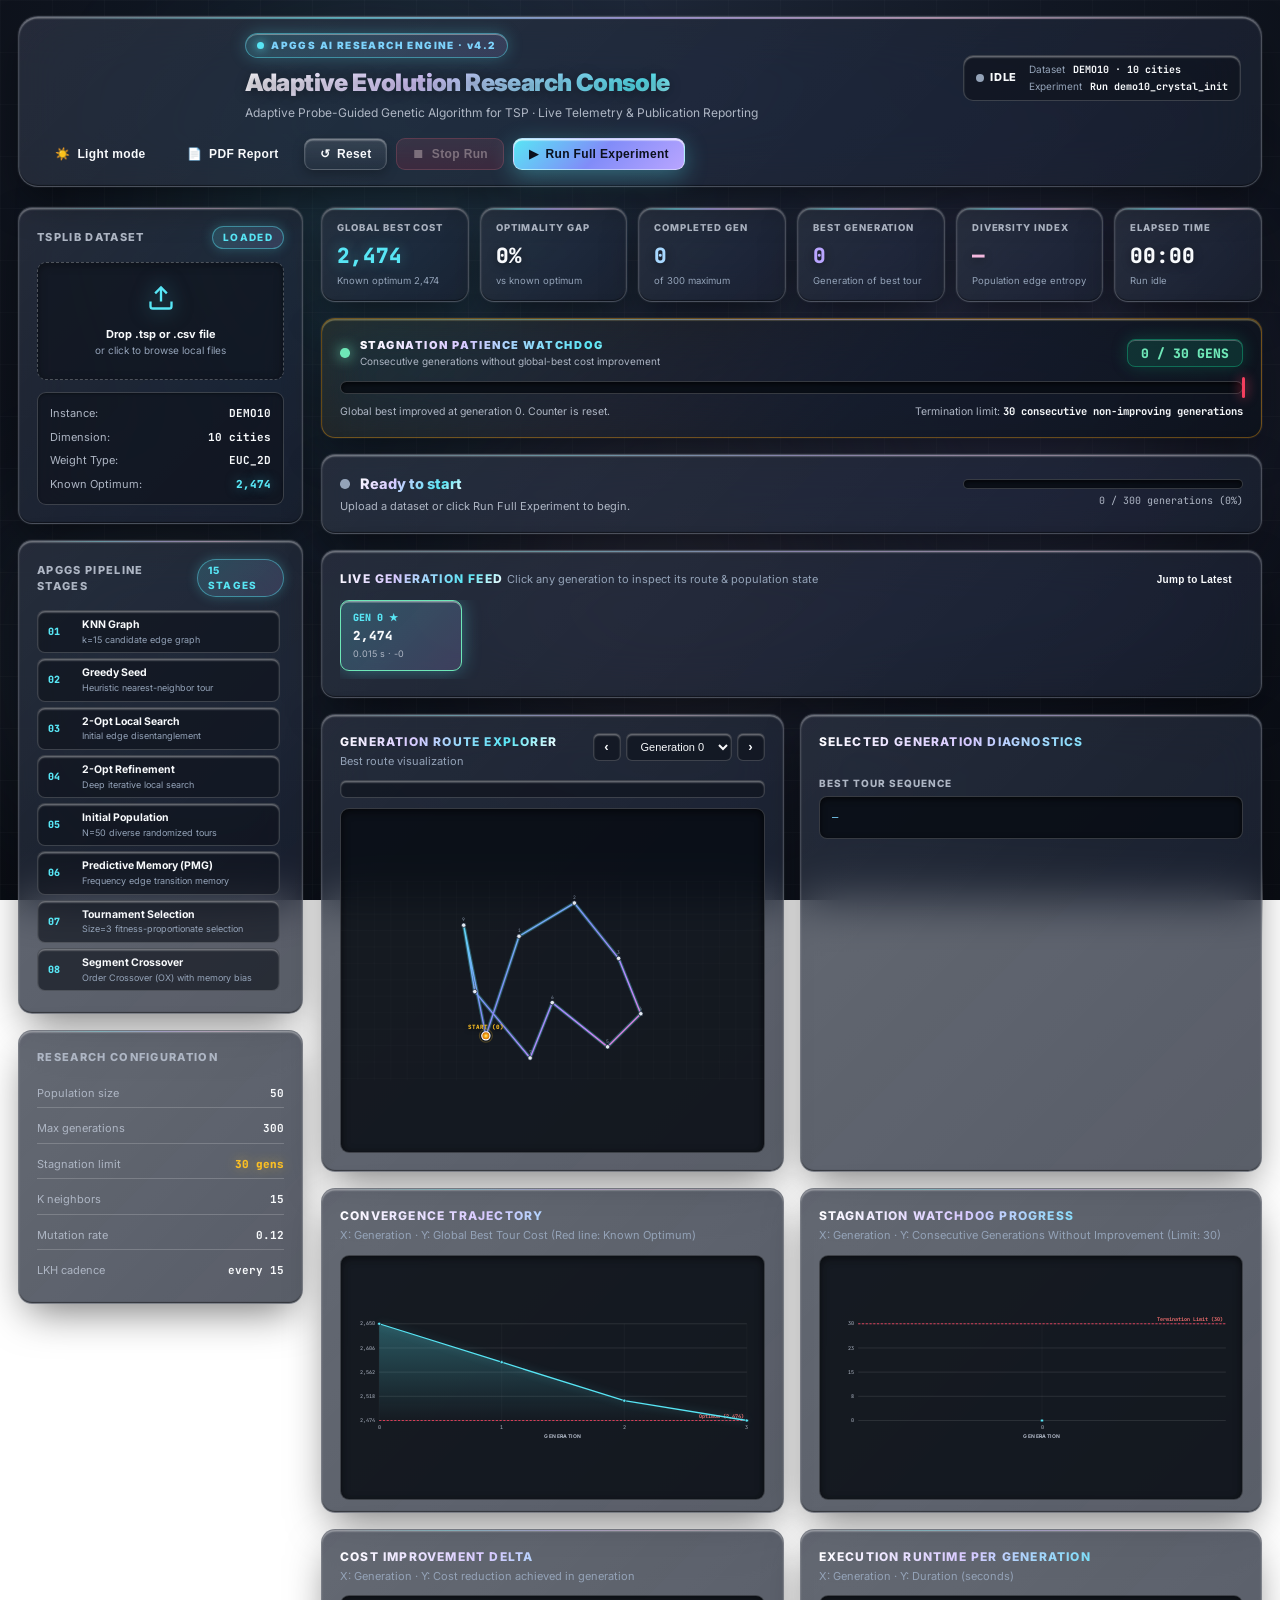
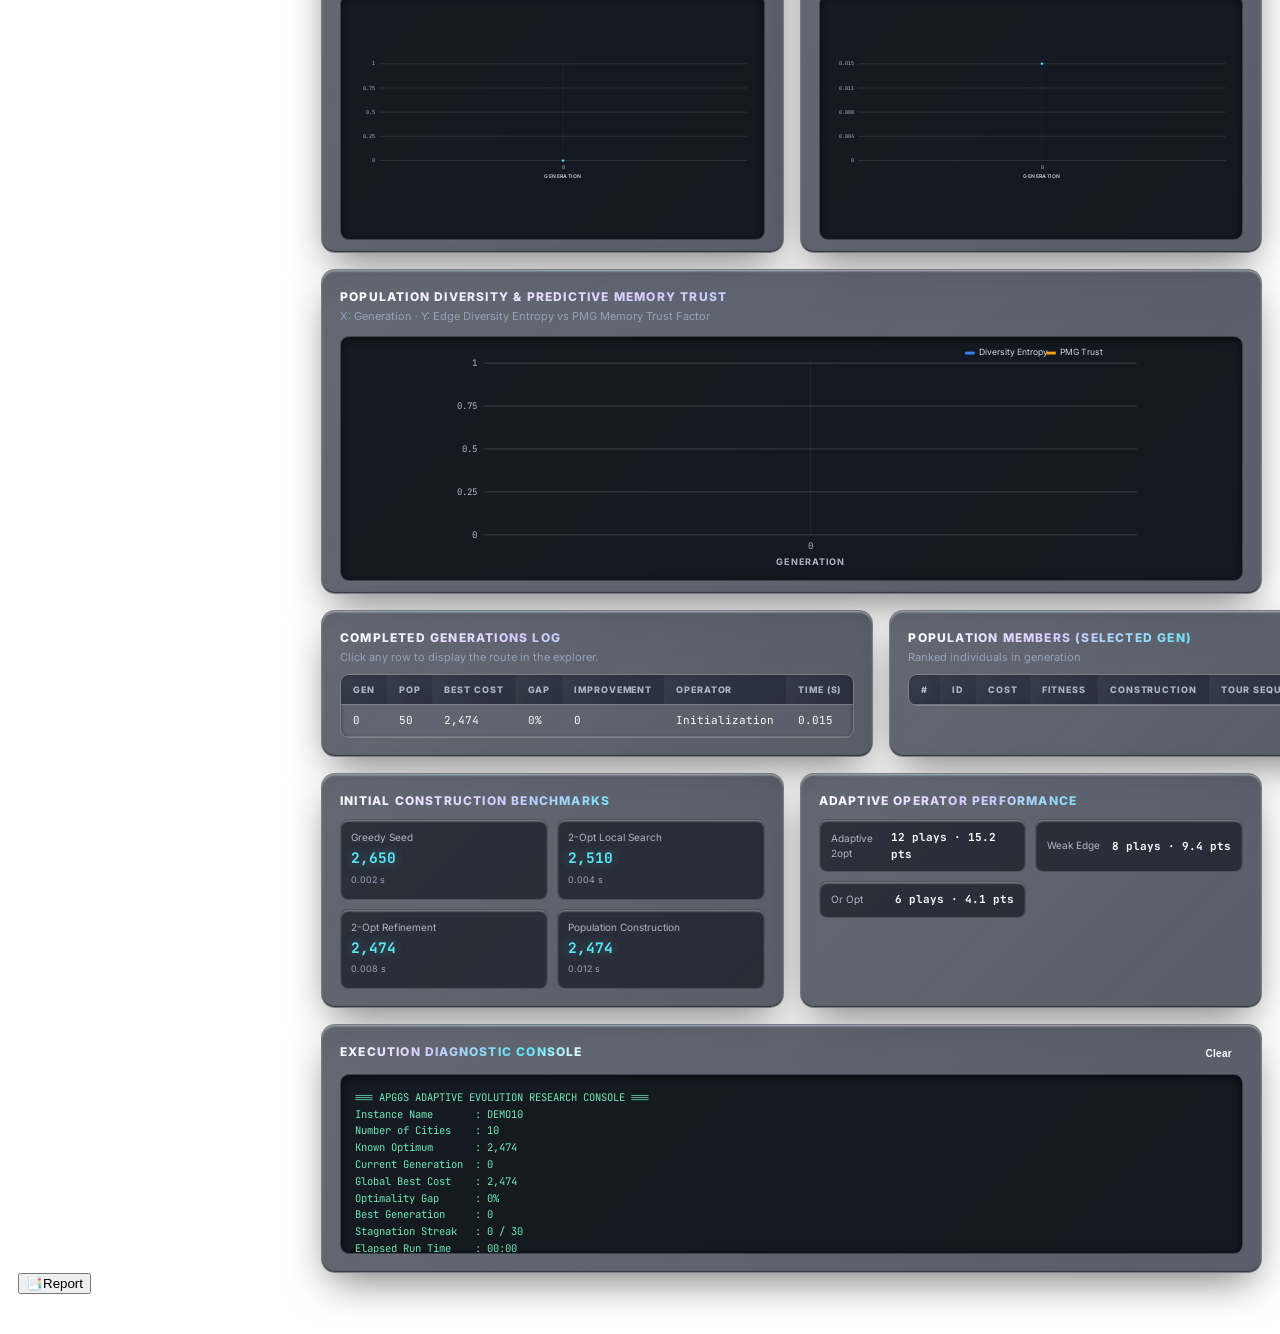
==== frontend/index.html @ 2815e785 "refactor: restructure repository for production, modularize backend, and organize research artifacts" ====
<!doctype html>
<html lang="en">
<head>
<meta charset="utf-8">
<meta name="viewport" content="width=device-width, initial-scale=1">
<title>Adaptive Evolution Research Console v4.2 — APGGS</title>
<link rel="preconnect" href="https://fonts.googleapis.com">
<link rel="preconnect" href="https://fonts.gstatic.com" crossorigin>
<link href="https://fonts.googleapis.com/css2?family=Inter:wght@400;500;600;700;800;900&family=JetBrains+Mono:wght@400;500;600;700&display=swap" rel="stylesheet">
<link rel="stylesheet" href="./style.css?v=crystal_v6">
<link rel="stylesheet" href="/frontend/style.css?v=crystal_v6">
<link rel="stylesheet" href="/style.css?v=crystal_v6">
</head>
<body class="dark">
<!-- Ambient crystal environment: soft blurred light sources behind the glass panels -->
<div class="ambient" aria-hidden="true">
  <span class="orb orb-cyan"></span>
  <span class="orb orb-violet"></span>
  <span class="orb orb-rose"></span>
  <span class="orb orb-blue"></span>
  <span class="sheen"></span>
</div>

<div class="shell">
  <!-- Floating Crystal Header Bar -->
  <header class="header">
    <div class="header-glow" aria-hidden="true"></div>
    <div class="brand">
      <div class="brand-badge">
        <span class="pulse-dot"></span>
        <span>APGGS AI RESEARCH ENGINE · v4.2</span>
      </div>
      <h1>Adaptive Evolution Research Console</h1>
      <p class="sub">Adaptive Probe-Guided Genetic Algorithm for TSP · Live Telemetry &amp; Publication Reporting</p>
    </div>

    <div class="hd-status">
      <div class="hd-status-chip is-idle" id="hdStatus">
        <span class="hd-dot" id="hdStatusDot"></span>
        <span>Idle</span>
      </div>
      <div class="hd-readout">
        <div class="hd-readout-row"><span>Dataset</span><b id="hdDataset">No dataset</b></div>
        <div class="hd-readout-row"><span>Experiment</span><b id="hdRunid">Run —</b></div>
      </div>
    </div>

    <div class="toolbar">
      <button class="btn btn-ghost" id="themeBtn" title="Toggle light / dark crystal theme">
        <span id="themeIcon">☀️</span> <span id="themeText">Light mode</span>
      </button>
      <button class="btn btn-ghost" id="togglePdfBtn" title="Toggle PDF report panel">
        <span>📄</span> <span>PDF Report</span>
      </button>
      <button class="btn btn-secondary" id="resetBtn" title="Reset state to initial seed">
        <span>↺</span> <span>Reset</span>
      </button>
      <button class="btn btn-danger" id="stopBtn" disabled title="Gracefully halt after current generation">
        <span>⏹</span> <span>Stop Run</span>
      </button>
      <button class="btn btn-primary btn-run" id="runBtn" title="Execute adaptive GA until optimum or stagnation">
        <span>▶</span> <span>Run Full Experiment</span>
      </button>
    </div>
  </header>

  <!-- Main 3-Column Glassmorphism Layout -->
  <div class="layout" id="mainLayout">

    <!-- LEFT COLUMN: Setup, Pipeline & Configuration -->
    <aside class="col-left">
      <!-- Dataset Card -->
      <section class="glass-card">
        <div class="card-title">
          <span>TSPLIB Dataset</span>
          <span class="badge" id="dsBadge">Ready</span>
        </div>
        <div id="dropZone" class="dropzone">
          <div class="upload-icon">
            <svg width="28" height="28" viewBox="0 0 24 24" fill="none" stroke="currentColor" stroke-width="2">
              <path d="M21 15v4a2 2 0 0 1-2 2H5a2 2 0 0 1-2-2v-4"/>
              <polyline points="17 8 12 3 7 8"/>
              <line x1="12" y1="3" x2="12" y2="15"/>
            </svg>
          </div>
          <div class="drop-text"><b>Drop .tsp or .csv file</b></div>
          <div class="drop-sub">or click to browse local files</div>
          <input id="fileInput" type="file" accept=".tsp,.csv" hidden>
        </div>
        <div id="meta" class="meta-box">
          <div class="meta-row"><span>Instance:</span><b id="dsName">—</b></div>
          <div class="meta-row"><span>Dimension:</span><b id="dsCities">—</b></div>
          <div class="meta-row"><span>Weight Type:</span><b id="dsWeight">—</b></div>
          <div class="meta-row"><span>Known Optimum:</span><b id="dsOpt" class="highlight-opt">—</b></div>
        </div>
      </section>

      <!-- Algorithm Pipeline Card -->
      <section class="glass-card">
        <div class="card-title">
          <span>APGGS Pipeline Stages</span>
          <span class="badge badge-accent">15 Stages</span>
        </div>
        <div class="pipeline-list">
          <div class="p-step active"><strong>01</strong><div><span>KNN Graph</span><small>k=15 candidate edge graph</small></div></div>
          <div class="p-step active"><strong>02</strong><div><span>Greedy Seed</span><small>Heuristic nearest-neighbor tour</small></div></div>
          <div class="p-step active"><strong>03</strong><div><span>2-Opt Local Search</span><small>Initial edge disentanglement</small></div></div>
          <div class="p-step active"><strong>04</strong><div><span>2-Opt Refinement</span><small>Deep iterative local search</small></div></div>
          <div class="p-step active"><strong>05</strong><div><span>Initial Population</span><small>N=50 diverse randomized tours</small></div></div>
          <div class="p-step active"><strong>06</strong><div><span>Predictive Memory (PMG)</span><small>Frequency edge transition memory</small></div></div>
          <div class="p-step active"><strong>07</strong><div><span>Tournament Selection</span><small>Size=3 fitness-proportionate selection</small></div></div>
          <div class="p-step active"><strong>08</strong><div><span>Segment Crossover</span><small>Order Crossover (OX) with memory bias</small></div></div>
          <div class="p-step active"><strong>09</strong><div><span>Swap Mutation</span><small>Adaptive mutation (pm=0.12)</small></div></div>
          <div class="p-step active"><strong>10</strong><div><span>Fast 2-Opt</span><small>Sub-tour reversal polish</small></div></div>
          <div class="p-step active"><strong>11</strong><div><span>Adaptive Operator</span><small>Weak-edge / Or-Opt / 2-Opt roulette</small></div></div>
          <div class="p-step active"><strong>12</strong><div><span>Diversity Control</span><small>Edge entropy & stagnation detector</small></div></div>
          <div class="p-step active"><strong>13</strong><div><span>Double-Bridge 4-Opt</span><small>Non-sequential perturbation escape</small></div></div>
          <div class="p-step active"><strong>14</strong><div><span>Selective LKH-3</span><small>Periodic elite polish (cadence=15)</small></div></div>
          <div class="p-step active"><strong>15</strong><div><span>Fitness & Gap Tracking</span><small>Research-grade telemetry logging</small></div></div>
        </div>
      </section>

      <!-- Configuration Card -->
      <section class="glass-card">
        <div class="card-title"><span>Research Configuration</span></div>
        <div class="param-grid">
          <div class="param-row"><span>Population size</span><b id="popInfo">50</b></div>
          <div class="param-row"><span>Max generations</span><b id="maxInfo">300</b></div>
          <div class="param-row"><span>Stagnation limit</span><b id="stagLimitInfo" class="highlight-warning">30 gens</b></div>
          <div class="param-row"><span>K neighbors</span><b id="kInfo">15</b></div>
          <div class="param-row"><span>Mutation rate</span><b id="mutInfo">0.12</b></div>
          <div class="param-row"><span>LKH cadence</span><b id="lkhInfo">every 15</b></div>
        </div>
      </section>
    </aside>

    <!-- CENTER COLUMN: Main Execution, Telemetry, Route Explorer, Charts -->
    <main class="col-center">

      <!-- Real-Time Metrics Ribbon -->
      <section class="metrics-ribbon">
        <div class="metric-card metric-priority" id="cardCost">
          <span class="m-label">Global Best Cost</span>
          <b class="m-val" id="mCost">—</b>
          <span class="m-sub" id="mCostSub">Best tour found</span>
        </div>
        <div class="metric-card metric-priority metric-gap" id="cardGap">
          <span class="m-label">Optimality Gap</span>
          <b class="m-val" id="mGap">—</b>
          <span class="m-sub" id="mGapSub">vs known optimum</span>
        </div>
        <div class="metric-card">
          <span class="m-label">Completed Gen</span>
          <b class="m-val" id="mGen">0</b>
          <span class="m-sub" id="mGenSub">of 300 maximum</span>
        </div>
        <div class="metric-card">
          <span class="m-label">Best Generation</span>
          <b class="m-val" id="mBest">0</b>
          <span class="m-sub">Generation of best tour</span>
        </div>
        <div class="metric-card">
          <span class="m-label">Diversity Index</span>
          <b class="m-val" id="mDiv">—</b>
          <span class="m-sub">Population edge entropy</span>
        </div>
        <div class="metric-card">
          <span class="m-label">Elapsed Time</span>
          <b class="m-val" id="mElapsed">00:00</b>
          <span class="m-sub" id="mEta">ETA: —</span>
        </div>
      </section>

      <!-- Prominent Stagnation Patience Watchdog Meter -->
      <section class="glass-card stagnation-card">
        <div class="stagnation-head">
          <div class="stagnation-title-box">
            <span class="watchdog-pulse" id="watchdogDot"></span>
            <div>
              <div class="stagnation-title">STAGNATION PATIENCE WATCHDOG</div>
              <div class="stagnation-sub">Consecutive generations without global-best cost improvement</div>
            </div>
          </div>
          <div class="stagnation-badge-box">
            <span class="stagnation-badge" id="stagBadge">0 / 30 GENS</span>
          </div>
        </div>
        <div class="stagnation-bar-track">
          <div class="stagnation-bar-fill" id="stagFill" style="width: 0%;"></div>
          <div class="stagnation-limit-marker" style="left: 100%;" title="Termination threshold: 30 consecutive generations"></div>
        </div>
        <div class="stagnation-footer">
          <span id="stagDesc">Algorithm is improving normally.</span>
          <span class="limit-caption">Termination limit: <b>30 consecutive non-improving generations</b></span>
        </div>
      </section>

      <!-- Terminal / Status Stop Banner (Appears when run completes or halts) -->
      <section class="terminal-banner" id="terminalBanner" style="display: none;">
        <div class="banner-icon" id="bannerIcon">✓</div>
        <div class="banner-body">
          <div class="banner-title" id="bannerTitle">EXPERIMENT COMPLETED</div>
          <div class="banner-text" id="bannerText">The algorithm terminated according to research stopping criteria.</div>
          <div class="banner-stats" id="bannerStats"></div>
        </div>
        <div class="banner-actions">
          <button class="btn btn-secondary btn-sm" id="bannerPdfBtn">View PDF Report</button>
          <button class="btn btn-primary btn-sm" id="bannerZipBtn">Download Artifacts (ZIP)</button>
        </div>
      </section>

      <!-- Live Execution Progress Card -->
      <section class="glass-card live-status-card">
        <div class="live-status-row">
          <div>
            <div class="status-indicator">
              <span class="status-dot" id="liveDot"></span>
              <span class="status-title" id="liveTitle">Ready to start</span>
            </div>
            <div class="meta-sub" id="liveMeta">Upload a dataset or click Run to begin adaptive evolution.</div>
          </div>
          <div class="progress-container">
            <div class="progress-bar">
              <div class="progress-fill" id="progressFill"></div>
            </div>
            <div class="progress-label" id="progressText">0 / 300 generations</div>
          </div>
        </div>
      </section>

      <!-- Generation Feed Carousel -->
      <section class="glass-card feed-card">
        <div class="feed-header">
          <div>
            <span class="card-title-inline">Live Generation Feed</span>
            <span class="caption">Click any generation to inspect its route & population state</span>
          </div>
          <button class="btn btn-ghost btn-xs" id="jumpLatest">Jump to Latest</button>
        </div>
        <div id="generationFeed" class="generation-carousel"></div>
      </section>

      <!-- Route Visualizer & Selected Generation Explorer -->
      <div class="grid-2col">
        <section class="glass-card">
          <div class="head-between">
            <div>
              <div class="card-title-inline">Generation Route Explorer</div>
              <div class="caption" id="routeCaption">Best route visualization</div>
            </div>
            <div class="gen-picker">
              <button class="picker-btn" id="prevGen" title="Previous generation">‹</button>
              <select id="genSelect" class="picker-select"></select>
              <button class="picker-btn" id="nextGen" title="Next generation">›</button>
            </div>
          </div>
          <div id="routeInfo" class="route-metrics-bar"></div>
          <div id="routeViz" class="route-canvas-box"></div>
        </section>

        <section class="glass-card">
          <div class="card-title-inline">Selected Generation Diagnostics</div>
          <div id="genSummary" class="diagnostic-grid"></div>
          <div class="section-label">Best Tour Sequence</div>
          <pre id="selectedRoute" class="route-text-box">—</pre>
        </section>
      </div>

      <!-- Research Charts Grid -->
      <div class="grid-2col">
        <section class="glass-card chart-card">
          <div class="chart-header">
            <div>
              <div class="card-title-inline">Convergence Trajectory</div>
              <div class="caption">X: Generation · Y: Global Best Tour Cost (Red line: Known Optimum)</div>
            </div>
          </div>
          <div id="convergence" class="chart-container"></div>
        </section>

        <section class="glass-card chart-card">
          <div class="chart-header">
            <div>
              <div class="card-title-inline">Stagnation Watchdog Progress</div>
              <div class="caption">X: Generation · Y: Consecutive Generations Without Improvement (Limit: 30)</div>
            </div>
          </div>
          <div id="stagnationChart" class="chart-container"></div>
        </section>
      </div>

      <div class="grid-2col">
        <section class="glass-card chart-card">
          <div class="chart-header">
            <div>
              <div class="card-title-inline">Cost Improvement Delta</div>
              <div class="caption">X: Generation · Y: Cost reduction achieved in generation</div>
            </div>
          </div>
          <div id="improvement" class="chart-container"></div>
        </section>

        <section class="glass-card chart-card">
          <div class="chart-header">
            <div>
              <div class="card-title-inline">Execution Runtime per Generation</div>
              <div class="caption">X: Generation · Y: Duration (seconds)</div>
            </div>
          </div>
          <div id="timeChart" class="chart-container"></div>
        </section>
      </div>

      <section class="glass-card chart-card">
        <div class="chart-header">
          <div>
            <div class="card-title-inline">Population Diversity & Predictive Memory Trust</div>
            <div class="caption">X: Generation · Y: Edge Diversity Entropy vs PMG Memory Trust Factor</div>
          </div>
        </div>
        <div id="diversityChart" class="chart-container"></div>
      </section>

      <!-- Tables: Completed Generations & Population Inspection -->
      <div class="grid-2col">
        <section class="glass-card">
          <div class="card-title-inline">Completed Generations Log</div>
          <div class="caption">Click any row to display the route in the explorer.</div>
          <div class="table-wrap">
            <table>
              <thead>
                <tr>
                  <th>Gen</th>
                  <th>Pop</th>
                  <th>Best Cost</th>
                  <th>Gap</th>
                  <th>Improvement</th>
                  <th>Operator</th>
                  <th>Time (s)</th>
                </tr>
              </thead>
              <tbody id="generationTable"></tbody>
            </table>
          </div>
        </section>

        <section class="glass-card">
          <div class="card-title-inline">Population Members (Selected Gen)</div>
          <div class="caption" id="popCaption">Ranked individuals in generation</div>
          <div class="table-wrap">
            <table>
              <thead>
                <tr>
                  <th>#</th>
                  <th>ID</th>
                  <th>Cost</th>
                  <th>Fitness</th>
                  <th>Construction</th>
                  <th>Tour Sequence</th>
                </tr>
              </thead>
              <tbody id="populationTable"></tbody>
            </table>
          </div>
        </section>
      </div>

      <!-- Pipeline Benchmarks & Operator Credit Breakdown -->
      <div class="grid-2col">
        <section class="glass-card">
          <div class="card-title-inline">Initial Construction Benchmarks</div>
          <div id="initialOutputs" class="initial-grid"></div>
        </section>

        <section class="glass-card">
          <div class="card-title-inline">Adaptive Operator Performance</div>
          <div id="operatorActivity" class="operator-grid"></div>
        </section>
      </div>

      <!-- Real-Time Diagnostic Terminal / Console -->
      <section class="glass-card">
        <div class="head-between">
          <div class="card-title-inline">Execution Diagnostic Console</div>
          <button class="btn btn-ghost btn-xs" id="clearConsoleBtn">Clear</button>
        </div>
        <pre id="console" class="terminal-box">Adaptive Evolution Research Console v4.2 initialized. Ready for dataset.</pre>
      </section>
    </main>

    <!-- RIGHT COLUMN: Side-by-Side PDF Research Report Viewer -->
    <aside class="col-right" id="pdfPanel">
      <section class="glass-card pdf-card">
        <div class="pdf-panel-header">
          <div class="pdf-title-box">
            <span class="pdf-icon">📑</span>
            <div>
              <div class="pdf-header-title">Research Report</div>
              <div class="pdf-header-sub" id="pdfRunLabel">ReportLab Publication PDF</div>
            </div>
          </div>
          <div class="pdf-actions">
            <button class="btn btn-ghost btn-xs" id="refreshPdfBtn" title="Regenerate / reload PDF">🔄</button>
            <a class="btn btn-ghost btn-xs" id="downloadPdfBtn" title="Download PDF document" download="APGGS_Report.pdf" href="#">⬇ PDF</a>
            <a class="btn btn-secondary btn-xs" id="downloadZipBtn" title="Download all artifacts as ZIP" download="APGGS_Artifacts.zip" href="#">📦 ZIP</a>
            <button class="btn btn-ghost btn-xs" id="collapsePdfBtn" title="Collapse panel">✕</button>
          </div>
        </div>

        <!-- Crystal PDF toolbar: page navigation & zoom -->
        <div class="pdf-toolbar">
          <div class="pdf-tool-group">
            <button class="ptool" id="pdfPrevPage" title="Previous page">‹</button>
            <span class="pdf-tool-label" id="pdfPageLabel">Page 1</span>
            <button class="ptool" id="pdfNextPage" title="Next page">›</button>
          </div>
          <div class="pdf-tool-group">
            <button class="ptool" id="pdfZoomOut" title="Zoom out">−</button>
            <span class="pdf-tool-label" id="pdfZoomLabel">100%</span>
            <button class="ptool" id="pdfZoomIn" title="Zoom in">+</button>
            <button class="ptool ptool-wide" id="pdfZoomReset" title="Reset zoom & page">Reset</button>
          </div>
          <div class="pdf-tool-group">
            <a class="ptool ptool-wide" id="downloadPdfBtn2" title="Download PDF" href="#" download="APGGS_Report.pdf">Download</a>
          </div>
        </div>

        <!-- PDF Frame / Preview Area -->
        <div class="pdf-viewport-container">
          <div id="pdfEmptyState" class="pdf-empty-state">
            <div class="empty-icon">📊</div>
            <h3>No Report Generated Yet</h3>
            <p>Run the full experiment or generate a report for the current dataset state.</p>
            <button class="btn btn-primary btn-sm" id="generatePdfBtn">Generate PDF Report</button>
          </div>
          <div id="pdfLoadingState" class="pdf-loading-state" style="display:none;">
            <span class="pdf-spinner"></span>
            <span>Rendering report document…</span>
          </div>
          <iframe id="pdfFrame" class="pdf-frame" src="about:blank" style="display:none;" title="Research report PDF viewer"></iframe>
        </div>

        <div class="pdf-section-nav">
          <div class="artifact-title">Report Sections</div>
          <div class="pdf-section-chips">
            <a class="s-chip" href="#" data-page="1">Summary</a>
            <a class="s-chip" href="#" data-page="2">Convergence</a>
            <a class="s-chip" href="#" data-page="3">Stagnation</a>
            <a class="s-chip" href="#" data-page="4">Runtime</a>
            <a class="s-chip" href="#" data-page="5">Diversity</a>
          </div>
        </div>

        <div class="pdf-artifact-footer">
          <div class="artifact-title">Artifact Directory:</div>
          <div class="artifact-tags">
            <span class="tag">report.pdf</span>
            <span class="tag">summary.json</span>
            <span class="tag">generation_history.jsonl</span>
            <span class="tag">best_route.csv</span>
            <span class="tag">manifest.json</span>
          </div>
        </div>
      </section>
    </aside>

  </div>

  <!-- Floating edge tab: reopens the collapsed PDF panel -->
  <button class="show-pdf-tab" id="showPdfTab" title="Open research report panel">
    <span>📑</span><span class="spt-label">Report</span>
  </button>
</div>

<script src="./app.js?v=crystal_v6"></script>
<script>
if (typeof init !== 'function') {
  const s = document.createElement('script');
  s.src = '/frontend/app.js?v=crystal_v6';
  document.body.appendChild(s);
}
</script>
</body>
</html>
---- frontend/style.css ----
/* ==========================================================================
   Adaptive Evolution Research Console v4.2
   Theme: Premium Crystal Glassmorphism & Prismatic Ambient Environment
   ========================================================================== */

*, *::before, *::after {
  box-sizing: border-box;
}

:root {
  /* ------------------------------------------------------------------------
     1. Crystal Glass Foundation & Prismatic Palette
     ------------------------------------------------------------------------ */
  /* Elegant Grey Foundation */
  --pearl-grey: #e5e7eb;
  --titanium-grey: #aeb6c4;
  --smoky-charcoal: #1c222c;
  --smoky-dark: #121722;
  --obsidian-base: #0a0d14;
  --silver-white: #f8fafc;

  /* Prismatic Crystal Accent Colors */
  --crystal-cyan: #58e6f5;
  --frosted-blue: #a8d8ff;
  --soft-violet: #b9a5ff;
  --lavender: #d8c9ff;
  --rose-pink: #f3b8de;
  --emerald-mint: #6ee7b7;
  --ruby-coral: #fb7185;

  /* Ambient Glassmorphic Background */
  --bg-crystal: radial-gradient(ellipse at 50% 0%, #1e2738 0%, #121824 45%, #0a0d14 100%);

  /* Translucent Glass Layers */
  --glass-surface: linear-gradient(135deg, rgba(255, 255, 255, 0.08) 0%, rgba(255, 255, 255, 0.02) 100%), rgba(22, 29, 43, 0.72);
  --glass-surface-hover: linear-gradient(135deg, rgba(255, 255, 255, 0.12) 0%, rgba(255, 255, 255, 0.04) 100%), rgba(28, 38, 56, 0.82);
  --glass-sub: rgba(14, 19, 29, 0.65);
  --glass-well: rgba(9, 13, 20, 0.85);

  /* Specular Reflections & Crystal Bevels */
  --border-crystal: rgba(255, 255, 255, 0.18);
  --border-crystal-strong: rgba(255, 255, 255, 0.32);
  --border-crystal-focus: rgba(88, 230, 245, 0.55);

  --specular-top: inset 0 1.5px 1.5px 0 rgba(255, 255, 255, 0.38);
  --specular-bottom: inset 0 -1px 1px 0 rgba(0, 0, 0, 0.45);
  --crystal-shadow: 0 16px 42px -10px rgba(0, 0, 0, 0.55), 0 0 1px 1px rgba(255, 255, 255, 0.06);

  /* Prismatic Gradients */
  --grad-crystal-text: linear-gradient(135deg, #ffffff 0%, #d8c9ff 35%, #58e6f5 75%, #ffffff 100%);
  --grad-cyan-violet: linear-gradient(135deg, #58e6f5 0%, #818cf8 50%, #b9a5ff 100%);
  --grad-rose-gold: linear-gradient(135deg, #f3b8de 0%, #f472b6 50%, #fb7185 100%);
  --grad-prismatic-bar: linear-gradient(90deg, #58e6f5 0%, #a8d8ff 30%, #b9a5ff 65%, #f3b8de 100%);
  --grad-shimmer-edge: linear-gradient(90deg, transparent 0%, rgba(88, 230, 245, 0.5) 25%, rgba(185, 165, 255, 0.6) 50%, rgba(243, 184, 222, 0.5) 75%, transparent 100%);

  /* Text & Glows */
  --text: #f8fafc;
  --text-muted: #cbd5e1;
  --text-dim: #94a3b8;
  --cyan-glow: rgba(88, 230, 245, 0.35);
  --violet-glow: rgba(185, 165, 255, 0.35);
  --rose-glow: rgba(243, 184, 222, 0.3);

  --radius-sm: 9px;
  --radius-md: 14px;
  --radius-lg: 20px;
}

/* --------------------------------------------------------------------------
   Light Theme: Liquid Silver, Frosted Crystal & Pearl Grey
   -------------------------------------------------------------------------- */
body.light {
  --bg-crystal: radial-gradient(ellipse at 50% 0%, #f1f5f9 0%, #e2e8f0 55%, #cbd5e1 100%);
  --glass-surface: linear-gradient(135deg, rgba(255, 255, 255, 0.88) 0%, rgba(255, 255, 255, 0.72) 100%);
  --glass-surface-hover: linear-gradient(135deg, rgba(255, 255, 255, 0.96) 0%, rgba(255, 255, 255, 0.84) 100%);
  --glass-sub: rgba(241, 245, 249, 0.85);
  --glass-well: rgba(226, 232, 240, 0.85);

  --border-crystal: rgba(255, 255, 255, 0.65);
  --border-crystal-strong: rgba(148, 163, 184, 0.45);
  --border-crystal-focus: rgba(14, 165, 233, 0.6);

  --specular-top: inset 0 1.5px 1.5px 0 rgba(255, 255, 255, 0.98);
  --specular-bottom: inset 0 -1px 1px 0 rgba(148, 163, 184, 0.25);
  --crystal-shadow: 0 12px 32px -6px rgba(15, 23, 42, 0.12), 0 0 1px 1px rgba(255, 255, 255, 0.8);

  --grad-crystal-text: linear-gradient(135deg, #0f172a 0%, #334155 40%, #1e293b 80%, #0f172a 100%);
  --text: #0f172a;
  --text-muted: #475569;
  --text-dim: #64748b;
  --cyan-glow: rgba(14, 165, 233, 0.25);
}

/* ==========================================================================
   2. Background & Ambient Lighting Environment
   ========================================================================== */

html, body {
  margin: 0;
  padding: 0;
  min-height: 100%;
  background: var(--bg-crystal);
  background-attachment: fixed;
  color: var(--text);
  font-family: 'Inter', system-ui, -apple-system, BlinkMacSystemFont, 'Segoe UI', Roboto, sans-serif;
  font-size: 13px;
  line-height: 1.5;
  -webkit-font-smoothing: antialiased;
  position: relative;
  overflow-x: hidden;
}

/* Soft Blurred Ambient Light Orbs Behind Interface */
.ambient {
  position: fixed;
  inset: 0;
  pointer-events: none;
  z-index: 0;
  overflow: hidden;
}

.ambient .orb {
  position: absolute;
  border-radius: 50%;
  filter: blur(85px);
  opacity: 0.65;
  animation: float-ambient 18s ease-in-out infinite alternate;
}

.orb-cyan {
  width: 580px;
  height: 580px;
  top: -8%;
  left: 6%;
  background: radial-gradient(circle, rgba(88, 230, 245, 0.22) 0%, transparent 70%);
}

.orb-violet {
  width: 640px;
  height: 640px;
  top: 10%;
  right: -5%;
  background: radial-gradient(circle, rgba(185, 165, 255, 0.24) 0%, transparent 70%);
  animation-duration: 22s;
}

.orb-rose {
  width: 520px;
  height: 520px;
  bottom: 8%;
  left: 32%;
  background: radial-gradient(circle, rgba(243, 184, 222, 0.18) 0%, transparent 70%);
  animation-duration: 26s;
}

.orb-blue {
  width: 460px;
  height: 460px;
  top: 48%;
  left: -6%;
  background: radial-gradient(circle, rgba(168, 216, 255, 0.18) 0%, transparent 70%);
  animation-duration: 20s;
}

@keyframes float-ambient {
  0% { transform: translate(0, 0) scale(1); }
  50% { transform: translate(25px, -35px) scale(1.06); }
  100% { transform: translate(-20px, 20px) scale(0.96); }
}

/* Crystalline Specular Grid Overlay */
.ambient .sheen {
  position: absolute;
  inset: 0;
  background-image:
    linear-gradient(rgba(255, 255, 255, 0.02) 1px, transparent 1px),
    linear-gradient(90deg, rgba(255, 255, 255, 0.02) 1px, transparent 1px);
  background-size: 52px 52px;
}

body.light .ambient .sheen {
  background-image:
    linear-gradient(rgba(0, 0, 0, 0.025) 1px, transparent 1px),
    linear-gradient(90deg, rgba(0, 0, 0, 0.025) 1px, transparent 1px);
}

.shell {
  max-width: 1980px;
  margin: 0 auto;
  padding: 0 18px 40px;
  position: relative;
  z-index: 1;
}

/* ==========================================================================
   3. Floating Crystal Glass Panels
   ========================================================================== */

.glass-card {
  background: var(--glass-surface);
  backdrop-filter: blur(24px) saturate(190%);
  -webkit-backdrop-filter: blur(24px) saturate(190%);
  border: 1px solid var(--border-crystal);
  border-radius: var(--radius-md);
  padding: 18px;
  box-shadow: var(--specular-top), var(--specular-bottom), var(--crystal-shadow);
  transition: all 0.24s cubic-bezier(0.16, 1, 0.3, 1);
  position: relative;
}

.glass-card::before {
  content: "";
  position: absolute;
  top: 0;
  left: 20px;
  right: 20px;
  height: 1px;
  background: var(--grad-shimmer-edge);
  opacity: 0.6;
}

.glass-card:hover {
  border-color: var(--border-crystal-strong);
  transform: translateY(-2px);
  box-shadow: var(--specular-top), var(--specular-bottom), 0 20px 48px -10px rgba(0, 0, 0, 0.65), 0 0 24px -4px var(--cyan-glow);
}

.card-title {
  display: flex;
  justify-content: space-between;
  align-items: center;
  font-size: 11px;
  font-weight: 800;
  text-transform: uppercase;
  letter-spacing: 0.12em;
  color: var(--titanium-grey);
  margin-bottom: 13px;
}

.card-title-inline {
  font-size: 12px;
  font-weight: 800;
  text-transform: uppercase;
  letter-spacing: 0.1em;
  background: var(--grad-crystal-text);
  -webkit-background-clip: text;
  -webkit-text-fill-color: transparent;
}

.caption {
  font-size: 11px;
  color: var(--text-dim);
  margin-top: 2px;
}

.head-between {
  display: flex;
  justify-content: space-between;
  align-items: flex-start;
  gap: 12px;
}

/* ==========================================================================
   4. Premium Floating Crystal Header
   ========================================================================== */

.header {
  padding: 16px 20px;
  display: flex;
  justify-content: space-between;
  align-items: center;
  flex-wrap: wrap;
  gap: 16px;
  background: var(--glass-surface);
  backdrop-filter: blur(28px) saturate(200%);
  -webkit-backdrop-filter: blur(28px) saturate(200%);
  border: 1px solid var(--border-crystal);
  border-radius: var(--radius-lg);
  box-shadow: var(--specular-top), var(--specular-bottom), var(--crystal-shadow);
  margin: 16px 0 20px;
  position: sticky;
  top: 12px;
  z-index: 50;
}

.header::before {
  content: "";
  position: absolute;
  top: 0;
  left: 30px;
  right: 30px;
  height: 1.5px;
  background: var(--grad-shimmer-edge);
}

.brand-badge {
  display: inline-flex;
  align-items: center;
  gap: 7px;
  background: linear-gradient(135deg, rgba(88, 230, 245, 0.18) 0%, rgba(185, 165, 255, 0.15) 100%);
  border: 1px solid rgba(88, 230, 245, 0.45);
  box-shadow: inset 0 1px 0 rgba(255, 255, 255, 0.35), 0 0 16px rgba(88, 230, 245, 0.25);
  padding: 4px 11px;
  border-radius: 999px;
  font-size: 10px;
  font-weight: 900;
  letter-spacing: 0.14em;
  color: #7dd3fc;
  margin-bottom: 4px;
}

body.light .brand-badge {
  color: #0369a1;
  border-color: rgba(14, 165, 233, 0.45);
}

.pulse-dot {
  width: 7.5px;
  height: 7.5px;
  border-radius: 50%;
  background: var(--crystal-cyan);
  box-shadow: 0 0 10px var(--crystal-cyan);
  animation: crystal-glow 2s infinite ease-in-out;
}

@keyframes crystal-glow {
  0% { transform: scale(0.9); opacity: 0.8; box-shadow: 0 0 6px var(--crystal-cyan); }
  50% { transform: scale(1.4); opacity: 1; box-shadow: 0 0 16px var(--crystal-cyan), 0 0 24px var(--soft-violet); }
  100% { transform: scale(0.9); opacity: 0.8; box-shadow: 0 0 6px var(--crystal-cyan); }
}

.header h1 {
  font-size: 24px;
  font-weight: 900;
  margin: 3px 0 0;
  letter-spacing: -0.025em;
  background: var(--grad-crystal-text);
  -webkit-background-clip: text;
  -webkit-text-fill-color: transparent;
  text-shadow: 0 2px 12px rgba(0, 0, 0, 0.35);
}

.header .sub {
  margin: 3px 0 0;
  font-size: 12px;
  color: var(--titanium-grey);
}

.hd-status {
  display: flex;
  align-items: center;
  gap: 12px;
  background: var(--glass-sub);
  border: 1px solid var(--border-crystal);
  padding: 6px 12px;
  border-radius: 10px;
  box-shadow: var(--specular-top);
}

.hd-status-chip {
  display: inline-flex;
  align-items: center;
  gap: 6px;
  font-size: 11px;
  font-weight: 800;
  letter-spacing: 0.06em;
  text-transform: uppercase;
}

.hd-dot {
  width: 8px;
  height: 8px;
  border-radius: 50%;
  background: #94a3b8;
}

.is-running .hd-dot {
  background: var(--crystal-cyan);
  box-shadow: 0 0 12px var(--crystal-cyan);
  animation: crystal-glow 1.5s infinite;
}

.is-running span:last-child {
  color: var(--crystal-cyan);
}

.hd-readout {
  display: flex;
  flex-direction: column;
  gap: 2px;
  font-size: 10px;
}

.hd-readout-row {
  display: flex;
  gap: 8px;
  color: var(--text-dim);
}

.hd-readout-row b {
  color: var(--text);
  font-family: 'JetBrains Mono', monospace;
}

.toolbar {
  display: flex;
  gap: 9px;
  align-items: center;
  flex-wrap: wrap;
}

/* ==========================================================================
   5. Glossy Crystal Buttons
   ========================================================================== */

.btn {
  display: inline-flex;
  align-items: center;
  gap: 7px;
  border: 1px solid var(--border-crystal);
  border-radius: var(--radius-sm);
  padding: 8px 15px;
  font-size: 12px;
  font-weight: 700;
  letter-spacing: 0.03em;
  cursor: pointer;
  background: linear-gradient(180deg, rgba(255, 255, 255, 0.12) 0%, rgba(255, 255, 255, 0.03) 100%), rgba(25, 33, 46, 0.6);
  color: var(--text);
  box-shadow: var(--specular-top), 0 4px 12px rgba(0, 0, 0, 0.25);
  transition: all 0.2s cubic-bezier(0.16, 1, 0.3, 1);
  text-decoration: none;
}

.btn:hover:not(:disabled) {
  transform: translateY(-2px);
  border-color: var(--border-crystal-strong);
  background: linear-gradient(180deg, rgba(255, 255, 255, 0.22) 0%, rgba(255, 255, 255, 0.06) 100%), rgba(35, 47, 66, 0.7);
  box-shadow: var(--specular-top), 0 8px 22px rgba(0, 0, 0, 0.35), 0 0 16px var(--cyan-glow);
}

.btn:active:not(:disabled) {
  transform: translateY(0.5px);
  box-shadow: inset 0 1px 4px rgba(0, 0, 0, 0.5);
}

.btn:disabled {
  opacity: 0.42;
  cursor: not-allowed;
  transform: none;
  box-shadow: none;
}

/* Crystal Cyan-to-Violet Primary Button */
.btn-primary {
  background: var(--grad-cyan-violet);
  border-color: rgba(255, 255, 255, 0.5);
  color: #0b111e;
  font-weight: 800;
  box-shadow: inset 0 1.5px 1px 0 rgba(255, 255, 255, 0.75), 0 6px 22px var(--cyan-glow);
}

.btn-primary:hover:not(:disabled) {
  background: linear-gradient(135deg, #7ef0fc 0%, #99a2ff 50%, #cbbaff 100%);
  color: #050a12;
  box-shadow: inset 0 2px 1.5px 0 #ffffff, 0 8px 28px var(--cyan-glow);
}

/* Frosted Ruby Danger Button */
.btn-danger {
  background: linear-gradient(180deg, rgba(251, 113, 133, 0.25) 0%, rgba(225, 29, 72, 0.35) 100%);
  border-color: rgba(251, 113, 133, 0.55);
  color: #fecdd3;
  box-shadow: inset 0 1px 0 rgba(255, 255, 255, 0.3), 0 4px 16px var(--rose-glow);
}

.btn-danger:hover:not(:disabled) {
  background: linear-gradient(180deg, rgba(251, 113, 133, 0.4) 0%, rgba(225, 29, 72, 0.55) 100%);
  border-color: #fb7185;
  box-shadow: inset 0 1px 0 rgba(255, 255, 255, 0.5), 0 8px 24px var(--rose-glow);
}

.btn-secondary {
  background: linear-gradient(180deg, rgba(255, 255, 255, 0.1) 0%, rgba(255, 255, 255, 0.02) 100%);
}

.btn-ghost {
  background: transparent;
  border-color: transparent;
  box-shadow: none;
}

.btn-ghost:hover {
  background: rgba(255, 255, 255, 0.1);
  border-color: var(--border-crystal);
  box-shadow: var(--specular-top);
}

.btn-sm {
  padding: 6px 12px;
  font-size: 11px;
}

.btn-xs {
  padding: 4px 10px;
  font-size: 10px;
  border-radius: 6px;
}

/* Crystal Badges */
.badge {
  font-size: 10px;
  font-weight: 800;
  padding: 3px 10px;
  border-radius: 999px;
  background: rgba(255, 255, 255, 0.08);
  color: var(--titanium-grey);
  border: 1px solid var(--border-crystal);
  box-shadow: var(--specular-top);
}

.badge-accent {
  background: linear-gradient(135deg, rgba(88, 230, 245, 0.18) 0%, rgba(185, 165, 255, 0.16) 100%);
  color: var(--crystal-cyan);
  border-color: rgba(88, 230, 245, 0.45);
  box-shadow: 0 0 12px rgba(88, 230, 245, 0.25);
}

/* ==========================================================================
   6. 3-Column Glassmorphism Layout
   ========================================================================== */

.layout {
  display: grid;
  grid-template-columns: 295px minmax(0, 1fr) 460px;
  gap: 18px;
  align-items: start;
}

.layout.hide-pdf {
  grid-template-columns: 295px minmax(0, 1fr);
}

.layout.hide-pdf .col-right {
  display: none;
}

.col-left, .col-center, .col-right {
  display: flex;
  flex-direction: column;
  gap: 16px;
  min-width: 0;
}

/* ==========================================================================
   7. Left Column: Dataset & 15-Stage Pipeline
   ========================================================================== */

.dropzone {
  height: 118px;
  border: 1.5px dashed rgba(255, 255, 255, 0.25);
  border-radius: var(--radius-sm);
  background: var(--glass-sub);
  box-shadow: inset 0 2px 8px rgba(0, 0, 0, 0.35);
  display: flex;
  flex-direction: column;
  align-items: center;
  justify-content: center;
  cursor: pointer;
  transition: all 0.2s ease;
  margin-bottom: 12px;
}

body.light .dropzone {
  border-color: rgba(0, 0, 0, 0.22);
}

.dropzone:hover {
  border-color: var(--crystal-cyan);
  background: rgba(88, 230, 245, 0.1);
  box-shadow: 0 0 20px rgba(88, 230, 245, 0.3);
}

.upload-icon {
  color: var(--crystal-cyan);
  margin-bottom: 6px;
  filter: drop-shadow(0 0 10px rgba(88, 230, 245, 0.5));
}

.drop-text b {
  font-size: 11px;
  color: var(--text);
}

.drop-sub {
  font-size: 10px;
  color: var(--text-dim);
}

.meta-box {
  display: flex;
  flex-direction: column;
  gap: 7px;
  background: var(--glass-sub);
  padding: 12px;
  border-radius: var(--radius-sm);
  border: 1px solid var(--border-crystal);
  box-shadow: inset 0 1px 3px rgba(0, 0, 0, 0.35);
}

.meta-row {
  display: flex;
  justify-content: space-between;
  font-size: 11px;
}

.meta-row span {
  color: var(--titanium-grey);
}

.meta-row b {
  color: var(--text);
  font-family: 'JetBrains Mono', monospace;
}

.highlight-opt {
  color: var(--crystal-cyan) !important;
  font-weight: 800;
  text-shadow: 0 0 12px rgba(88, 230, 245, 0.5);
}

/* 15-Stage Pipeline List */
.pipeline-list {
  display: flex;
  flex-direction: column;
  gap: 5px;
  max-height: 385px;
  overflow-y: auto;
  padding-right: 4px;
}

.p-step {
  display: grid;
  grid-template-columns: 24px 1fr;
  align-items: center;
  gap: 10px;
  padding: 6px 10px;
  border-radius: 8px;
  background: var(--glass-sub);
  border: 1px solid var(--border-crystal);
  box-shadow: var(--specular-top);
  font-size: 10.5px;
  transition: all 0.16s ease;
}

.p-step strong {
  color: var(--crystal-cyan);
  font-family: 'JetBrains Mono', monospace;
  font-size: 10px;
  font-weight: 800;
}

.p-step span {
  font-weight: 700;
  display: block;
}

.p-step small {
  color: var(--text-dim);
  font-size: 9px;
  display: block;
}

.p-step:hover {
  background: rgba(255, 255, 255, 0.09);
  border-color: rgba(88, 230, 245, 0.45);
}

.param-grid {
  display: flex;
  flex-direction: column;
  gap: 6px;
}

.param-row {
  display: flex;
  justify-content: space-between;
  padding: 6px 0;
  border-bottom: 1px solid var(--border-crystal);
  font-size: 11px;
}

.param-row:last-child {
  border-bottom: none;
}

.param-row span {
  color: var(--titanium-grey);
}

.param-row b {
  font-family: 'JetBrains Mono', monospace;
}

.highlight-warning {
  color: #fbbf24 !important;
  font-weight: 800;
  text-shadow: 0 0 12px rgba(251, 191, 36, 0.45);
}

/* ==========================================================================
   8. Center Column: Crystal Metrics Ribbon
   ========================================================================== */

.metrics-ribbon {
  display: grid;
  grid-template-columns: repeat(6, 1fr);
  gap: 11px;
}

.metric-card {
  background: var(--glass-surface);
  backdrop-filter: blur(24px) saturate(190%);
  -webkit-backdrop-filter: blur(24px) saturate(190%);
  border: 1px solid var(--border-crystal);
  border-radius: var(--radius-md);
  padding: 13px 15px;
  box-shadow: var(--specular-top), var(--specular-bottom), var(--crystal-shadow);
  display: flex;
  flex-direction: column;
  justify-content: space-between;
  position: relative;
  overflow: hidden;
  transition: all 0.22s ease;
}

.metric-card::after {
  content: "";
  position: absolute;
  top: 0;
  left: 0;
  right: 0;
  height: 2px;
  background: var(--grad-shimmer-edge);
}

.metric-card:hover {
  border-color: var(--border-crystal-strong);
  transform: translateY(-2.5px);
  box-shadow: var(--specular-top), 0 20px 42px rgba(0, 0, 0, 0.55), 0 0 20px var(--cyan-glow);
}

.m-label {
  font-size: 9.5px;
  font-weight: 800;
  text-transform: uppercase;
  letter-spacing: 0.1em;
  color: var(--titanium-grey);
}

.m-val {
  font-family: 'JetBrains Mono', monospace;
  font-size: 21px;
  font-weight: 800;
  color: var(--text);
  margin: 5px 0 2px;
  text-shadow: 0 2px 10px rgba(0, 0, 0, 0.45);
}

/* Individual Metric Highlights */
#mCost {
  color: var(--crystal-cyan);
  text-shadow: 0 0 14px var(--cyan-glow);
}

#mGap {
  color: var(--lavender);
}

#mGen {
  color: var(--frosted-blue);
}

#mBest {
  color: var(--soft-violet);
}

#mDiv {
  color: var(--rose-pink);
}

.m-sub {
  font-size: 9.5px;
  color: var(--text-dim);
}

/* ==========================================================================
   9. Stagnation Watchdog (30 Gens) Crystal HUD
   ========================================================================== */

.stagnation-card {
  background: linear-gradient(135deg, rgba(245, 158, 11, 0.09) 0%, rgba(20, 27, 40, 0.85) 60%, rgba(13, 18, 27, 0.9) 100%);
  border: 1px solid rgba(245, 158, 11, 0.38);
  box-shadow: inset 0 1.5px 1px 0 rgba(253, 230, 138, 0.35), var(--crystal-shadow);
}

.stagnation-head {
  display: flex;
  justify-content: space-between;
  align-items: center;
  margin-bottom: 12px;
}

.stagnation-title-box {
  display: flex;
  align-items: center;
  gap: 10px;
}

.watchdog-pulse {
  width: 9.5px;
  height: 9.5px;
  border-radius: 50%;
  background: var(--emerald-mint);
  box-shadow: 0 0 14px var(--emerald-mint);
  transition: all 0.3s ease;
}

.watchdog-pulse.warning {
  background: #fbbf24;
  box-shadow: 0 0 16px #fbbf24;
}

.watchdog-pulse.critical {
  background: #f43f5e;
  box-shadow: 0 0 18px #f43f5e;
  animation: crystal-glow 0.9s infinite;
}

.stagnation-title {
  font-size: 11px;
  font-weight: 900;
  letter-spacing: 0.14em;
  background: var(--grad-crystal-text);
  -webkit-background-clip: text;
  -webkit-text-fill-color: transparent;
}

.stagnation-sub {
  font-size: 10px;
  color: var(--titanium-grey);
}

.stagnation-badge {
  font-family: 'JetBrains Mono', monospace;
  font-size: 13px;
  font-weight: 800;
  padding: 4.5px 13px;
  border-radius: 8px;
  background: rgba(16, 185, 129, 0.16);
  color: var(--emerald-mint);
  border: 1px solid rgba(16, 185, 129, 0.45);
  box-shadow: inset 0 1px 0 rgba(255, 255, 255, 0.25), 0 0 16px rgba(16, 185, 129, 0.25);
  transition: all 0.3s ease;
}

.stagnation-badge.warning {
  background: rgba(245, 158, 11, 0.22);
  color: #fbbf24;
  border-color: rgba(245, 158, 11, 0.55);
  box-shadow: 0 0 16px rgba(245, 158, 11, 0.35);
}

.stagnation-badge.critical {
  background: rgba(244, 63, 94, 0.25);
  color: #fda4af;
  border-color: rgba(244, 63, 94, 0.65);
  box-shadow: 0 0 18px rgba(244, 63, 94, 0.45);
}

.stagnation-bar-track {
  height: 13px;
  border-radius: 999px;
  background: var(--glass-well);
  border: 1px solid var(--border-crystal);
  box-shadow: inset 0 2px 5px rgba(0, 0, 0, 0.65);
  position: relative;
  overflow: visible;
  margin-bottom: 10px;
}

.stagnation-bar-fill {
  height: 100%;
  border-radius: 999px;
  background: var(--grad-prismatic-bar);
  box-shadow: inset 0 1px 0 rgba(255, 255, 255, 0.5), 0 0 16px rgba(88, 230, 245, 0.45);
  transition: width 0.32s cubic-bezier(0.16, 1, 0.3, 1), background 0.3s ease;
}

.stagnation-bar-fill.warning {
  background: linear-gradient(90deg, #58e6f5 0%, #fbbf24 60%, #f59e0b 100%);
  box-shadow: 0 0 16px rgba(251, 191, 36, 0.45);
}

.stagnation-bar-fill.critical {
  background: linear-gradient(90deg, #fbbf24 0%, #fb7185 50%, #f43f5e 100%);
  box-shadow: 0 0 20px rgba(244, 63, 94, 0.55);
}

.stagnation-limit-marker {
  position: absolute;
  top: -5px;
  bottom: -5px;
  width: 3px;
  background: #f43f5e;
  box-shadow: 0 0 12px #f43f5e;
  border-radius: 2px;
}

.stagnation-footer {
  display: flex;
  justify-content: space-between;
  font-size: 10.5px;
  color: var(--titanium-grey);
}

.limit-caption b {
  color: var(--text);
  font-family: 'JetBrains Mono', monospace;
}

/* ==========================================================================
   10. Terminal Stop Banner
   ========================================================================== */

.terminal-banner {
  background: linear-gradient(135deg, rgba(88, 230, 245, 0.22) 0%, rgba(185, 165, 255, 0.22) 100%);
  border: 1px solid rgba(88, 230, 245, 0.5);
  backdrop-filter: blur(24px) saturate(200%);
  -webkit-backdrop-filter: blur(24px) saturate(200%);
  border-radius: var(--radius-md);
  padding: 18px;
  display: flex;
  align-items: center;
  gap: 18px;
  box-shadow: var(--specular-top), 0 16px 42px rgba(0, 0, 0, 0.55);
  animation: banner-glow 0.35s ease;
}

@keyframes banner-glow {
  from { opacity: 0; transform: translateY(-8px); }
  to { opacity: 1; transform: translateY(0); }
}

.terminal-banner.stagnation-stopped {
  background: linear-gradient(135deg, rgba(245, 158, 11, 0.22) 0%, rgba(244, 63, 94, 0.22) 100%);
  border-color: rgba(245, 158, 11, 0.6);
}

.banner-icon {
  width: 46px;
  height: 46px;
  border-radius: 50%;
  background: rgba(88, 230, 245, 0.28);
  color: var(--crystal-cyan);
  border: 1px solid rgba(88, 230, 245, 0.6);
  box-shadow: 0 0 20px rgba(88, 230, 245, 0.35);
  display: flex;
  align-items: center;
  justify-content: center;
  font-size: 22px;
  font-weight: 900;
  flex-shrink: 0;
}

.stagnation-stopped .banner-icon {
  background: rgba(245, 158, 11, 0.28);
  color: #fbbf24;
  border-color: rgba(245, 158, 11, 0.6);
  box-shadow: 0 0 20px rgba(245, 158, 11, 0.4);
}

.banner-body {
  flex: 1;
}

.banner-title {
  font-size: 13.5px;
  font-weight: 900;
  letter-spacing: 0.1em;
  color: var(--text);
  margin-bottom: 3px;
}

.banner-text {
  font-size: 11px;
  color: var(--pearl-grey);
  margin-bottom: 8px;
}

.banner-stats {
  display: flex;
  flex-wrap: wrap;
  gap: 10px;
}

.banner-stat-chip {
  background: var(--glass-sub);
  border: 1px solid var(--border-crystal);
  border-radius: 6px;
  padding: 3.5px 10px;
  font-size: 10.5px;
  box-shadow: var(--specular-top);
}

.banner-stat-chip span {
  color: var(--titanium-grey);
}

.banner-stat-chip b {
  color: var(--text);
  font-family: 'JetBrains Mono', monospace;
  margin-left: 4px;
}

.banner-actions {
  display: flex;
  flex-direction: column;
  gap: 7px;
}

/* ==========================================================================
   11. Live Status & Progress Bar
   ========================================================================== */

.live-status-row {
  display: flex;
  justify-content: space-between;
  align-items: center;
  gap: 22px;
}

.status-indicator {
  display: flex;
  align-items: center;
  gap: 10px;
}

.status-dot {
  width: 9.5px;
  height: 9.5px;
  border-radius: 50%;
  background: var(--crystal-cyan);
  box-shadow: 0 0 12px var(--crystal-cyan);
}

.status-title {
  font-size: 14.5px;
  font-weight: 800;
  background: var(--grad-crystal-text);
  -webkit-background-clip: text;
  -webkit-text-fill-color: transparent;
}

.meta-sub {
  font-size: 11px;
  color: var(--titanium-grey);
  margin-top: 3px;
}

.progress-container {
  min-width: 280px;
}

.progress-bar {
  height: 10px;
  border-radius: 999px;
  background: var(--glass-well);
  border: 1px solid var(--border-crystal);
  box-shadow: inset 0 2px 5px rgba(0, 0, 0, 0.65);
  overflow: hidden;
}

.progress-fill {
  height: 100%;
  width: 0%;
  background: linear-gradient(90deg, #58e6f5, #b9a5ff);
  box-shadow: 0 0 16px rgba(88, 230, 245, 0.55);
  transition: width 0.25s ease;
}

.progress-label {
  font-size: 10px;
  color: var(--titanium-grey);
  text-align: right;
  margin-top: 4px;
  font-family: 'JetBrains Mono', monospace;
}

/* ==========================================================================
   12. Generation Feed Carousel
   ========================================================================== */

.feed-header {
  display: flex;
  justify-content: space-between;
  align-items: center;
  margin-bottom: 10px;
}

.generation-carousel {
  display: flex;
  gap: 8px;
  overflow-x: auto;
  padding-bottom: 8px;
}

.carousel-card {
  min-width: 122px;
  background: var(--glass-sub);
  border: 1px solid var(--border-crystal);
  border-radius: var(--radius-sm);
  padding: 9px 12px;
  cursor: pointer;
  box-shadow: var(--specular-top);
  transition: all 0.18s ease;
  user-select: none;
}

.carousel-card:hover {
  background: rgba(255, 255, 255, 0.12);
  border-color: var(--border-crystal-strong);
  transform: translateY(-2px);
  box-shadow: var(--specular-top), 0 10px 24px rgba(0, 0, 0, 0.45);
}

.carousel-card.active {
  border-color: var(--crystal-cyan);
  background: linear-gradient(135deg, rgba(88, 230, 245, 0.22) 0%, rgba(185, 165, 255, 0.18) 100%);
  box-shadow: inset 0 1.5px 0 rgba(255, 255, 255, 0.4), 0 0 18px rgba(88, 230, 245, 0.35);
}

.carousel-card.is-best {
  border-color: var(--emerald-mint);
}

.card-gen-num {
  font-size: 10px;
  font-weight: 800;
  color: var(--crystal-cyan);
  font-family: 'JetBrains Mono', monospace;
}

.card-cost-num {
  font-size: 12.5px;
  font-weight: 800;
  color: var(--text);
  margin-top: 2px;
  font-family: 'JetBrains Mono', monospace;
}

.card-delta-num {
  font-size: 9px;
  color: var(--titanium-grey);
  margin-top: 2px;
}

/* ==========================================================================
   13. Route Explorer Canvas & Diagnostics
   ========================================================================== */

.grid-2col {
  display: grid;
  grid-template-columns: 1fr 1fr;
  gap: 16px;
}

.gen-picker {
  display: flex;
  align-items: center;
  gap: 5px;
}

.picker-btn {
  width: 28px;
  height: 28px;
  border-radius: 6px;
  background: var(--glass-sub);
  border: 1px solid var(--border-crystal);
  box-shadow: var(--specular-top);
  color: var(--text);
  font-weight: 800;
  cursor: pointer;
  transition: all 0.16s ease;
}

.picker-btn:hover {
  background: rgba(255, 255, 255, 0.15);
  border-color: var(--border-crystal-strong);
}

.picker-select {
  height: 28px;
  border-radius: 6px;
  background: var(--glass-sub);
  border: 1px solid var(--border-crystal);
  box-shadow: var(--specular-top);
  color: var(--text);
  padding: 0 10px;
  font-size: 11px;
}

.route-metrics-bar {
  display: flex;
  gap: 14px;
  flex-wrap: wrap;
  font-size: 11px;
  color: var(--titanium-grey);
  margin: 11px 0 10px;
  padding: 8px 12px;
  background: var(--glass-sub);
  border-radius: 6px;
  border: 1px solid var(--border-crystal);
  box-shadow: var(--specular-top);
}

.route-metrics-bar b {
  color: var(--text);
  font-family: 'JetBrains Mono', monospace;
}

.route-canvas-box {
  height: 345px;
  background: var(--glass-well);
  border: 1px solid var(--border-crystal);
  box-shadow: inset 0 2px 8px rgba(0, 0, 0, 0.65);
  border-radius: var(--radius-sm);
  overflow: hidden;
  position: relative;
}

body.light .route-canvas-box {
  background: #f8fafc;
}

.route-canvas-box svg {
  display: block;
  width: 100%;
  height: 100%;
  pointer-events: auto;
}

.diagnostic-grid {
  display: grid;
  grid-template-columns: 1fr 1fr;
  gap: 9px;
  margin-top: 11px;
}

.diag-item {
  background: var(--glass-sub);
  border: 1px solid var(--border-crystal);
  box-shadow: var(--specular-top);
  border-radius: 8px;
  padding: 9px 12px;
}

.diag-item span {
  display: block;
  font-size: 9px;
  text-transform: uppercase;
  color: var(--titanium-grey);
  letter-spacing: 0.08em;
}

.diag-item b {
  display: block;
  font-size: 12.5px;
  font-family: 'JetBrains Mono', monospace;
  margin-top: 2px;
}

.section-label {
  font-size: 10px;
  font-weight: 800;
  text-transform: uppercase;
  letter-spacing: 0.1em;
  color: var(--titanium-grey);
  margin-top: 14px;
  margin-bottom: 5px;
}

.route-text-box {
  margin: 0;
  max-height: 180px;
  overflow: auto;
  white-space: pre-wrap;
  word-break: break-word;
  background: var(--glass-well);
  border: 1px solid var(--border-crystal);
  box-shadow: inset 0 2px 6px rgba(0, 0, 0, 0.65);
  border-radius: 8px;
  padding: 12px;
  font-family: 'JetBrains Mono', monospace;
  font-size: 10.5px;
  line-height: 1.6;
  color: #7dd3fc;
}

/* ==========================================================================
   14. Publication Research Charts (Crystal Style)
   ========================================================================== */

.chart-card {
  padding-bottom: 12px;
}

.chart-header {
  margin-bottom: 11px;
}

.chart-container {
  height: 245px;
  background: var(--glass-well);
  border: 1px solid var(--border-crystal);
  box-shadow: inset 0 2px 8px rgba(0, 0, 0, 0.55);
  border-radius: var(--radius-sm);
  padding: 7px;
}

body.light .chart-container {
  background: rgba(248, 250, 252, 0.85);
}

.chart-container svg {
  width: 100%;
  height: 100%;
}

.gridline {
  stroke: var(--border-crystal);
  stroke-width: 1;
}

.axis-text {
  fill: var(--titanium-grey);
  font-size: 9.5px;
  font-family: 'JetBrains Mono', monospace;
}

.axis-title-svg {
  fill: var(--titanium-grey);
  font-size: 9.5px;
  font-weight: 700;
  text-transform: uppercase;
  letter-spacing: 0.08em;
}

.chart-line-blue {
  fill: none;
  stroke: var(--crystal-cyan);
  stroke-width: 2.4;
  filter: drop-shadow(0 0 8px var(--cyan-glow));
}

.chart-line-orange {
  fill: none;
  stroke: var(--soft-violet);
  stroke-width: 2.2;
  filter: drop-shadow(0 0 8px var(--violet-glow));
}

.chart-line-purple {
  fill: none;
  stroke: var(--lavender);
  stroke-width: 2.2;
  filter: drop-shadow(0 0 8px rgba(216, 201, 255, 0.45));
}

.chart-line-red {
  fill: none;
  stroke: #f43f5e;
  stroke-width: 1.6;
  stroke-dasharray: 4 3;
}

/* ==========================================================================
   15. Data Tables (Completed Generations & Population)
   ========================================================================== */

.table-wrap {
  border: 1px solid var(--border-crystal);
  box-shadow: inset 0 1px 4px rgba(0, 0, 0, 0.45);
  border-radius: var(--radius-sm);
  overflow: auto;
  max-height: 300px;
  margin-top: 9px;
}

table {
  width: 100%;
  border-collapse: collapse;
  font-size: 11px;
}

th, td {
  padding: 7.5px 12px;
  text-align: left;
  border-bottom: 1px solid var(--border-crystal);
  white-space: nowrap;
}

th {
  position: sticky;
  top: 0;
  background: var(--glass-surface);
  backdrop-filter: blur(24px);
  font-size: 9px;
  font-weight: 800;
  text-transform: uppercase;
  letter-spacing: 0.1em;
  color: var(--titanium-grey);
  z-index: 2;
}

tr:hover td {
  background: rgba(255, 255, 255, 0.08);
  cursor: pointer;
}

td {
  font-family: 'JetBrains Mono', monospace;
}

/* Benchmark & Operator Grids */
.initial-grid {
  display: grid;
  grid-template-columns: 1fr 1fr;
  gap: 9px;
  margin-top: 9px;
}

.init-cell {
  background: var(--glass-sub);
  border: 1px solid var(--border-crystal);
  box-shadow: var(--specular-top);
  border-radius: 8px;
  padding: 10px;
}

.init-cell span {
  font-size: 10px;
  color: var(--titanium-grey);
  display: block;
}

.init-cell b {
  font-size: 14.5px;
  color: var(--crystal-cyan);
  display: block;
  margin-top: 2px;
  font-family: 'JetBrains Mono', monospace;
  text-shadow: 0 0 12px var(--cyan-glow);
}

.init-cell small {
  font-size: 9px;
  color: var(--text-dim);
}

.operator-grid {
  display: grid;
  grid-template-columns: 1fr 1fr;
  gap: 9px;
  margin-top: 9px;
}

.op-badge {
  background: var(--glass-sub);
  border: 1px solid var(--border-crystal);
  box-shadow: var(--specular-top);
  border-radius: 8px;
  padding: 9px 11px;
  display: flex;
  justify-content: space-between;
  align-items: center;
}

.op-badge span {
  font-size: 10px;
  color: var(--titanium-grey);
  text-transform: capitalize;
}

.op-badge b {
  font-size: 11px;
  font-family: 'JetBrains Mono', monospace;
  color: var(--text);
}

/* ==========================================================================
   16. Diagnostic Terminal
   ========================================================================== */

.terminal-box {
  background: var(--glass-well);
  border: 1px solid var(--border-crystal);
  box-shadow: inset 0 2px 8px rgba(0, 0, 0, 0.75);
  border-radius: var(--radius-sm);
  padding: 14px;
  font-family: 'JetBrains Mono', monospace;
  font-size: 10.5px;
  line-height: 1.6;
  max-height: 180px;
  overflow-y: auto;
  white-space: pre-wrap;
  color: #6ee7b7;
  margin: 10px 0 0;
}

body.light .terminal-box {
  background: #0f172a;
  color: #38bdf8;
}

/* ==========================================================================
   17. Side-by-Side Crystal PDF Research Viewer
   ========================================================================== */

.col-right {
  position: sticky;
  top: 16px;
  height: calc(100vh - 32px);
}

.pdf-card {
  height: 100%;
  display: flex;
  flex-direction: column;
  padding: 16px;
}

.pdf-panel-header {
  display: flex;
  justify-content: space-between;
  align-items: center;
  border-bottom: 1px solid var(--border-crystal);
  padding-bottom: 12px;
  margin-bottom: 12px;
}

.pdf-title-box {
  display: flex;
  align-items: center;
  gap: 9px;
}

.pdf-icon {
  font-size: 20px;
  filter: drop-shadow(0 0 10px var(--cyan-glow));
}

.pdf-header-title {
  font-size: 12px;
  font-weight: 800;
  letter-spacing: 0.08em;
  background: var(--grad-crystal-text);
  -webkit-background-clip: text;
  -webkit-text-fill-color: transparent;
}

.pdf-header-sub {
  font-size: 9.5px;
  color: var(--titanium-grey);
}

.pdf-actions {
  display: flex;
  align-items: center;
  gap: 5px;
}

.pdf-viewport-container {
  flex: 1;
  background: var(--glass-well);
  border: 1px solid var(--border-crystal);
  box-shadow: inset 0 2px 10px rgba(0, 0, 0, 0.75);
  border-radius: var(--radius-sm);
  position: relative;
  overflow: hidden;
}

body.light .pdf-viewport-container {
  background: #cbd5e1;
}

.pdf-empty-state {
  position: absolute;
  inset: 0;
  display: flex;
  flex-direction: column;
  align-items: center;
  justify-content: center;
  text-align: center;
  padding: 24px;
}

.empty-icon {
  font-size: 40px;
  margin-bottom: 12px;
  filter: drop-shadow(0 0 16px var(--cyan-glow));
}

.pdf-empty-state h3 {
  font-size: 14.5px;
  margin: 0 0 6px;
  background: var(--grad-crystal-text);
  -webkit-background-clip: text;
  -webkit-text-fill-color: transparent;
}

.pdf-empty-state p {
  font-size: 11px;
  color: var(--titanium-grey);
  max-width: 270px;
  margin: 0 0 16px;
}

.pdf-frame {
  width: 100%;
  height: 100%;
  border: none;
}

.pdf-artifact-footer {
  margin-top: 11px;
  padding-top: 10px;
  border-top: 1px solid var(--border-crystal);
}

.artifact-title {
  font-size: 9.5px;
  font-weight: 800;
  text-transform: uppercase;
  letter-spacing: 0.1em;
  color: var(--titanium-grey);
  margin-bottom: 5px;
}

.artifact-tags {
  display: flex;
  flex-wrap: wrap;
  gap: 5px;
}

.tag {
  font-size: 9.5px;
  font-family: 'JetBrains Mono', monospace;
  background: var(--glass-sub);
  border: 1px solid var(--border-crystal);
  box-shadow: var(--specular-top);
  padding: 3px 8px;
  border-radius: 5px;
  color: var(--titanium-grey);
}

/* ==========================================================================
   18. Responsive Breakpoints
   ========================================================================== */

@media (max-width: 1480px) {
  .layout {
    grid-template-columns: 285px 1fr;
  }
  .col-right {
    display: none;
  }
  .layout.show-pdf-drawer .col-right {
    display: flex;
    position: fixed;
    right: 18px;
    top: 80px;
    bottom: 20px;
    width: 480px;
    z-index: 100;
  }
}

@media (max-width: 1100px) {
  .metrics-ribbon {
    grid-template-columns: repeat(3, 1fr);
  }
  .grid-2col {
    grid-template-columns: 1fr;
  }
}

@media (max-width: 820px) {
  .layout {
    grid-template-columns: 1fr;
  }
  .header {
    flex-direction: column;
    align-items: flex-start;
  }
  .metrics-ribbon {
    grid-template-columns: repeat(2, 1fr);
  }
}
---- frontend/style.css ----
/* ==========================================================================
   Adaptive Evolution Research Console v4.2
   Theme: Premium Crystal Glassmorphism & Prismatic Ambient Environment
   ========================================================================== */

*, *::before, *::after {
  box-sizing: border-box;
}

:root {
  /* ------------------------------------------------------------------------
     1. Crystal Glass Foundation & Prismatic Palette
     ------------------------------------------------------------------------ */
  /* Elegant Grey Foundation */
  --pearl-grey: #e5e7eb;
  --titanium-grey: #aeb6c4;
  --smoky-charcoal: #1c222c;
  --smoky-dark: #121722;
  --obsidian-base: #0a0d14;
  --silver-white: #f8fafc;

  /* Prismatic Crystal Accent Colors */
  --crystal-cyan: #58e6f5;
  --frosted-blue: #a8d8ff;
  --soft-violet: #b9a5ff;
  --lavender: #d8c9ff;
  --rose-pink: #f3b8de;
  --emerald-mint: #6ee7b7;
  --ruby-coral: #fb7185;

  /* Ambient Glassmorphic Background */
  --bg-crystal: radial-gradient(ellipse at 50% 0%, #1e2738 0%, #121824 45%, #0a0d14 100%);

  /* Translucent Glass Layers */
  --glass-surface: linear-gradient(135deg, rgba(255, 255, 255, 0.08) 0%, rgba(255, 255, 255, 0.02) 100%), rgba(22, 29, 43, 0.72);
  --glass-surface-hover: linear-gradient(135deg, rgba(255, 255, 255, 0.12) 0%, rgba(255, 255, 255, 0.04) 100%), rgba(28, 38, 56, 0.82);
  --glass-sub: rgba(14, 19, 29, 0.65);
  --glass-well: rgba(9, 13, 20, 0.85);

  /* Specular Reflections & Crystal Bevels */
  --border-crystal: rgba(255, 255, 255, 0.18);
  --border-crystal-strong: rgba(255, 255, 255, 0.32);
  --border-crystal-focus: rgba(88, 230, 245, 0.55);

  --specular-top: inset 0 1.5px 1.5px 0 rgba(255, 255, 255, 0.38);
  --specular-bottom: inset 0 -1px 1px 0 rgba(0, 0, 0, 0.45);
  --crystal-shadow: 0 16px 42px -10px rgba(0, 0, 0, 0.55), 0 0 1px 1px rgba(255, 255, 255, 0.06);

  /* Prismatic Gradients */
  --grad-crystal-text: linear-gradient(135deg, #ffffff 0%, #d8c9ff 35%, #58e6f5 75%, #ffffff 100%);
  --grad-cyan-violet: linear-gradient(135deg, #58e6f5 0%, #818cf8 50%, #b9a5ff 100%);
  --grad-rose-gold: linear-gradient(135deg, #f3b8de 0%, #f472b6 50%, #fb7185 100%);
  --grad-prismatic-bar: linear-gradient(90deg, #58e6f5 0%, #a8d8ff 30%, #b9a5ff 65%, #f3b8de 100%);
  --grad-shimmer-edge: linear-gradient(90deg, transparent 0%, rgba(88, 230, 245, 0.5) 25%, rgba(185, 165, 255, 0.6) 50%, rgba(243, 184, 222, 0.5) 75%, transparent 100%);

  /* Text & Glows */
  --text: #f8fafc;
  --text-muted: #cbd5e1;
  --text-dim: #94a3b8;
  --cyan-glow: rgba(88, 230, 245, 0.35);
  --violet-glow: rgba(185, 165, 255, 0.35);
  --rose-glow: rgba(243, 184, 222, 0.3);

  --radius-sm: 9px;
  --radius-md: 14px;
  --radius-lg: 20px;
}

/* --------------------------------------------------------------------------
   Light Theme: Liquid Silver, Frosted Crystal & Pearl Grey
   -------------------------------------------------------------------------- */
body.light {
  --bg-crystal: radial-gradient(ellipse at 50% 0%, #f1f5f9 0%, #e2e8f0 55%, #cbd5e1 100%);
  --glass-surface: linear-gradient(135deg, rgba(255, 255, 255, 0.88) 0%, rgba(255, 255, 255, 0.72) 100%);
  --glass-surface-hover: linear-gradient(135deg, rgba(255, 255, 255, 0.96) 0%, rgba(255, 255, 255, 0.84) 100%);
  --glass-sub: rgba(241, 245, 249, 0.85);
  --glass-well: rgba(226, 232, 240, 0.85);

  --border-crystal: rgba(255, 255, 255, 0.65);
  --border-crystal-strong: rgba(148, 163, 184, 0.45);
  --border-crystal-focus: rgba(14, 165, 233, 0.6);

  --specular-top: inset 0 1.5px 1.5px 0 rgba(255, 255, 255, 0.98);
  --specular-bottom: inset 0 -1px 1px 0 rgba(148, 163, 184, 0.25);
  --crystal-shadow: 0 12px 32px -6px rgba(15, 23, 42, 0.12), 0 0 1px 1px rgba(255, 255, 255, 0.8);

  --grad-crystal-text: linear-gradient(135deg, #0f172a 0%, #334155 40%, #1e293b 80%, #0f172a 100%);
  --text: #0f172a;
  --text-muted: #475569;
  --text-dim: #64748b;
  --cyan-glow: rgba(14, 165, 233, 0.25);
}

/* ==========================================================================
   2. Background & Ambient Lighting Environment
   ========================================================================== */

html, body {
  margin: 0;
  padding: 0;
  min-height: 100%;
  background: var(--bg-crystal);
  background-attachment: fixed;
  color: var(--text);
  font-family: 'Inter', system-ui, -apple-system, BlinkMacSystemFont, 'Segoe UI', Roboto, sans-serif;
  font-size: 13px;
  line-height: 1.5;
  -webkit-font-smoothing: antialiased;
  position: relative;
  overflow-x: hidden;
}

/* Soft Blurred Ambient Light Orbs Behind Interface */
.ambient {
  position: fixed;
  inset: 0;
  pointer-events: none;
  z-index: 0;
  overflow: hidden;
}

.ambient .orb {
  position: absolute;
  border-radius: 50%;
  filter: blur(85px);
  opacity: 0.65;
  animation: float-ambient 18s ease-in-out infinite alternate;
}

.orb-cyan {
  width: 580px;
  height: 580px;
  top: -8%;
  left: 6%;
  background: radial-gradient(circle, rgba(88, 230, 245, 0.22) 0%, transparent 70%);
}

.orb-violet {
  width: 640px;
  height: 640px;
  top: 10%;
  right: -5%;
  background: radial-gradient(circle, rgba(185, 165, 255, 0.24) 0%, transparent 70%);
  animation-duration: 22s;
}

.orb-rose {
  width: 520px;
  height: 520px;
  bottom: 8%;
  left: 32%;
  background: radial-gradient(circle, rgba(243, 184, 222, 0.18) 0%, transparent 70%);
  animation-duration: 26s;
}

.orb-blue {
  width: 460px;
  height: 460px;
  top: 48%;
  left: -6%;
  background: radial-gradient(circle, rgba(168, 216, 255, 0.18) 0%, transparent 70%);
  animation-duration: 20s;
}

@keyframes float-ambient {
  0% { transform: translate(0, 0) scale(1); }
  50% { transform: translate(25px, -35px) scale(1.06); }
  100% { transform: translate(-20px, 20px) scale(0.96); }
}

/* Crystalline Specular Grid Overlay */
.ambient .sheen {
  position: absolute;
  inset: 0;
  background-image:
    linear-gradient(rgba(255, 255, 255, 0.02) 1px, transparent 1px),
    linear-gradient(90deg, rgba(255, 255, 255, 0.02) 1px, transparent 1px);
  background-size: 52px 52px;
}

body.light .ambient .sheen {
  background-image:
    linear-gradient(rgba(0, 0, 0, 0.025) 1px, transparent 1px),
    linear-gradient(90deg, rgba(0, 0, 0, 0.025) 1px, transparent 1px);
}

.shell {
  max-width: 1980px;
  margin: 0 auto;
  padding: 0 18px 40px;
  position: relative;
  z-index: 1;
}

/* ==========================================================================
   3. Floating Crystal Glass Panels
   ========================================================================== */

.glass-card {
  background: var(--glass-surface);
  backdrop-filter: blur(24px) saturate(190%);
  -webkit-backdrop-filter: blur(24px) saturate(190%);
  border: 1px solid var(--border-crystal);
  border-radius: var(--radius-md);
  padding: 18px;
  box-shadow: var(--specular-top), var(--specular-bottom), var(--crystal-shadow);
  transition: all 0.24s cubic-bezier(0.16, 1, 0.3, 1);
  position: relative;
}

.glass-card::before {
  content: "";
  position: absolute;
  top: 0;
  left: 20px;
  right: 20px;
  height: 1px;
  background: var(--grad-shimmer-edge);
  opacity: 0.6;
}

.glass-card:hover {
  border-color: var(--border-crystal-strong);
  transform: translateY(-2px);
  box-shadow: var(--specular-top), var(--specular-bottom), 0 20px 48px -10px rgba(0, 0, 0, 0.65), 0 0 24px -4px var(--cyan-glow);
}

.card-title {
  display: flex;
  justify-content: space-between;
  align-items: center;
  font-size: 11px;
  font-weight: 800;
  text-transform: uppercase;
  letter-spacing: 0.12em;
  color: var(--titanium-grey);
  margin-bottom: 13px;
}

.card-title-inline {
  font-size: 12px;
  font-weight: 800;
  text-transform: uppercase;
  letter-spacing: 0.1em;
  background: var(--grad-crystal-text);
  -webkit-background-clip: text;
  -webkit-text-fill-color: transparent;
}

.caption {
  font-size: 11px;
  color: var(--text-dim);
  margin-top: 2px;
}

.head-between {
  display: flex;
  justify-content: space-between;
  align-items: flex-start;
  gap: 12px;
}

/* ==========================================================================
   4. Premium Floating Crystal Header
   ========================================================================== */

.header {
  padding: 16px 20px;
  display: flex;
  justify-content: space-between;
  align-items: center;
  flex-wrap: wrap;
  gap: 16px;
  background: var(--glass-surface);
  backdrop-filter: blur(28px) saturate(200%);
  -webkit-backdrop-filter: blur(28px) saturate(200%);
  border: 1px solid var(--border-crystal);
  border-radius: var(--radius-lg);
  box-shadow: var(--specular-top), var(--specular-bottom), var(--crystal-shadow);
  margin: 16px 0 20px;
  position: sticky;
  top: 12px;
  z-index: 50;
}

.header::before {
  content: "";
  position: absolute;
  top: 0;
  left: 30px;
  right: 30px;
  height: 1.5px;
  background: var(--grad-shimmer-edge);
}

.brand-badge {
  display: inline-flex;
  align-items: center;
  gap: 7px;
  background: linear-gradient(135deg, rgba(88, 230, 245, 0.18) 0%, rgba(185, 165, 255, 0.15) 100%);
  border: 1px solid rgba(88, 230, 245, 0.45);
  box-shadow: inset 0 1px 0 rgba(255, 255, 255, 0.35), 0 0 16px rgba(88, 230, 245, 0.25);
  padding: 4px 11px;
  border-radius: 999px;
  font-size: 10px;
  font-weight: 900;
  letter-spacing: 0.14em;
  color: #7dd3fc;
  margin-bottom: 4px;
}

body.light .brand-badge {
  color: #0369a1;
  border-color: rgba(14, 165, 233, 0.45);
}

.pulse-dot {
  width: 7.5px;
  height: 7.5px;
  border-radius: 50%;
  background: var(--crystal-cyan);
  box-shadow: 0 0 10px var(--crystal-cyan);
  animation: crystal-glow 2s infinite ease-in-out;
}

@keyframes crystal-glow {
  0% { transform: scale(0.9); opacity: 0.8; box-shadow: 0 0 6px var(--crystal-cyan); }
  50% { transform: scale(1.4); opacity: 1; box-shadow: 0 0 16px var(--crystal-cyan), 0 0 24px var(--soft-violet); }
  100% { transform: scale(0.9); opacity: 0.8; box-shadow: 0 0 6px var(--crystal-cyan); }
}

.header h1 {
  font-size: 24px;
  font-weight: 900;
  margin: 3px 0 0;
  letter-spacing: -0.025em;
  background: var(--grad-crystal-text);
  -webkit-background-clip: text;
  -webkit-text-fill-color: transparent;
  text-shadow: 0 2px 12px rgba(0, 0, 0, 0.35);
}

.header .sub {
  margin: 3px 0 0;
  font-size: 12px;
  color: var(--titanium-grey);
}

.hd-status {
  display: flex;
  align-items: center;
  gap: 12px;
  background: var(--glass-sub);
  border: 1px solid var(--border-crystal);
  padding: 6px 12px;
  border-radius: 10px;
  box-shadow: var(--specular-top);
}

.hd-status-chip {
  display: inline-flex;
  align-items: center;
  gap: 6px;
  font-size: 11px;
  font-weight: 800;
  letter-spacing: 0.06em;
  text-transform: uppercase;
}

.hd-dot {
  width: 8px;
  height: 8px;
  border-radius: 50%;
  background: #94a3b8;
}

.is-running .hd-dot {
  background: var(--crystal-cyan);
  box-shadow: 0 0 12px var(--crystal-cyan);
  animation: crystal-glow 1.5s infinite;
}

.is-running span:last-child {
  color: var(--crystal-cyan);
}

.hd-readout {
  display: flex;
  flex-direction: column;
  gap: 2px;
  font-size: 10px;
}

.hd-readout-row {
  display: flex;
  gap: 8px;
  color: var(--text-dim);
}

.hd-readout-row b {
  color: var(--text);
  font-family: 'JetBrains Mono', monospace;
}

.toolbar {
  display: flex;
  gap: 9px;
  align-items: center;
  flex-wrap: wrap;
}

/* ==========================================================================
   5. Glossy Crystal Buttons
   ========================================================================== */

.btn {
  display: inline-flex;
  align-items: center;
  gap: 7px;
  border: 1px solid var(--border-crystal);
  border-radius: var(--radius-sm);
  padding: 8px 15px;
  font-size: 12px;
  font-weight: 700;
  letter-spacing: 0.03em;
  cursor: pointer;
  background: linear-gradient(180deg, rgba(255, 255, 255, 0.12) 0%, rgba(255, 255, 255, 0.03) 100%), rgba(25, 33, 46, 0.6);
  color: var(--text);
  box-shadow: var(--specular-top), 0 4px 12px rgba(0, 0, 0, 0.25);
  transition: all 0.2s cubic-bezier(0.16, 1, 0.3, 1);
  text-decoration: none;
}

.btn:hover:not(:disabled) {
  transform: translateY(-2px);
  border-color: var(--border-crystal-strong);
  background: linear-gradient(180deg, rgba(255, 255, 255, 0.22) 0%, rgba(255, 255, 255, 0.06) 100%), rgba(35, 47, 66, 0.7);
  box-shadow: var(--specular-top), 0 8px 22px rgba(0, 0, 0, 0.35), 0 0 16px var(--cyan-glow);
}

.btn:active:not(:disabled) {
  transform: translateY(0.5px);
  box-shadow: inset 0 1px 4px rgba(0, 0, 0, 0.5);
}

.btn:disabled {
  opacity: 0.42;
  cursor: not-allowed;
  transform: none;
  box-shadow: none;
}

/* Crystal Cyan-to-Violet Primary Button */
.btn-primary {
  background: var(--grad-cyan-violet);
  border-color: rgba(255, 255, 255, 0.5);
  color: #0b111e;
  font-weight: 800;
  box-shadow: inset 0 1.5px 1px 0 rgba(255, 255, 255, 0.75), 0 6px 22px var(--cyan-glow);
}

.btn-primary:hover:not(:disabled) {
  background: linear-gradient(135deg, #7ef0fc 0%, #99a2ff 50%, #cbbaff 100%);
  color: #050a12;
  box-shadow: inset 0 2px 1.5px 0 #ffffff, 0 8px 28px var(--cyan-glow);
}

/* Frosted Ruby Danger Button */
.btn-danger {
  background: linear-gradient(180deg, rgba(251, 113, 133, 0.25) 0%, rgba(225, 29, 72, 0.35) 100%);
  border-color: rgba(251, 113, 133, 0.55);
  color: #fecdd3;
  box-shadow: inset 0 1px 0 rgba(255, 255, 255, 0.3), 0 4px 16px var(--rose-glow);
}

.btn-danger:hover:not(:disabled) {
  background: linear-gradient(180deg, rgba(251, 113, 133, 0.4) 0%, rgba(225, 29, 72, 0.55) 100%);
  border-color: #fb7185;
  box-shadow: inset 0 1px 0 rgba(255, 255, 255, 0.5), 0 8px 24px var(--rose-glow);
}

.btn-secondary {
  background: linear-gradient(180deg, rgba(255, 255, 255, 0.1) 0%, rgba(255, 255, 255, 0.02) 100%);
}

.btn-ghost {
  background: transparent;
  border-color: transparent;
  box-shadow: none;
}

.btn-ghost:hover {
  background: rgba(255, 255, 255, 0.1);
  border-color: var(--border-crystal);
  box-shadow: var(--specular-top);
}

.btn-sm {
  padding: 6px 12px;
  font-size: 11px;
}

.btn-xs {
  padding: 4px 10px;
  font-size: 10px;
  border-radius: 6px;
}

/* Crystal Badges */
.badge {
  font-size: 10px;
  font-weight: 800;
  padding: 3px 10px;
  border-radius: 999px;
  background: rgba(255, 255, 255, 0.08);
  color: var(--titanium-grey);
  border: 1px solid var(--border-crystal);
  box-shadow: var(--specular-top);
}

.badge-accent {
  background: linear-gradient(135deg, rgba(88, 230, 245, 0.18) 0%, rgba(185, 165, 255, 0.16) 100%);
  color: var(--crystal-cyan);
  border-color: rgba(88, 230, 245, 0.45);
  box-shadow: 0 0 12px rgba(88, 230, 245, 0.25);
}

/* ==========================================================================
   6. 3-Column Glassmorphism Layout
   ========================================================================== */

.layout {
  display: grid;
  grid-template-columns: 295px minmax(0, 1fr) 460px;
  gap: 18px;
  align-items: start;
}

.layout.hide-pdf {
  grid-template-columns: 295px minmax(0, 1fr);
}

.layout.hide-pdf .col-right {
  display: none;
}

.col-left, .col-center, .col-right {
  display: flex;
  flex-direction: column;
  gap: 16px;
  min-width: 0;
}

/* ==========================================================================
   7. Left Column: Dataset & 15-Stage Pipeline
   ========================================================================== */

.dropzone {
  height: 118px;
  border: 1.5px dashed rgba(255, 255, 255, 0.25);
  border-radius: var(--radius-sm);
  background: var(--glass-sub);
  box-shadow: inset 0 2px 8px rgba(0, 0, 0, 0.35);
  display: flex;
  flex-direction: column;
  align-items: center;
  justify-content: center;
  cursor: pointer;
  transition: all 0.2s ease;
  margin-bottom: 12px;
}

body.light .dropzone {
  border-color: rgba(0, 0, 0, 0.22);
}

.dropzone:hover {
  border-color: var(--crystal-cyan);
  background: rgba(88, 230, 245, 0.1);
  box-shadow: 0 0 20px rgba(88, 230, 245, 0.3);
}

.upload-icon {
  color: var(--crystal-cyan);
  margin-bottom: 6px;
  filter: drop-shadow(0 0 10px rgba(88, 230, 245, 0.5));
}

.drop-text b {
  font-size: 11px;
  color: var(--text);
}

.drop-sub {
  font-size: 10px;
  color: var(--text-dim);
}

.meta-box {
  display: flex;
  flex-direction: column;
  gap: 7px;
  background: var(--glass-sub);
  padding: 12px;
  border-radius: var(--radius-sm);
  border: 1px solid var(--border-crystal);
  box-shadow: inset 0 1px 3px rgba(0, 0, 0, 0.35);
}

.meta-row {
  display: flex;
  justify-content: space-between;
  font-size: 11px;
}

.meta-row span {
  color: var(--titanium-grey);
}

.meta-row b {
  color: var(--text);
  font-family: 'JetBrains Mono', monospace;
}

.highlight-opt {
  color: var(--crystal-cyan) !important;
  font-weight: 800;
  text-shadow: 0 0 12px rgba(88, 230, 245, 0.5);
}

/* 15-Stage Pipeline List */
.pipeline-list {
  display: flex;
  flex-direction: column;
  gap: 5px;
  max-height: 385px;
  overflow-y: auto;
  padding-right: 4px;
}

.p-step {
  display: grid;
  grid-template-columns: 24px 1fr;
  align-items: center;
  gap: 10px;
  padding: 6px 10px;
  border-radius: 8px;
  background: var(--glass-sub);
  border: 1px solid var(--border-crystal);
  box-shadow: var(--specular-top);
  font-size: 10.5px;
  transition: all 0.16s ease;
}

.p-step strong {
  color: var(--crystal-cyan);
  font-family: 'JetBrains Mono', monospace;
  font-size: 10px;
  font-weight: 800;
}

.p-step span {
  font-weight: 700;
  display: block;
}

.p-step small {
  color: var(--text-dim);
  font-size: 9px;
  display: block;
}

.p-step:hover {
  background: rgba(255, 255, 255, 0.09);
  border-color: rgba(88, 230, 245, 0.45);
}

.param-grid {
  display: flex;
  flex-direction: column;
  gap: 6px;
}

.param-row {
  display: flex;
  justify-content: space-between;
  padding: 6px 0;
  border-bottom: 1px solid var(--border-crystal);
  font-size: 11px;
}

.param-row:last-child {
  border-bottom: none;
}

.param-row span {
  color: var(--titanium-grey);
}

.param-row b {
  font-family: 'JetBrains Mono', monospace;
}

.highlight-warning {
  color: #fbbf24 !important;
  font-weight: 800;
  text-shadow: 0 0 12px rgba(251, 191, 36, 0.45);
}

/* ==========================================================================
   8. Center Column: Crystal Metrics Ribbon
   ========================================================================== */

.metrics-ribbon {
  display: grid;
  grid-template-columns: repeat(6, 1fr);
  gap: 11px;
}

.metric-card {
  background: var(--glass-surface);
  backdrop-filter: blur(24px) saturate(190%);
  -webkit-backdrop-filter: blur(24px) saturate(190%);
  border: 1px solid var(--border-crystal);
  border-radius: var(--radius-md);
  padding: 13px 15px;
  box-shadow: var(--specular-top), var(--specular-bottom), var(--crystal-shadow);
  display: flex;
  flex-direction: column;
  justify-content: space-between;
  position: relative;
  overflow: hidden;
  transition: all 0.22s ease;
}

.metric-card::after {
  content: "";
  position: absolute;
  top: 0;
  left: 0;
  right: 0;
  height: 2px;
  background: var(--grad-shimmer-edge);
}

.metric-card:hover {
  border-color: var(--border-crystal-strong);
  transform: translateY(-2.5px);
  box-shadow: var(--specular-top), 0 20px 42px rgba(0, 0, 0, 0.55), 0 0 20px var(--cyan-glow);
}

.m-label {
  font-size: 9.5px;
  font-weight: 800;
  text-transform: uppercase;
  letter-spacing: 0.1em;
  color: var(--titanium-grey);
}

.m-val {
  font-family: 'JetBrains Mono', monospace;
  font-size: 21px;
  font-weight: 800;
  color: var(--text);
  margin: 5px 0 2px;
  text-shadow: 0 2px 10px rgba(0, 0, 0, 0.45);
}

/* Individual Metric Highlights */
#mCost {
  color: var(--crystal-cyan);
  text-shadow: 0 0 14px var(--cyan-glow);
}

#mGap {
  color: var(--lavender);
}

#mGen {
  color: var(--frosted-blue);
}

#mBest {
  color: var(--soft-violet);
}

#mDiv {
  color: var(--rose-pink);
}

.m-sub {
  font-size: 9.5px;
  color: var(--text-dim);
}

/* ==========================================================================
   9. Stagnation Watchdog (30 Gens) Crystal HUD
   ========================================================================== */

.stagnation-card {
  background: linear-gradient(135deg, rgba(245, 158, 11, 0.09) 0%, rgba(20, 27, 40, 0.85) 60%, rgba(13, 18, 27, 0.9) 100%);
  border: 1px solid rgba(245, 158, 11, 0.38);
  box-shadow: inset 0 1.5px 1px 0 rgba(253, 230, 138, 0.35), var(--crystal-shadow);
}

.stagnation-head {
  display: flex;
  justify-content: space-between;
  align-items: center;
  margin-bottom: 12px;
}

.stagnation-title-box {
  display: flex;
  align-items: center;
  gap: 10px;
}

.watchdog-pulse {
  width: 9.5px;
  height: 9.5px;
  border-radius: 50%;
  background: var(--emerald-mint);
  box-shadow: 0 0 14px var(--emerald-mint);
  transition: all 0.3s ease;
}

.watchdog-pulse.warning {
  background: #fbbf24;
  box-shadow: 0 0 16px #fbbf24;
}

.watchdog-pulse.critical {
  background: #f43f5e;
  box-shadow: 0 0 18px #f43f5e;
  animation: crystal-glow 0.9s infinite;
}

.stagnation-title {
  font-size: 11px;
  font-weight: 900;
  letter-spacing: 0.14em;
  background: var(--grad-crystal-text);
  -webkit-background-clip: text;
  -webkit-text-fill-color: transparent;
}

.stagnation-sub {
  font-size: 10px;
  color: var(--titanium-grey);
}

.stagnation-badge {
  font-family: 'JetBrains Mono', monospace;
  font-size: 13px;
  font-weight: 800;
  padding: 4.5px 13px;
  border-radius: 8px;
  background: rgba(16, 185, 129, 0.16);
  color: var(--emerald-mint);
  border: 1px solid rgba(16, 185, 129, 0.45);
  box-shadow: inset 0 1px 0 rgba(255, 255, 255, 0.25), 0 0 16px rgba(16, 185, 129, 0.25);
  transition: all 0.3s ease;
}

.stagnation-badge.warning {
  background: rgba(245, 158, 11, 0.22);
  color: #fbbf24;
  border-color: rgba(245, 158, 11, 0.55);
  box-shadow: 0 0 16px rgba(245, 158, 11, 0.35);
}

.stagnation-badge.critical {
  background: rgba(244, 63, 94, 0.25);
  color: #fda4af;
  border-color: rgba(244, 63, 94, 0.65);
  box-shadow: 0 0 18px rgba(244, 63, 94, 0.45);
}

.stagnation-bar-track {
  height: 13px;
  border-radius: 999px;
  background: var(--glass-well);
  border: 1px solid var(--border-crystal);
  box-shadow: inset 0 2px 5px rgba(0, 0, 0, 0.65);
  position: relative;
  overflow: visible;
  margin-bottom: 10px;
}

.stagnation-bar-fill {
  height: 100%;
  border-radius: 999px;
  background: var(--grad-prismatic-bar);
  box-shadow: inset 0 1px 0 rgba(255, 255, 255, 0.5), 0 0 16px rgba(88, 230, 245, 0.45);
  transition: width 0.32s cubic-bezier(0.16, 1, 0.3, 1), background 0.3s ease;
}

.stagnation-bar-fill.warning {
  background: linear-gradient(90deg, #58e6f5 0%, #fbbf24 60%, #f59e0b 100%);
  box-shadow: 0 0 16px rgba(251, 191, 36, 0.45);
}

.stagnation-bar-fill.critical {
  background: linear-gradient(90deg, #fbbf24 0%, #fb7185 50%, #f43f5e 100%);
  box-shadow: 0 0 20px rgba(244, 63, 94, 0.55);
}

.stagnation-limit-marker {
  position: absolute;
  top: -5px;
  bottom: -5px;
  width: 3px;
  background: #f43f5e;
  box-shadow: 0 0 12px #f43f5e;
  border-radius: 2px;
}

.stagnation-footer {
  display: flex;
  justify-content: space-between;
  font-size: 10.5px;
  color: var(--titanium-grey);
}

.limit-caption b {
  color: var(--text);
  font-family: 'JetBrains Mono', monospace;
}

/* ==========================================================================
   10. Terminal Stop Banner
   ========================================================================== */

.terminal-banner {
  background: linear-gradient(135deg, rgba(88, 230, 245, 0.22) 0%, rgba(185, 165, 255, 0.22) 100%);
  border: 1px solid rgba(88, 230, 245, 0.5);
  backdrop-filter: blur(24px) saturate(200%);
  -webkit-backdrop-filter: blur(24px) saturate(200%);
  border-radius: var(--radius-md);
  padding: 18px;
  display: flex;
  align-items: center;
  gap: 18px;
  box-shadow: var(--specular-top), 0 16px 42px rgba(0, 0, 0, 0.55);
  animation: banner-glow 0.35s ease;
}

@keyframes banner-glow {
  from { opacity: 0; transform: translateY(-8px); }
  to { opacity: 1; transform: translateY(0); }
}

.terminal-banner.stagnation-stopped {
  background: linear-gradient(135deg, rgba(245, 158, 11, 0.22) 0%, rgba(244, 63, 94, 0.22) 100%);
  border-color: rgba(245, 158, 11, 0.6);
}

.banner-icon {
  width: 46px;
  height: 46px;
  border-radius: 50%;
  background: rgba(88, 230, 245, 0.28);
  color: var(--crystal-cyan);
  border: 1px solid rgba(88, 230, 245, 0.6);
  box-shadow: 0 0 20px rgba(88, 230, 245, 0.35);
  display: flex;
  align-items: center;
  justify-content: center;
  font-size: 22px;
  font-weight: 900;
  flex-shrink: 0;
}

.stagnation-stopped .banner-icon {
  background: rgba(245, 158, 11, 0.28);
  color: #fbbf24;
  border-color: rgba(245, 158, 11, 0.6);
  box-shadow: 0 0 20px rgba(245, 158, 11, 0.4);
}

.banner-body {
  flex: 1;
}

.banner-title {
  font-size: 13.5px;
  font-weight: 900;
  letter-spacing: 0.1em;
  color: var(--text);
  margin-bottom: 3px;
}

.banner-text {
  font-size: 11px;
  color: var(--pearl-grey);
  margin-bottom: 8px;
}

.banner-stats {
  display: flex;
  flex-wrap: wrap;
  gap: 10px;
}

.banner-stat-chip {
  background: var(--glass-sub);
  border: 1px solid var(--border-crystal);
  border-radius: 6px;
  padding: 3.5px 10px;
  font-size: 10.5px;
  box-shadow: var(--specular-top);
}

.banner-stat-chip span {
  color: var(--titanium-grey);
}

.banner-stat-chip b {
  color: var(--text);
  font-family: 'JetBrains Mono', monospace;
  margin-left: 4px;
}

.banner-actions {
  display: flex;
  flex-direction: column;
  gap: 7px;
}

/* ==========================================================================
   11. Live Status & Progress Bar
   ========================================================================== */

.live-status-row {
  display: flex;
  justify-content: space-between;
  align-items: center;
  gap: 22px;
}

.status-indicator {
  display: flex;
  align-items: center;
  gap: 10px;
}

.status-dot {
  width: 9.5px;
  height: 9.5px;
  border-radius: 50%;
  background: var(--crystal-cyan);
  box-shadow: 0 0 12px var(--crystal-cyan);
}

.status-title {
  font-size: 14.5px;
  font-weight: 800;
  background: var(--grad-crystal-text);
  -webkit-background-clip: text;
  -webkit-text-fill-color: transparent;
}

.meta-sub {
  font-size: 11px;
  color: var(--titanium-grey);
  margin-top: 3px;
}

.progress-container {
  min-width: 280px;
}

.progress-bar {
  height: 10px;
  border-radius: 999px;
  background: var(--glass-well);
  border: 1px solid var(--border-crystal);
  box-shadow: inset 0 2px 5px rgba(0, 0, 0, 0.65);
  overflow: hidden;
}

.progress-fill {
  height: 100%;
  width: 0%;
  background: linear-gradient(90deg, #58e6f5, #b9a5ff);
  box-shadow: 0 0 16px rgba(88, 230, 245, 0.55);
  transition: width 0.25s ease;
}

.progress-label {
  font-size: 10px;
  color: var(--titanium-grey);
  text-align: right;
  margin-top: 4px;
  font-family: 'JetBrains Mono', monospace;
}

/* ==========================================================================
   12. Generation Feed Carousel
   ========================================================================== */

.feed-header {
  display: flex;
  justify-content: space-between;
  align-items: center;
  margin-bottom: 10px;
}

.generation-carousel {
  display: flex;
  gap: 8px;
  overflow-x: auto;
  padding-bottom: 8px;
}

.carousel-card {
  min-width: 122px;
  background: var(--glass-sub);
  border: 1px solid var(--border-crystal);
  border-radius: var(--radius-sm);
  padding: 9px 12px;
  cursor: pointer;
  box-shadow: var(--specular-top);
  transition: all 0.18s ease;
  user-select: none;
}

.carousel-card:hover {
  background: rgba(255, 255, 255, 0.12);
  border-color: var(--border-crystal-strong);
  transform: translateY(-2px);
  box-shadow: var(--specular-top), 0 10px 24px rgba(0, 0, 0, 0.45);
}

.carousel-card.active {
  border-color: var(--crystal-cyan);
  background: linear-gradient(135deg, rgba(88, 230, 245, 0.22) 0%, rgba(185, 165, 255, 0.18) 100%);
  box-shadow: inset 0 1.5px 0 rgba(255, 255, 255, 0.4), 0 0 18px rgba(88, 230, 245, 0.35);
}

.carousel-card.is-best {
  border-color: var(--emerald-mint);
}

.card-gen-num {
  font-size: 10px;
  font-weight: 800;
  color: var(--crystal-cyan);
  font-family: 'JetBrains Mono', monospace;
}

.card-cost-num {
  font-size: 12.5px;
  font-weight: 800;
  color: var(--text);
  margin-top: 2px;
  font-family: 'JetBrains Mono', monospace;
}

.card-delta-num {
  font-size: 9px;
  color: var(--titanium-grey);
  margin-top: 2px;
}

/* ==========================================================================
   13. Route Explorer Canvas & Diagnostics
   ========================================================================== */

.grid-2col {
  display: grid;
  grid-template-columns: 1fr 1fr;
  gap: 16px;
}

.gen-picker {
  display: flex;
  align-items: center;
  gap: 5px;
}

.picker-btn {
  width: 28px;
  height: 28px;
  border-radius: 6px;
  background: var(--glass-sub);
  border: 1px solid var(--border-crystal);
  box-shadow: var(--specular-top);
  color: var(--text);
  font-weight: 800;
  cursor: pointer;
  transition: all 0.16s ease;
}

.picker-btn:hover {
  background: rgba(255, 255, 255, 0.15);
  border-color: var(--border-crystal-strong);
}

.picker-select {
  height: 28px;
  border-radius: 6px;
  background: var(--glass-sub);
  border: 1px solid var(--border-crystal);
  box-shadow: var(--specular-top);
  color: var(--text);
  padding: 0 10px;
  font-size: 11px;
}

.route-metrics-bar {
  display: flex;
  gap: 14px;
  flex-wrap: wrap;
  font-size: 11px;
  color: var(--titanium-grey);
  margin: 11px 0 10px;
  padding: 8px 12px;
  background: var(--glass-sub);
  border-radius: 6px;
  border: 1px solid var(--border-crystal);
  box-shadow: var(--specular-top);
}

.route-metrics-bar b {
  color: var(--text);
  font-family: 'JetBrains Mono', monospace;
}

.route-canvas-box {
  height: 345px;
  background: var(--glass-well);
  border: 1px solid var(--border-crystal);
  box-shadow: inset 0 2px 8px rgba(0, 0, 0, 0.65);
  border-radius: var(--radius-sm);
  overflow: hidden;
  position: relative;
}

body.light .route-canvas-box {
  background: #f8fafc;
}

.route-canvas-box svg {
  display: block;
  width: 100%;
  height: 100%;
  pointer-events: auto;
}

.diagnostic-grid {
  display: grid;
  grid-template-columns: 1fr 1fr;
  gap: 9px;
  margin-top: 11px;
}

.diag-item {
  background: var(--glass-sub);
  border: 1px solid var(--border-crystal);
  box-shadow: var(--specular-top);
  border-radius: 8px;
  padding: 9px 12px;
}

.diag-item span {
  display: block;
  font-size: 9px;
  text-transform: uppercase;
  color: var(--titanium-grey);
  letter-spacing: 0.08em;
}

.diag-item b {
  display: block;
  font-size: 12.5px;
  font-family: 'JetBrains Mono', monospace;
  margin-top: 2px;
}

.section-label {
  font-size: 10px;
  font-weight: 800;
  text-transform: uppercase;
  letter-spacing: 0.1em;
  color: var(--titanium-grey);
  margin-top: 14px;
  margin-bottom: 5px;
}

.route-text-box {
  margin: 0;
  max-height: 180px;
  overflow: auto;
  white-space: pre-wrap;
  word-break: break-word;
  background: var(--glass-well);
  border: 1px solid var(--border-crystal);
  box-shadow: inset 0 2px 6px rgba(0, 0, 0, 0.65);
  border-radius: 8px;
  padding: 12px;
  font-family: 'JetBrains Mono', monospace;
  font-size: 10.5px;
  line-height: 1.6;
  color: #7dd3fc;
}

/* ==========================================================================
   14. Publication Research Charts (Crystal Style)
   ========================================================================== */

.chart-card {
  padding-bottom: 12px;
}

.chart-header {
  margin-bottom: 11px;
}

.chart-container {
  height: 245px;
  background: var(--glass-well);
  border: 1px solid var(--border-crystal);
  box-shadow: inset 0 2px 8px rgba(0, 0, 0, 0.55);
  border-radius: var(--radius-sm);
  padding: 7px;
}

body.light .chart-container {
  background: rgba(248, 250, 252, 0.85);
}

.chart-container svg {
  width: 100%;
  height: 100%;
}

.gridline {
  stroke: var(--border-crystal);
  stroke-width: 1;
}

.axis-text {
  fill: var(--titanium-grey);
  font-size: 9.5px;
  font-family: 'JetBrains Mono', monospace;
}

.axis-title-svg {
  fill: var(--titanium-grey);
  font-size: 9.5px;
  font-weight: 700;
  text-transform: uppercase;
  letter-spacing: 0.08em;
}

.chart-line-blue {
  fill: none;
  stroke: var(--crystal-cyan);
  stroke-width: 2.4;
  filter: drop-shadow(0 0 8px var(--cyan-glow));
}

.chart-line-orange {
  fill: none;
  stroke: var(--soft-violet);
  stroke-width: 2.2;
  filter: drop-shadow(0 0 8px var(--violet-glow));
}

.chart-line-purple {
  fill: none;
  stroke: var(--lavender);
  stroke-width: 2.2;
  filter: drop-shadow(0 0 8px rgba(216, 201, 255, 0.45));
}

.chart-line-red {
  fill: none;
  stroke: #f43f5e;
  stroke-width: 1.6;
  stroke-dasharray: 4 3;
}

/* ==========================================================================
   15. Data Tables (Completed Generations & Population)
   ========================================================================== */

.table-wrap {
  border: 1px solid var(--border-crystal);
  box-shadow: inset 0 1px 4px rgba(0, 0, 0, 0.45);
  border-radius: var(--radius-sm);
  overflow: auto;
  max-height: 300px;
  margin-top: 9px;
}

table {
  width: 100%;
  border-collapse: collapse;
  font-size: 11px;
}

th, td {
  padding: 7.5px 12px;
  text-align: left;
  border-bottom: 1px solid var(--border-crystal);
  white-space: nowrap;
}

th {
  position: sticky;
  top: 0;
  background: var(--glass-surface);
  backdrop-filter: blur(24px);
  font-size: 9px;
  font-weight: 800;
  text-transform: uppercase;
  letter-spacing: 0.1em;
  color: var(--titanium-grey);
  z-index: 2;
}

tr:hover td {
  background: rgba(255, 255, 255, 0.08);
  cursor: pointer;
}

td {
  font-family: 'JetBrains Mono', monospace;
}

/* Benchmark & Operator Grids */
.initial-grid {
  display: grid;
  grid-template-columns: 1fr 1fr;
  gap: 9px;
  margin-top: 9px;
}

.init-cell {
  background: var(--glass-sub);
  border: 1px solid var(--border-crystal);
  box-shadow: var(--specular-top);
  border-radius: 8px;
  padding: 10px;
}

.init-cell span {
  font-size: 10px;
  color: var(--titanium-grey);
  display: block;
}

.init-cell b {
  font-size: 14.5px;
  color: var(--crystal-cyan);
  display: block;
  margin-top: 2px;
  font-family: 'JetBrains Mono', monospace;
  text-shadow: 0 0 12px var(--cyan-glow);
}

.init-cell small {
  font-size: 9px;
  color: var(--text-dim);
}

.operator-grid {
  display: grid;
  grid-template-columns: 1fr 1fr;
  gap: 9px;
  margin-top: 9px;
}

.op-badge {
  background: var(--glass-sub);
  border: 1px solid var(--border-crystal);
  box-shadow: var(--specular-top);
  border-radius: 8px;
  padding: 9px 11px;
  display: flex;
  justify-content: space-between;
  align-items: center;
}

.op-badge span {
  font-size: 10px;
  color: var(--titanium-grey);
  text-transform: capitalize;
}

.op-badge b {
  font-size: 11px;
  font-family: 'JetBrains Mono', monospace;
  color: var(--text);
}

/* ==========================================================================
   16. Diagnostic Terminal
   ========================================================================== */

.terminal-box {
  background: var(--glass-well);
  border: 1px solid var(--border-crystal);
  box-shadow: inset 0 2px 8px rgba(0, 0, 0, 0.75);
  border-radius: var(--radius-sm);
  padding: 14px;
  font-family: 'JetBrains Mono', monospace;
  font-size: 10.5px;
  line-height: 1.6;
  max-height: 180px;
  overflow-y: auto;
  white-space: pre-wrap;
  color: #6ee7b7;
  margin: 10px 0 0;
}

body.light .terminal-box {
  background: #0f172a;
  color: #38bdf8;
}

/* ==========================================================================
   17. Side-by-Side Crystal PDF Research Viewer
   ========================================================================== */

.col-right {
  position: sticky;
  top: 16px;
  height: calc(100vh - 32px);
}

.pdf-card {
  height: 100%;
  display: flex;
  flex-direction: column;
  padding: 16px;
}

.pdf-panel-header {
  display: flex;
  justify-content: space-between;
  align-items: center;
  border-bottom: 1px solid var(--border-crystal);
  padding-bottom: 12px;
  margin-bottom: 12px;
}

.pdf-title-box {
  display: flex;
  align-items: center;
  gap: 9px;
}

.pdf-icon {
  font-size: 20px;
  filter: drop-shadow(0 0 10px var(--cyan-glow));
}

.pdf-header-title {
  font-size: 12px;
  font-weight: 800;
  letter-spacing: 0.08em;
  background: var(--grad-crystal-text);
  -webkit-background-clip: text;
  -webkit-text-fill-color: transparent;
}

.pdf-header-sub {
  font-size: 9.5px;
  color: var(--titanium-grey);
}

.pdf-actions {
  display: flex;
  align-items: center;
  gap: 5px;
}

.pdf-viewport-container {
  flex: 1;
  background: var(--glass-well);
  border: 1px solid var(--border-crystal);
  box-shadow: inset 0 2px 10px rgba(0, 0, 0, 0.75);
  border-radius: var(--radius-sm);
  position: relative;
  overflow: hidden;
}

body.light .pdf-viewport-container {
  background: #cbd5e1;
}

.pdf-empty-state {
  position: absolute;
  inset: 0;
  display: flex;
  flex-direction: column;
  align-items: center;
  justify-content: center;
  text-align: center;
  padding: 24px;
}

.empty-icon {
  font-size: 40px;
  margin-bottom: 12px;
  filter: drop-shadow(0 0 16px var(--cyan-glow));
}

.pdf-empty-state h3 {
  font-size: 14.5px;
  margin: 0 0 6px;
  background: var(--grad-crystal-text);
  -webkit-background-clip: text;
  -webkit-text-fill-color: transparent;
}

.pdf-empty-state p {
  font-size: 11px;
  color: var(--titanium-grey);
  max-width: 270px;
  margin: 0 0 16px;
}

.pdf-frame {
  width: 100%;
  height: 100%;
  border: none;
}

.pdf-artifact-footer {
  margin-top: 11px;
  padding-top: 10px;
  border-top: 1px solid var(--border-crystal);
}

.artifact-title {
  font-size: 9.5px;
  font-weight: 800;
  text-transform: uppercase;
  letter-spacing: 0.1em;
  color: var(--titanium-grey);
  margin-bottom: 5px;
}

.artifact-tags {
  display: flex;
  flex-wrap: wrap;
  gap: 5px;
}

.tag {
  font-size: 9.5px;
  font-family: 'JetBrains Mono', monospace;
  background: var(--glass-sub);
  border: 1px solid var(--border-crystal);
  box-shadow: var(--specular-top);
  padding: 3px 8px;
  border-radius: 5px;
  color: var(--titanium-grey);
}

/* ==========================================================================
   18. Responsive Breakpoints
   ========================================================================== */

@media (max-width: 1480px) {
  .layout {
    grid-template-columns: 285px 1fr;
  }
  .col-right {
    display: none;
  }
  .layout.show-pdf-drawer .col-right {
    display: flex;
    position: fixed;
    right: 18px;
    top: 80px;
    bottom: 20px;
    width: 480px;
    z-index: 100;
  }
}

@media (max-width: 1100px) {
  .metrics-ribbon {
    grid-template-columns: repeat(3, 1fr);
  }
  .grid-2col {
    grid-template-columns: 1fr;
  }
}

@media (max-width: 820px) {
  .layout {
    grid-template-columns: 1fr;
  }
  .header {
    flex-direction: column;
    align-items: flex-start;
  }
  .metrics-ribbon {
    grid-template-columns: repeat(2, 1fr);
  }
}
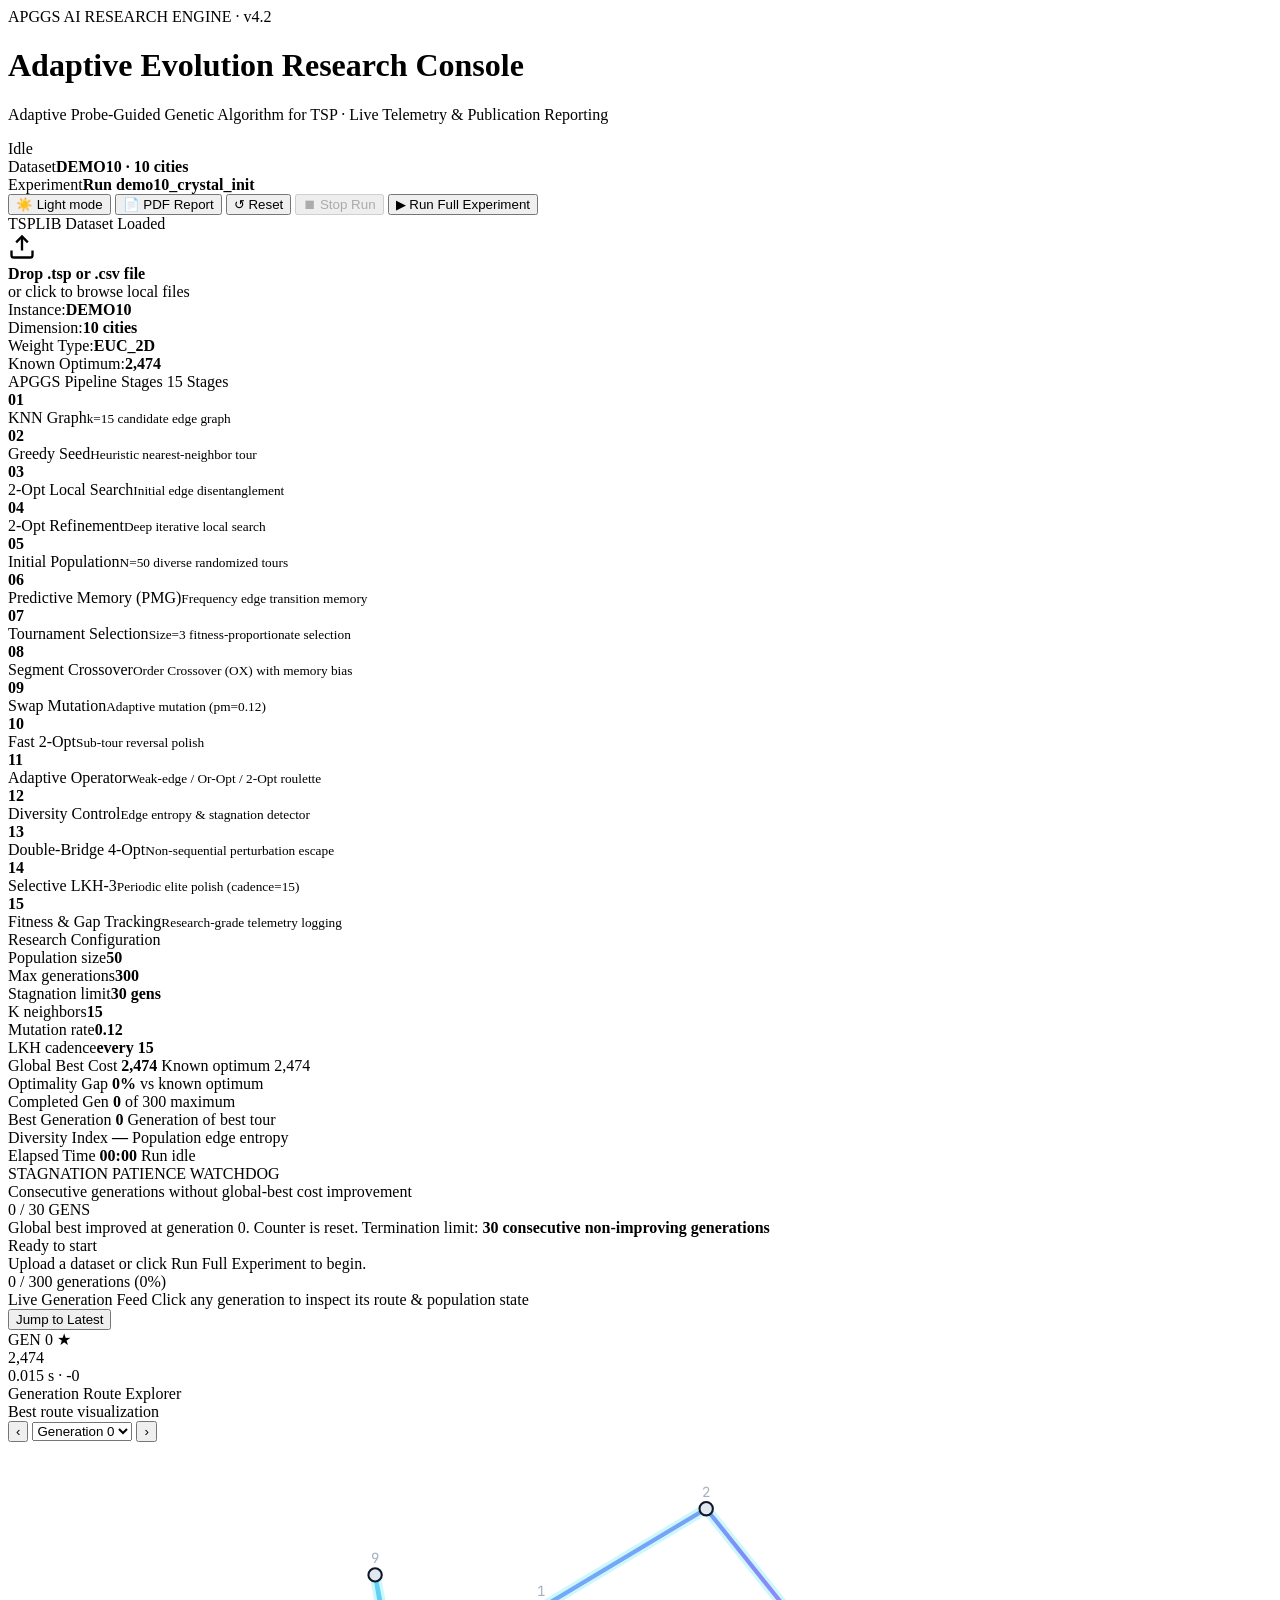
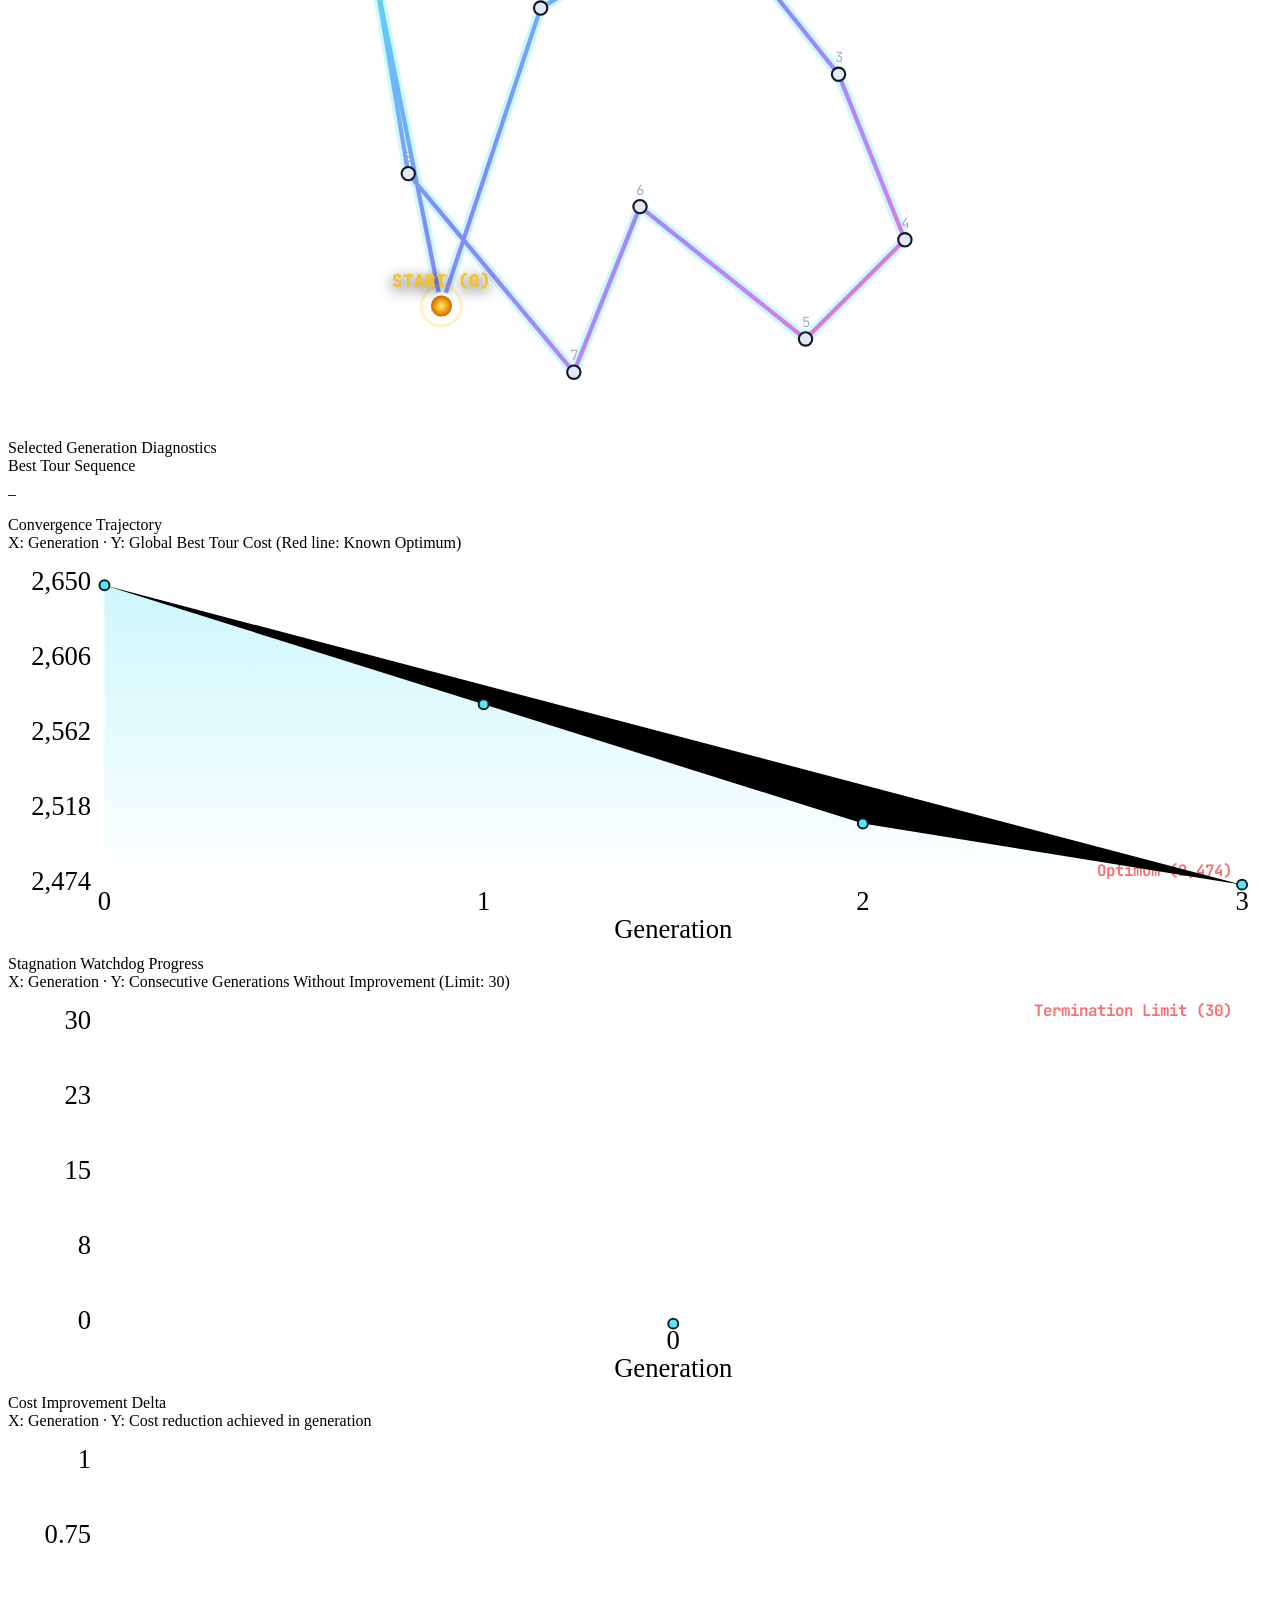
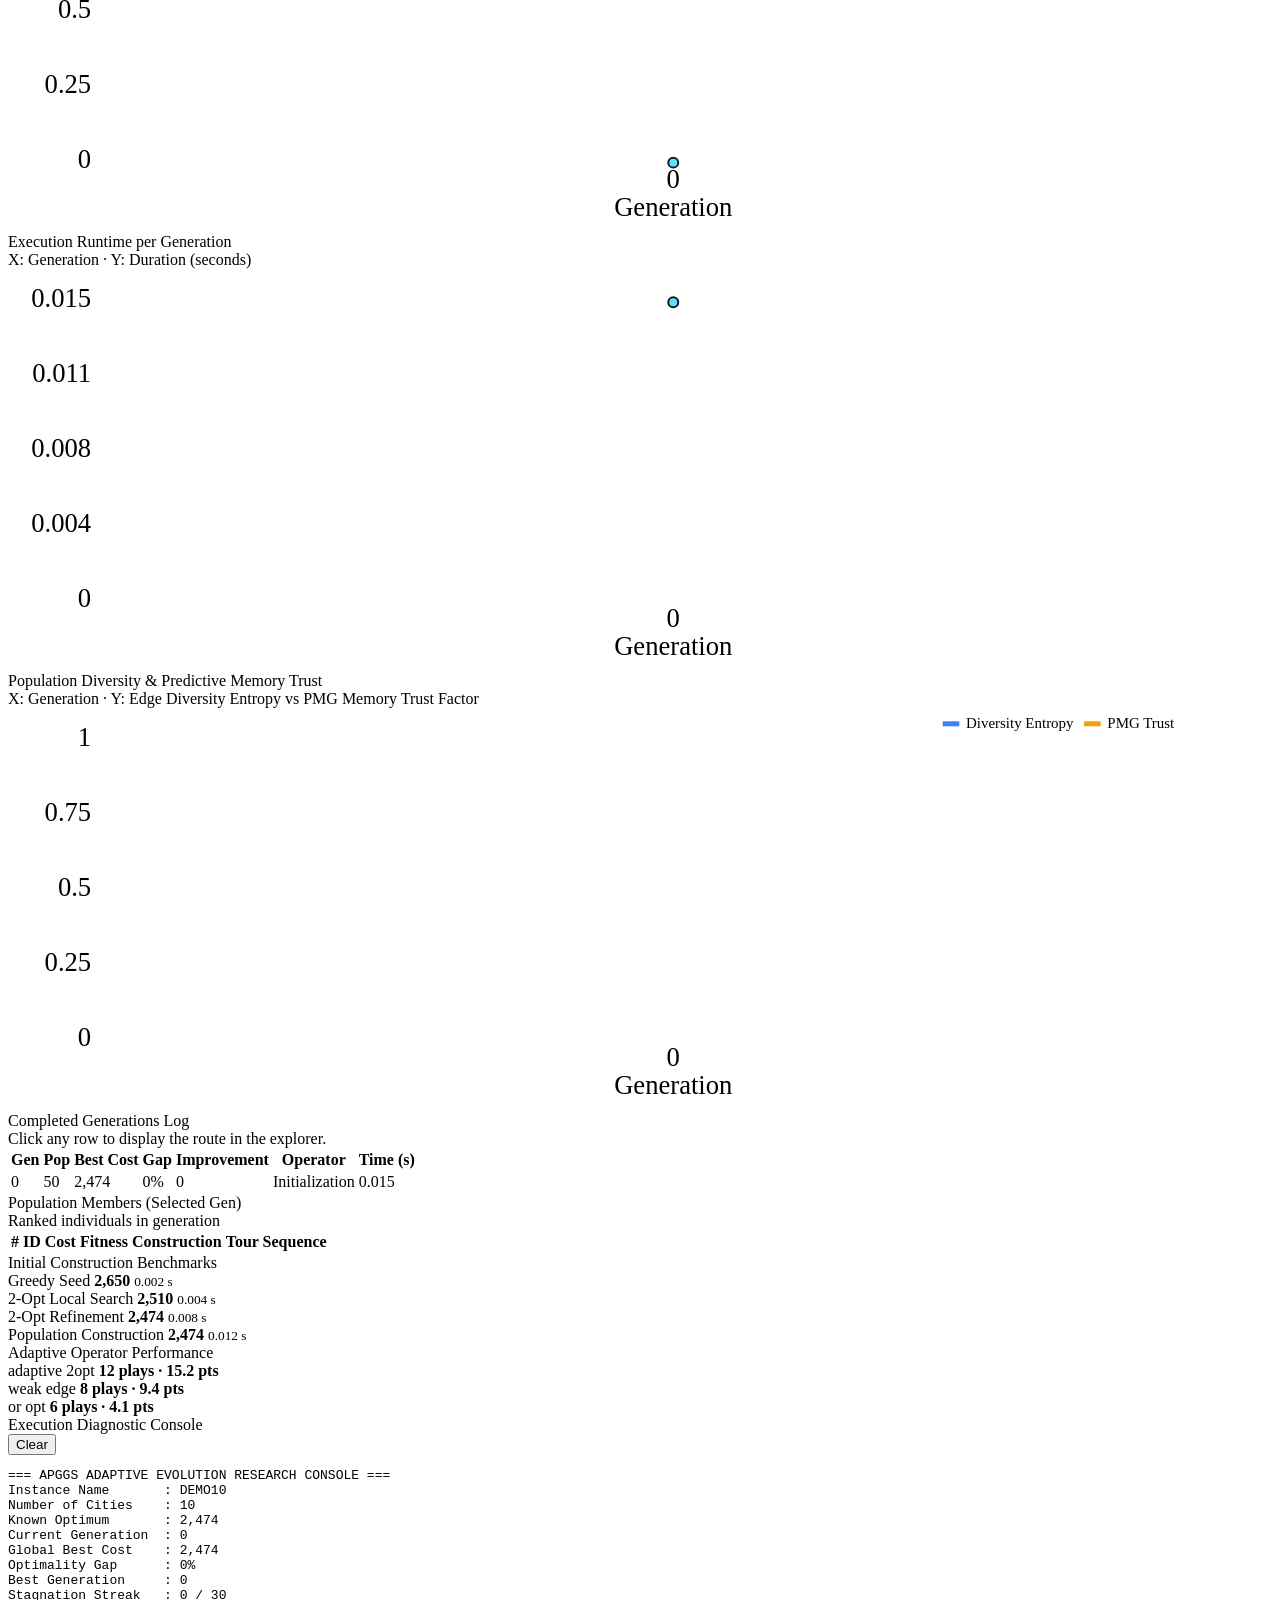
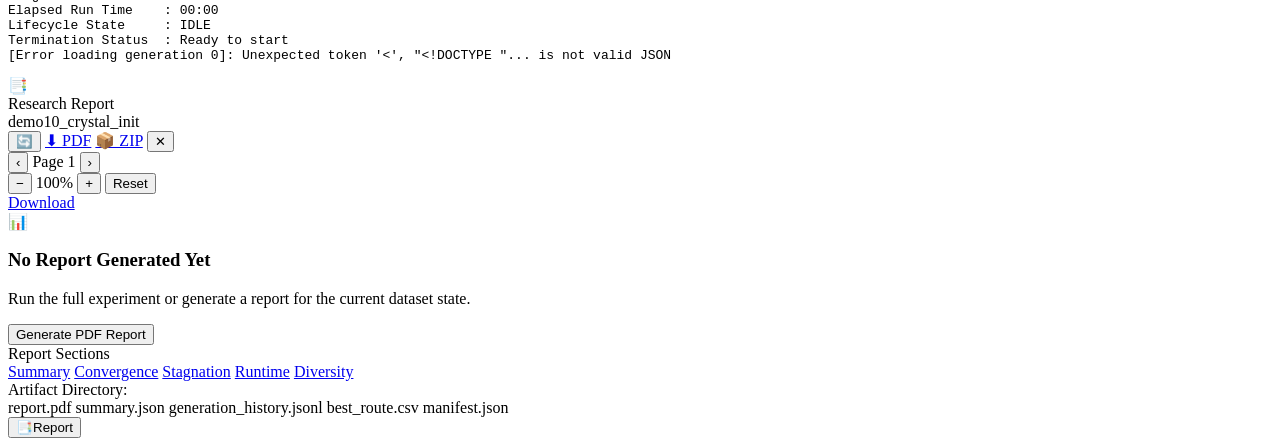
==== commit db836ad2: "fix: resolve PDF 404, add favicon, implement Run_Config.bat one-click bootstrap, and enhance test su" ====
--- a/frontend/index.html
+++ b/frontend/index.html
@@ -7,8 +7,8 @@
 <link rel="preconnect" href="https://fonts.googleapis.com">
 <link rel="preconnect" href="https://fonts.gstatic.com" crossorigin>
 <link href="https://fonts.googleapis.com/css2?family=Inter:wght@400;500;600;700;800;900&family=JetBrains+Mono:wght@400;500;600;700&display=swap" rel="stylesheet">
-<link rel="stylesheet" href="./style.css?v=crystal_v6">
-<link rel="stylesheet" href="/frontend/style.css?v=crystal_v6">
+<link rel="icon" type="image/svg+xml" href="/favicon.svg">
+<link rel="alternate icon" href="/favicon.ico">
 <link rel="stylesheet" href="/style.css?v=crystal_v6">
 </head>
 <body class="dark">
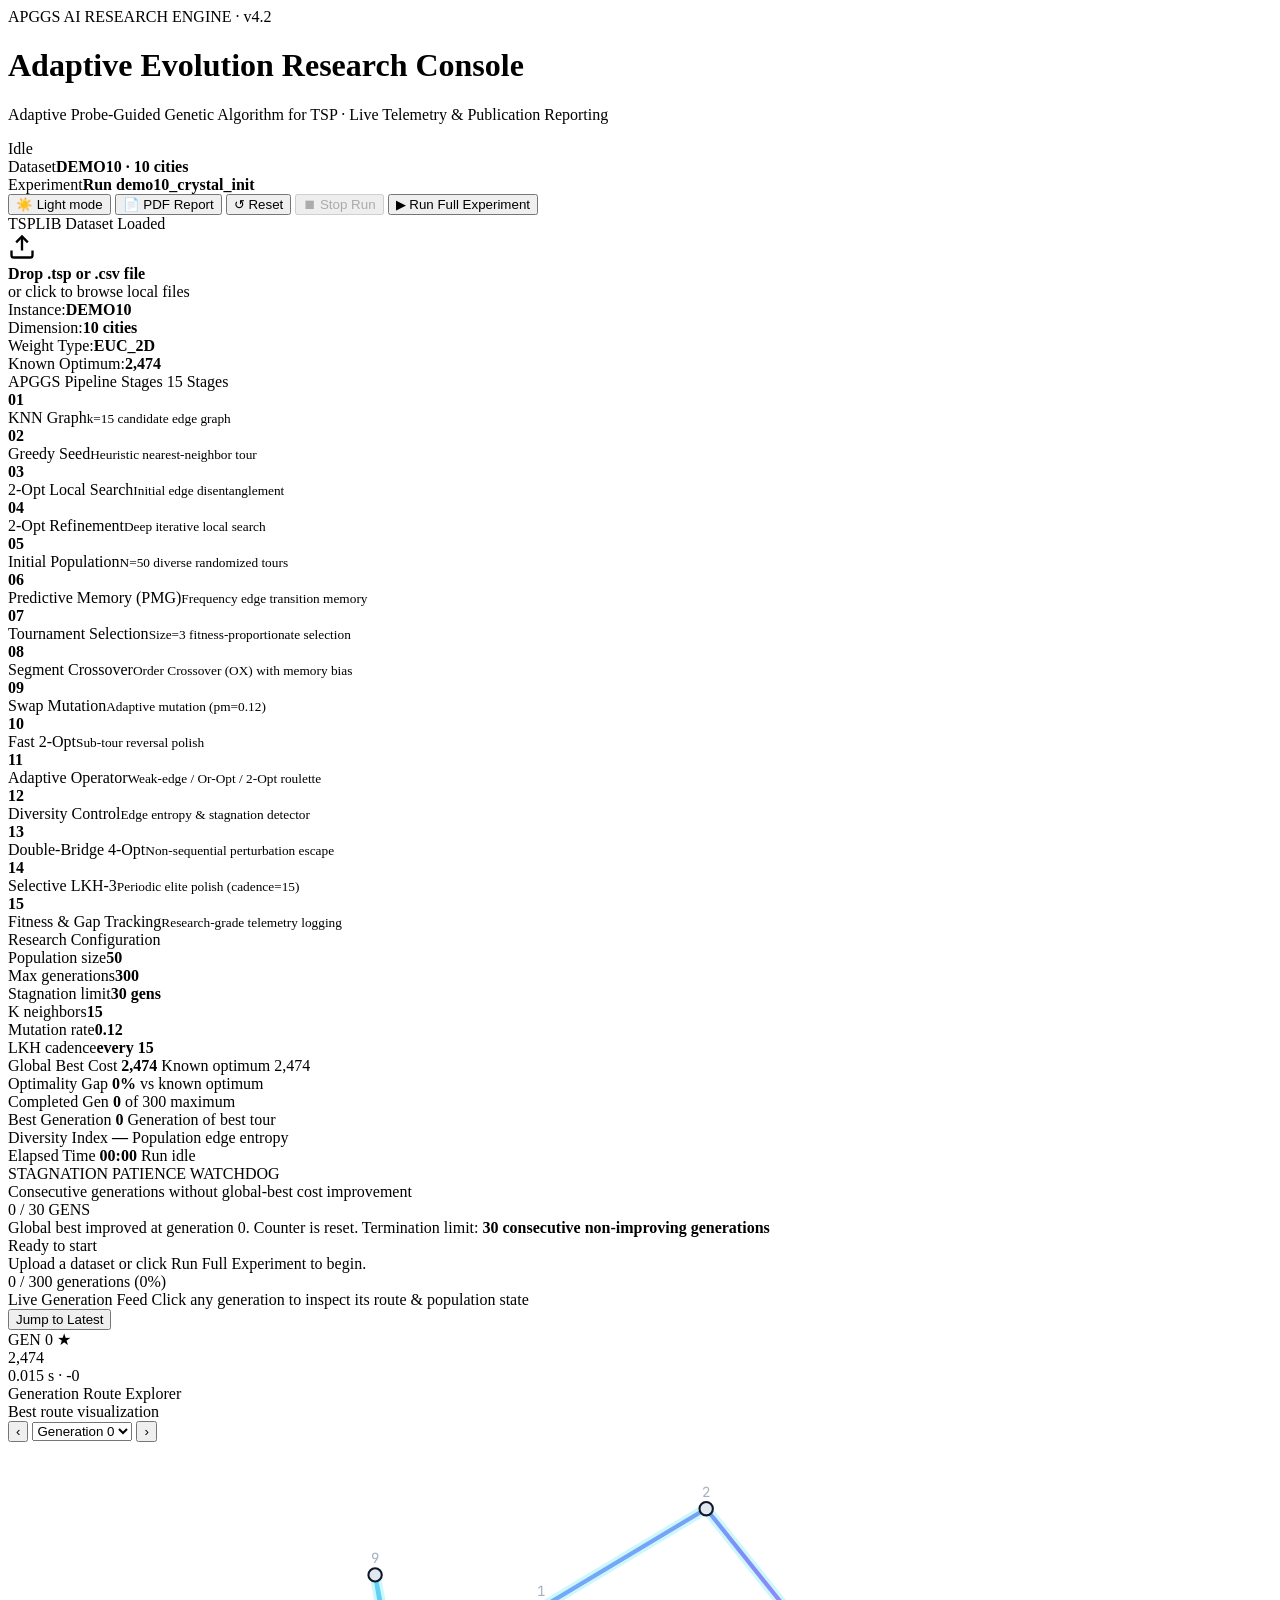
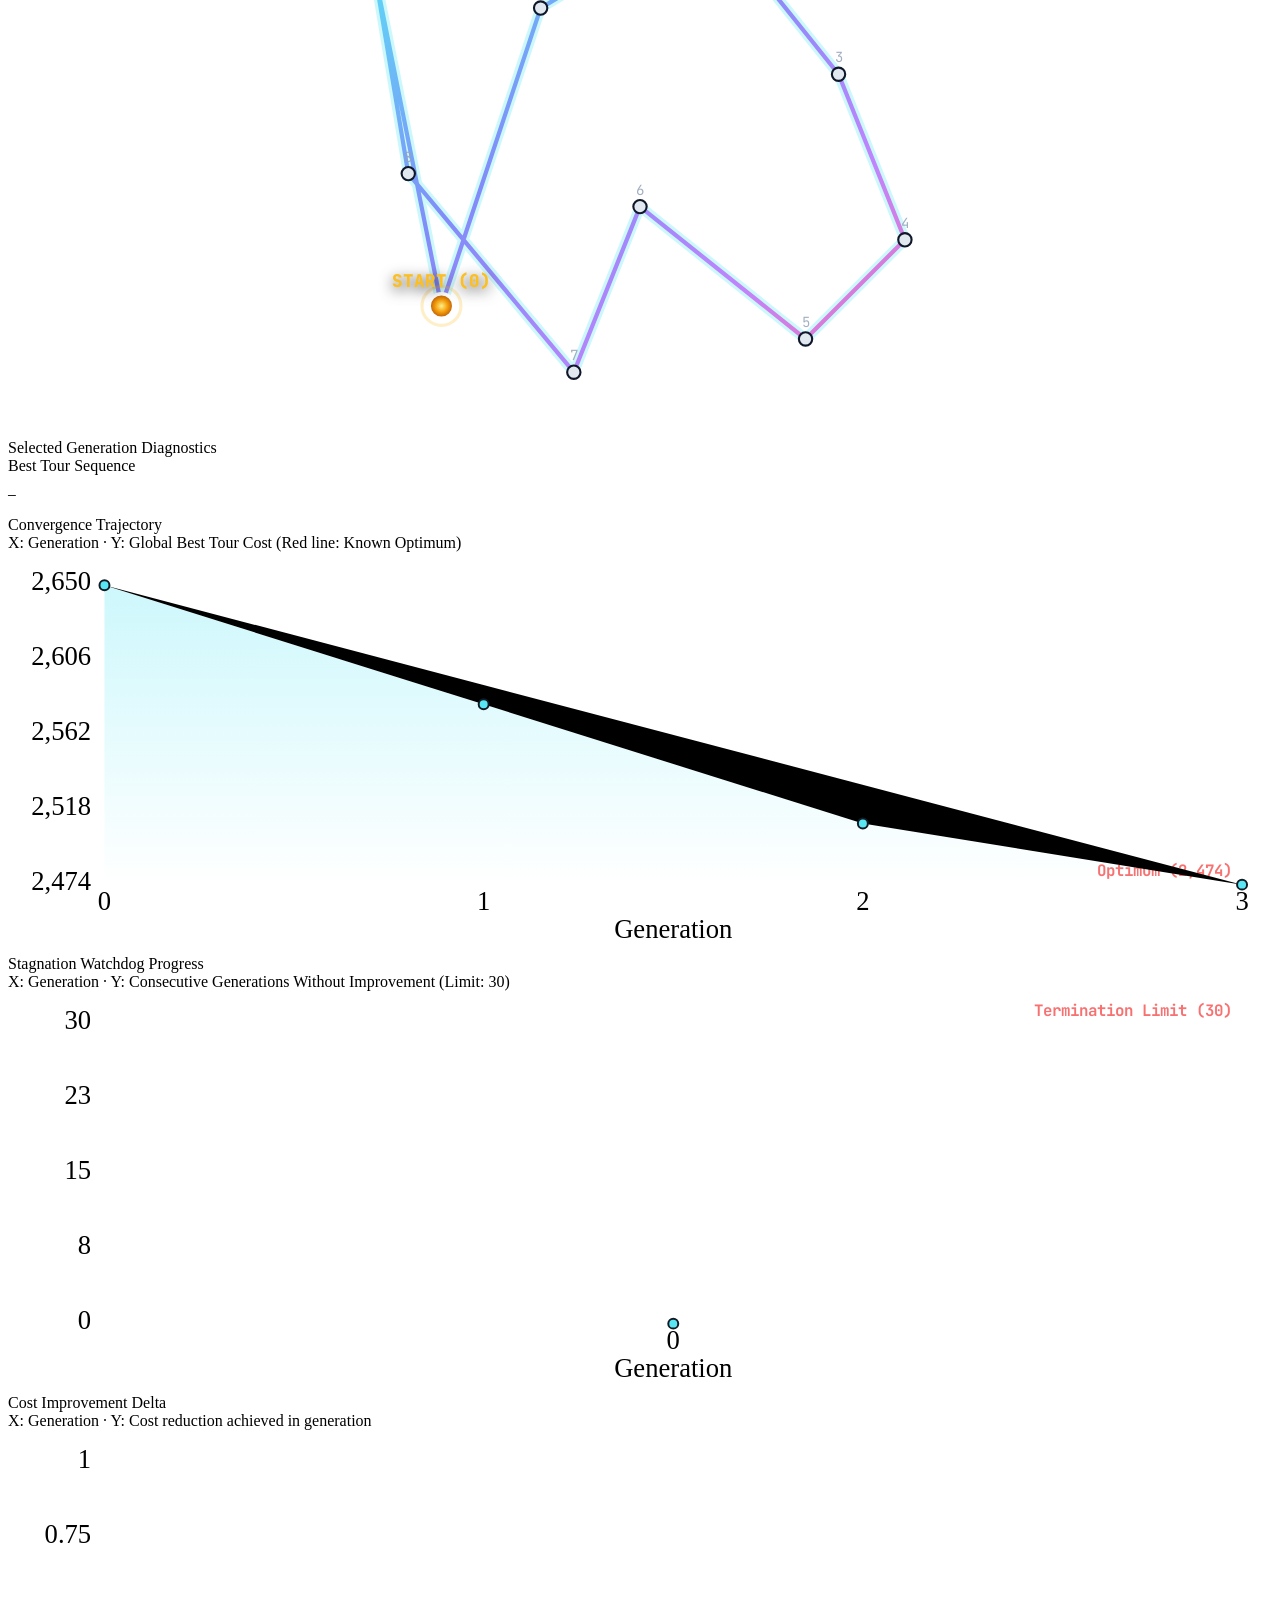
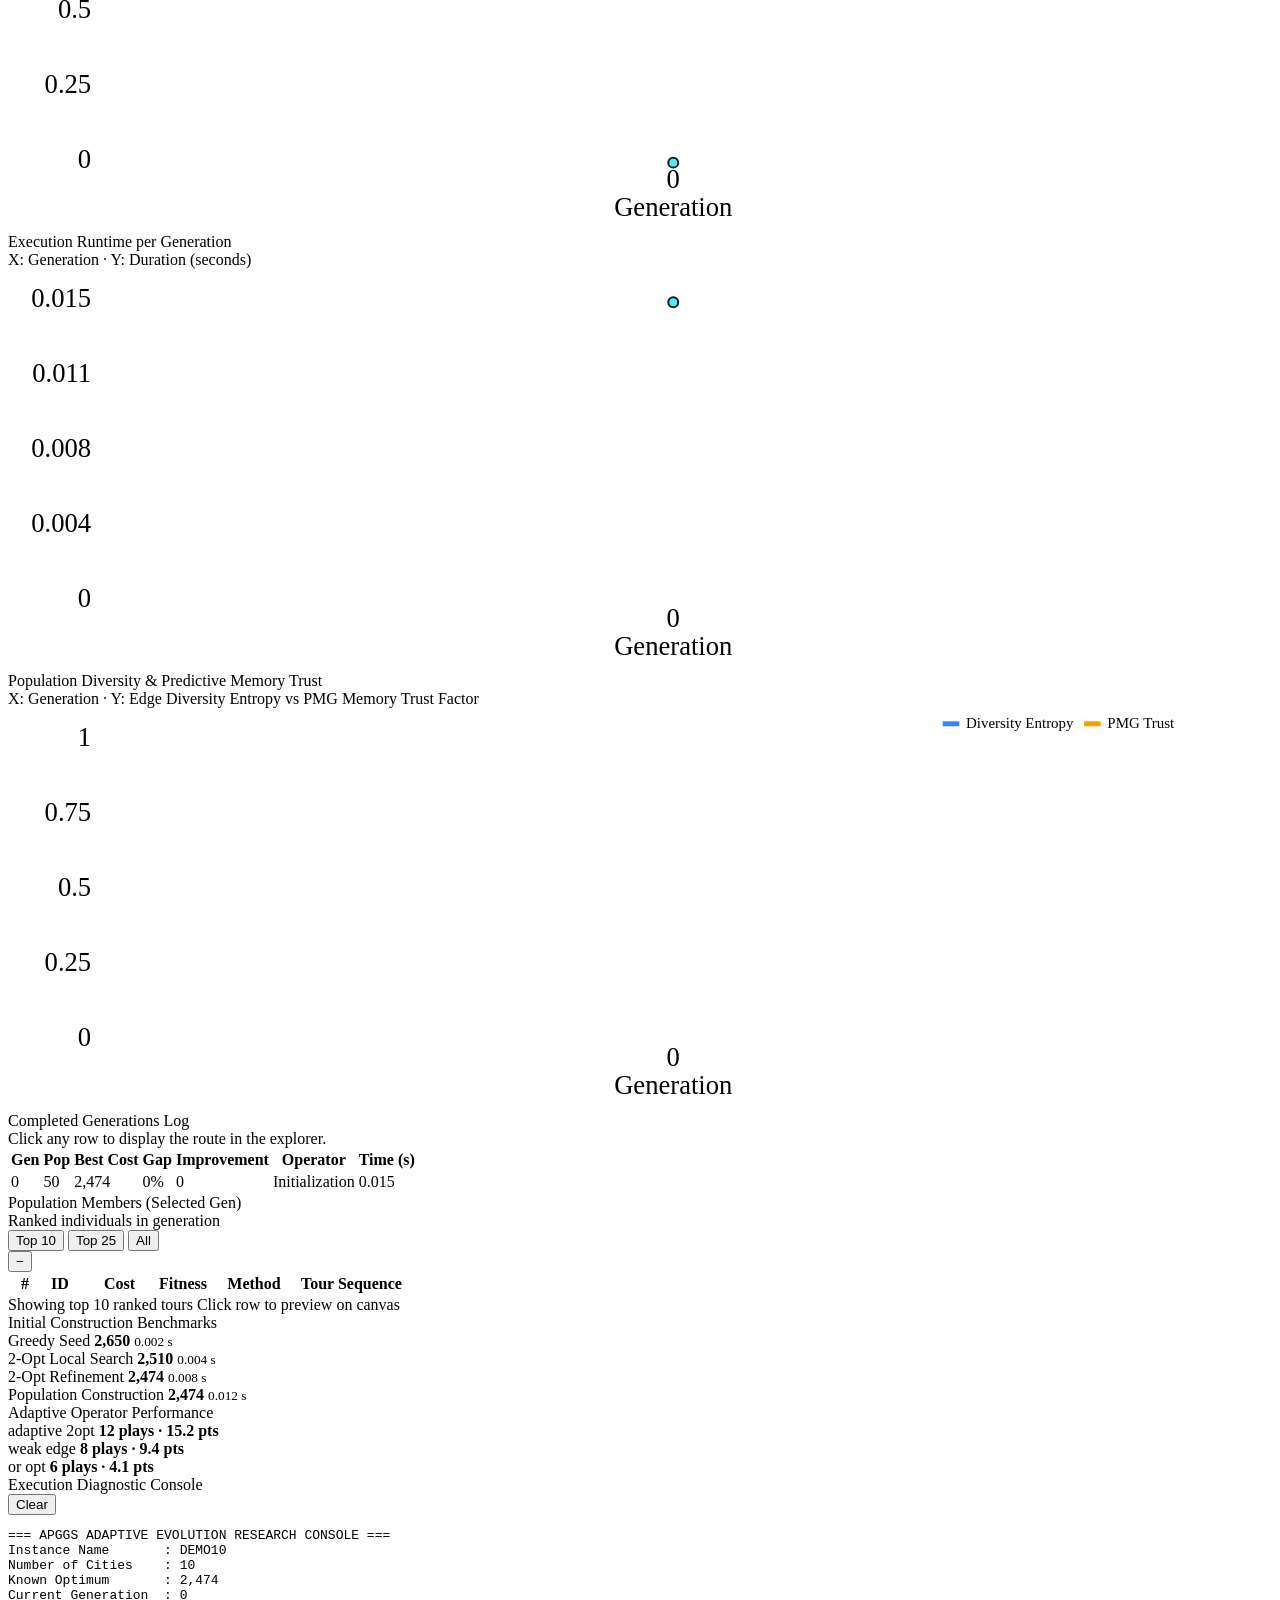
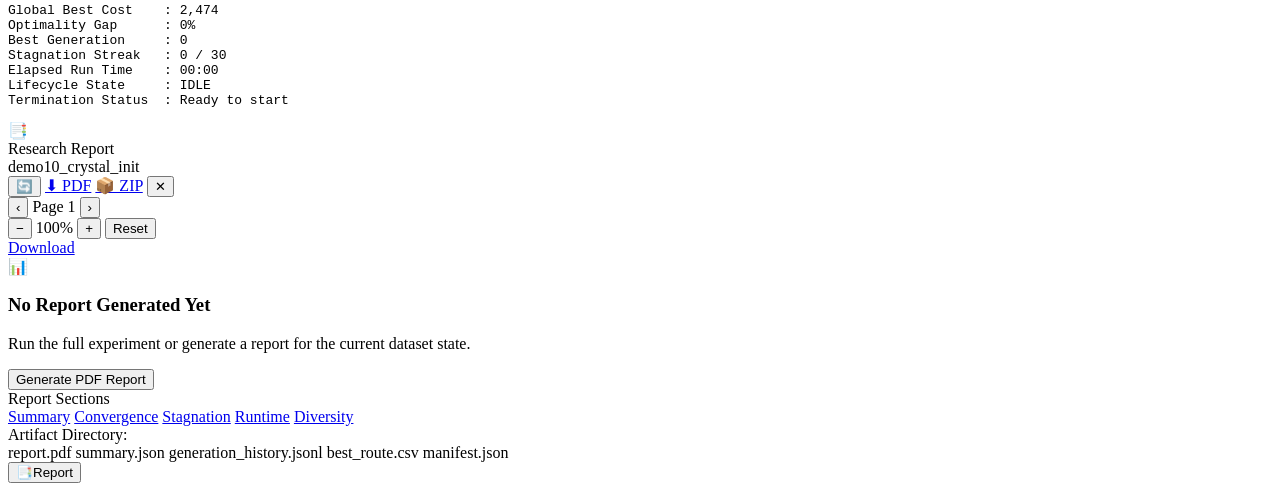
==== commit b131229f: "feat(ui): minimize population table block and format compact tour sequence" ====
--- a/frontend/index.html
+++ b/frontend/index.html
@@ -344,23 +344,43 @@
           </div>
         </section>
 
-        <section class="glass-card">
-          <div class="card-title-inline">Population Members (Selected Gen)</div>
-          <div class="caption" id="popCaption">Ranked individuals in generation</div>
-          <div class="table-wrap">
-            <table>
-              <thead>
-                <tr>
-                  <th>#</th>
-                  <th>ID</th>
-                  <th>Cost</th>
-                  <th>Fitness</th>
-                  <th>Construction</th>
-                  <th>Tour Sequence</th>
-                </tr>
-              </thead>
-              <tbody id="populationTable"></tbody>
-            </table>
+        <section class="glass-card" id="popMembersCard">
+          <div class="head-between">
+            <div>
+              <div class="card-title-inline">Population Members (Selected Gen)</div>
+              <div class="caption" id="popCaption">Ranked individuals in generation</div>
+            </div>
+            <div class="pop-card-controls">
+              <div class="filter-pills" id="popLimitPills">
+                <button type="button" class="pill-btn active" data-limit="10" title="Show Top 10 Ranked Tours">Top 10</button>
+                <button type="button" class="pill-btn" data-limit="25" title="Show Top 25 Ranked Tours">Top 25</button>
+                <button type="button" class="pill-btn" data-limit="all" title="Show All Ranked Tours">All</button>
+              </div>
+              <button type="button" class="btn-minimize-pop" id="btnTogglePopCard" title="Minimize / Expand Population Block">
+                <span id="popMinIcon">−</span>
+              </button>
+            </div>
+          </div>
+          <div id="popCardBody" class="card-collapsible-body">
+            <div class="table-wrap pop-table-wrap">
+              <table class="pop-table">
+                <thead>
+                  <tr>
+                    <th style="width:28px;text-align:center;">#</th>
+                    <th style="width:34px;text-align:center;">ID</th>
+                    <th style="width:54px;text-align:right;">Cost</th>
+                    <th style="width:68px;text-align:right;">Fitness</th>
+                    <th style="width:86px;">Method</th>
+                    <th>Tour Sequence</th>
+                  </tr>
+                </thead>
+                <tbody id="populationTable"></tbody>
+              </table>
+            </div>
+            <div class="table-footer-meta">
+              <span id="popShowingMeta">Showing top 10 ranked tours</span>
+              <span class="click-hint">Click row to preview on canvas</span>
+            </div>
           </div>
         </section>
       </div>
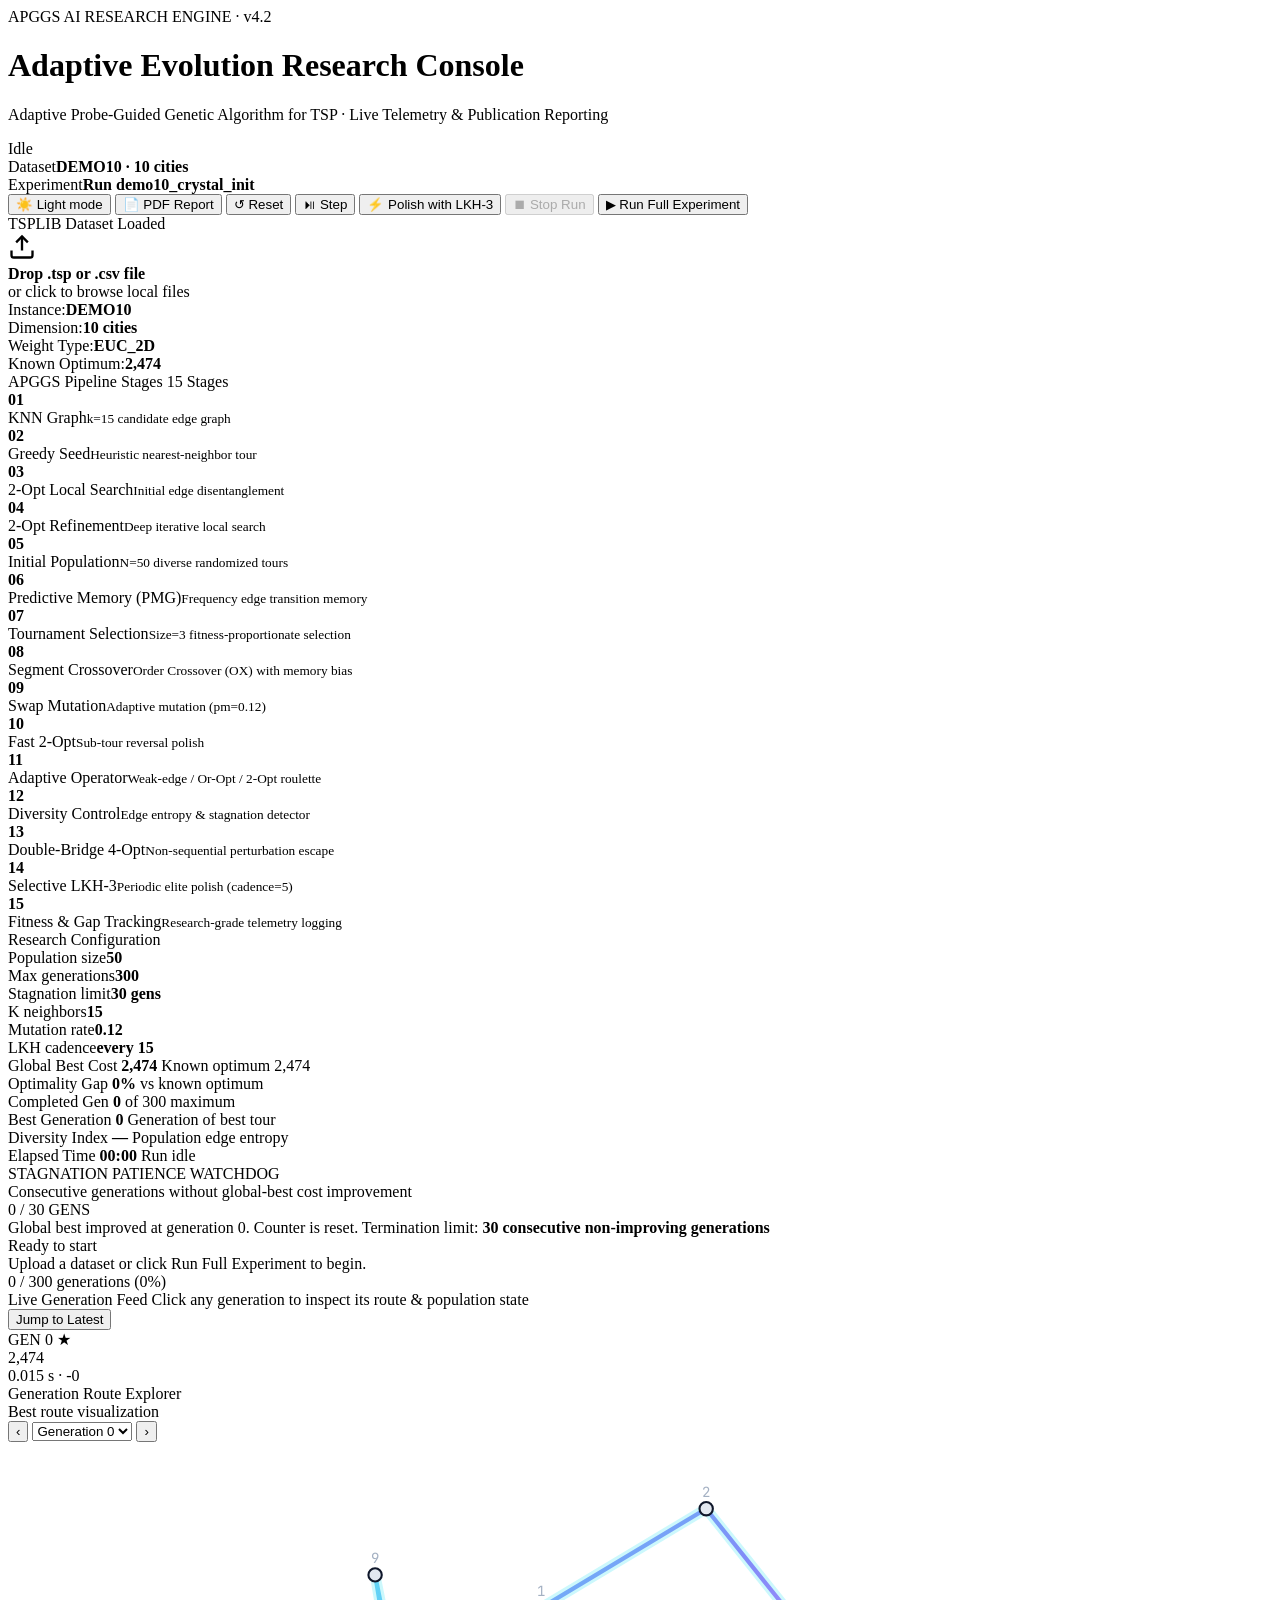
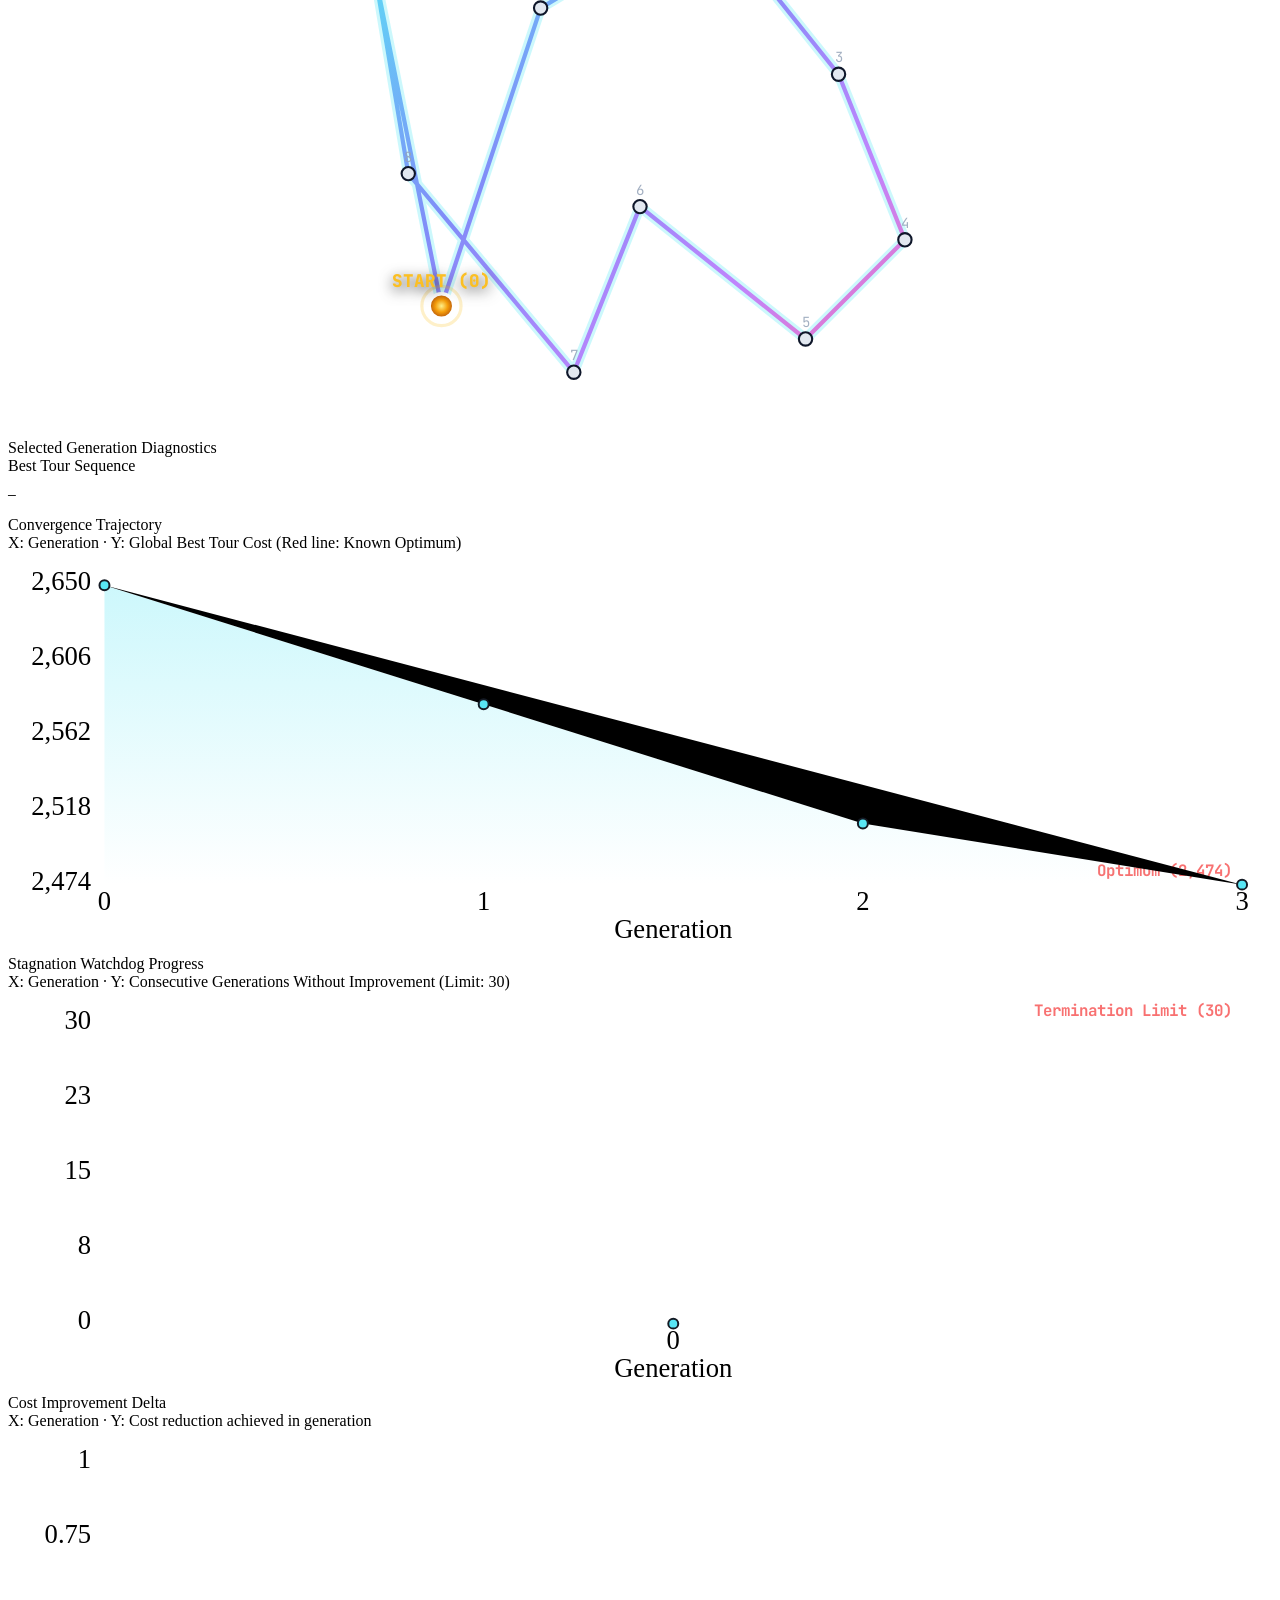
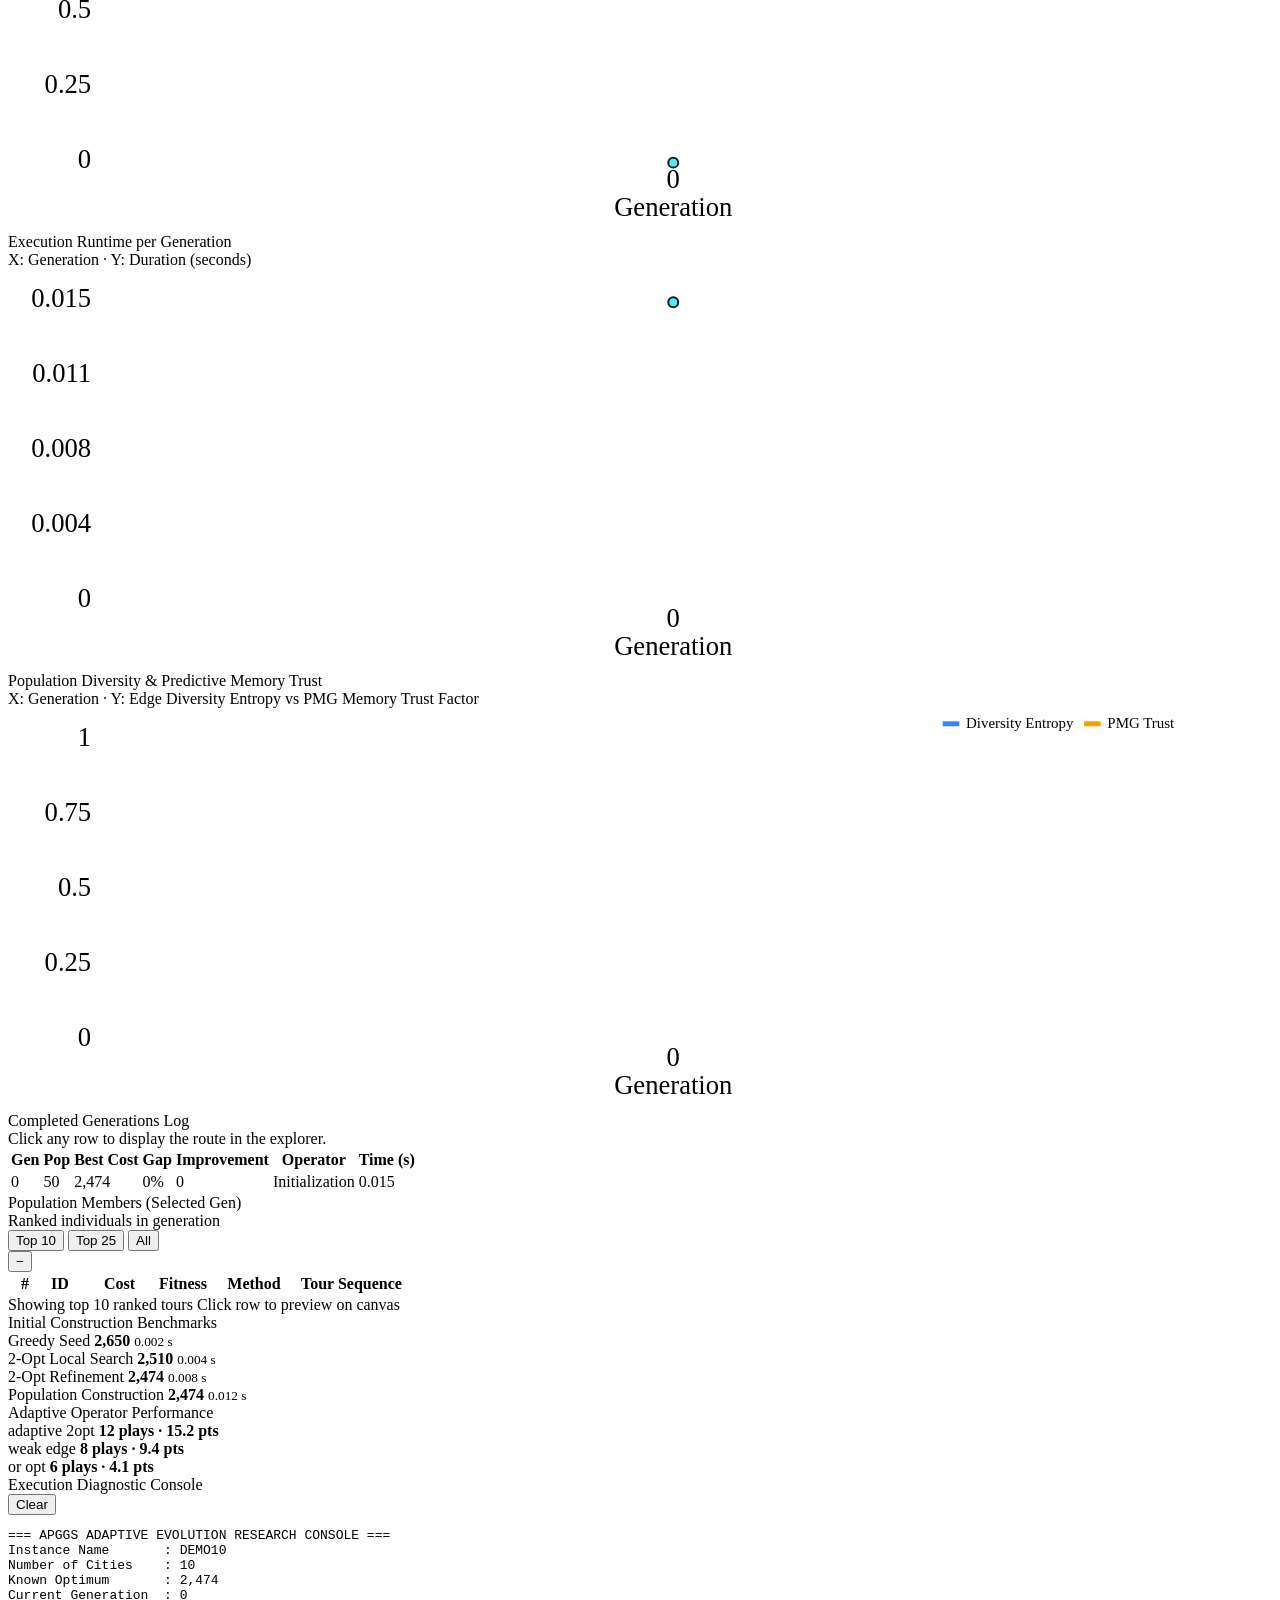
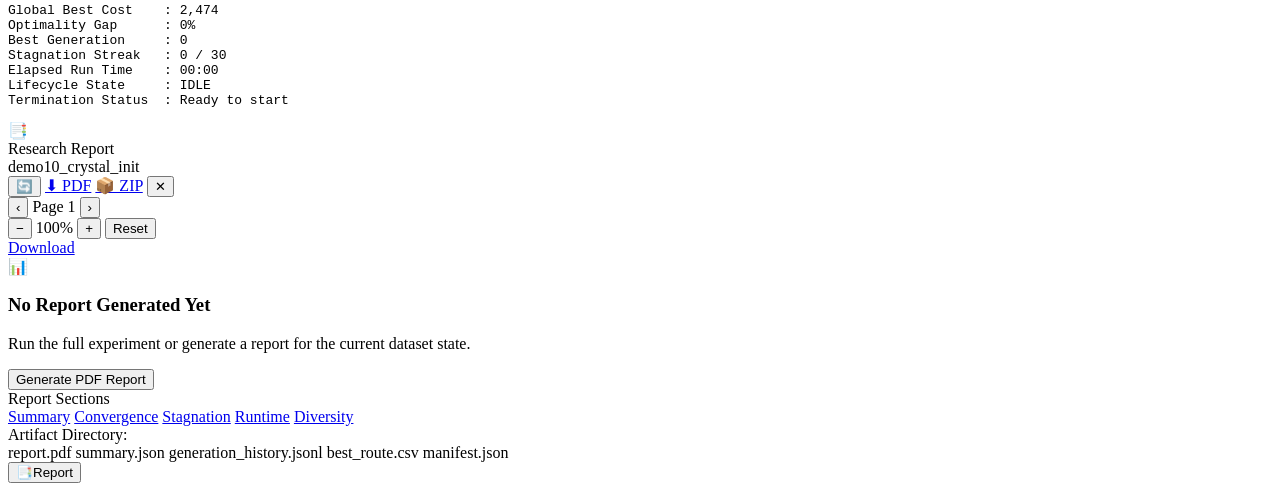
==== commit c635d4c9: "feat(lkh): add on-demand LKH polish endpoint, interactive UI button, and cadence tuning" ====
--- a/frontend/index.html
+++ b/frontend/index.html
@@ -55,6 +55,12 @@
       <button class="btn btn-secondary" id="resetBtn" title="Reset state to initial seed">
         <span>↺</span> <span>Reset</span>
       </button>
+      <button class="btn btn-secondary" id="stepBtn" title="Advance evolution by exactly one generation">
+        <span>⏯</span> <span>Step</span>
+      </button>
+      <button class="btn btn-lkh" id="lkhPolishBtn" title="Directly execute Lin-Kernighan-Helsgaun (LKH-3) heuristic on current best route">
+        <span>⚡</span> <span>Polish with LKH-3</span>
+      </button>
       <button class="btn btn-danger" id="stopBtn" disabled title="Gracefully halt after current generation">
         <span>⏹</span> <span>Stop Run</span>
       </button>
@@ -115,7 +121,7 @@
           <div class="p-step active"><strong>11</strong><div><span>Adaptive Operator</span><small>Weak-edge / Or-Opt / 2-Opt roulette</small></div></div>
           <div class="p-step active"><strong>12</strong><div><span>Diversity Control</span><small>Edge entropy & stagnation detector</small></div></div>
           <div class="p-step active"><strong>13</strong><div><span>Double-Bridge 4-Opt</span><small>Non-sequential perturbation escape</small></div></div>
-          <div class="p-step active"><strong>14</strong><div><span>Selective LKH-3</span><small>Periodic elite polish (cadence=15)</small></div></div>
+          <div class="p-step active"><strong>14</strong><div><span>Selective LKH-3</span><small>Periodic elite polish (cadence=5)</small></div></div>
           <div class="p-step active"><strong>15</strong><div><span>Fitness & Gap Tracking</span><small>Research-grade telemetry logging</small></div></div>
         </div>
       </section>
@@ -129,7 +135,7 @@
           <div class="param-row"><span>Stagnation limit</span><b id="stagLimitInfo" class="highlight-warning">30 gens</b></div>
           <div class="param-row"><span>K neighbors</span><b id="kInfo">15</b></div>
           <div class="param-row"><span>Mutation rate</span><b id="mutInfo">0.12</b></div>
-          <div class="param-row"><span>LKH cadence</span><b id="lkhInfo">every 15</b></div>
+          <div class="param-row"><span>LKH cadence</span><b id="lkhInfo">every 5</b></div>
         </div>
       </section>
     </aside>
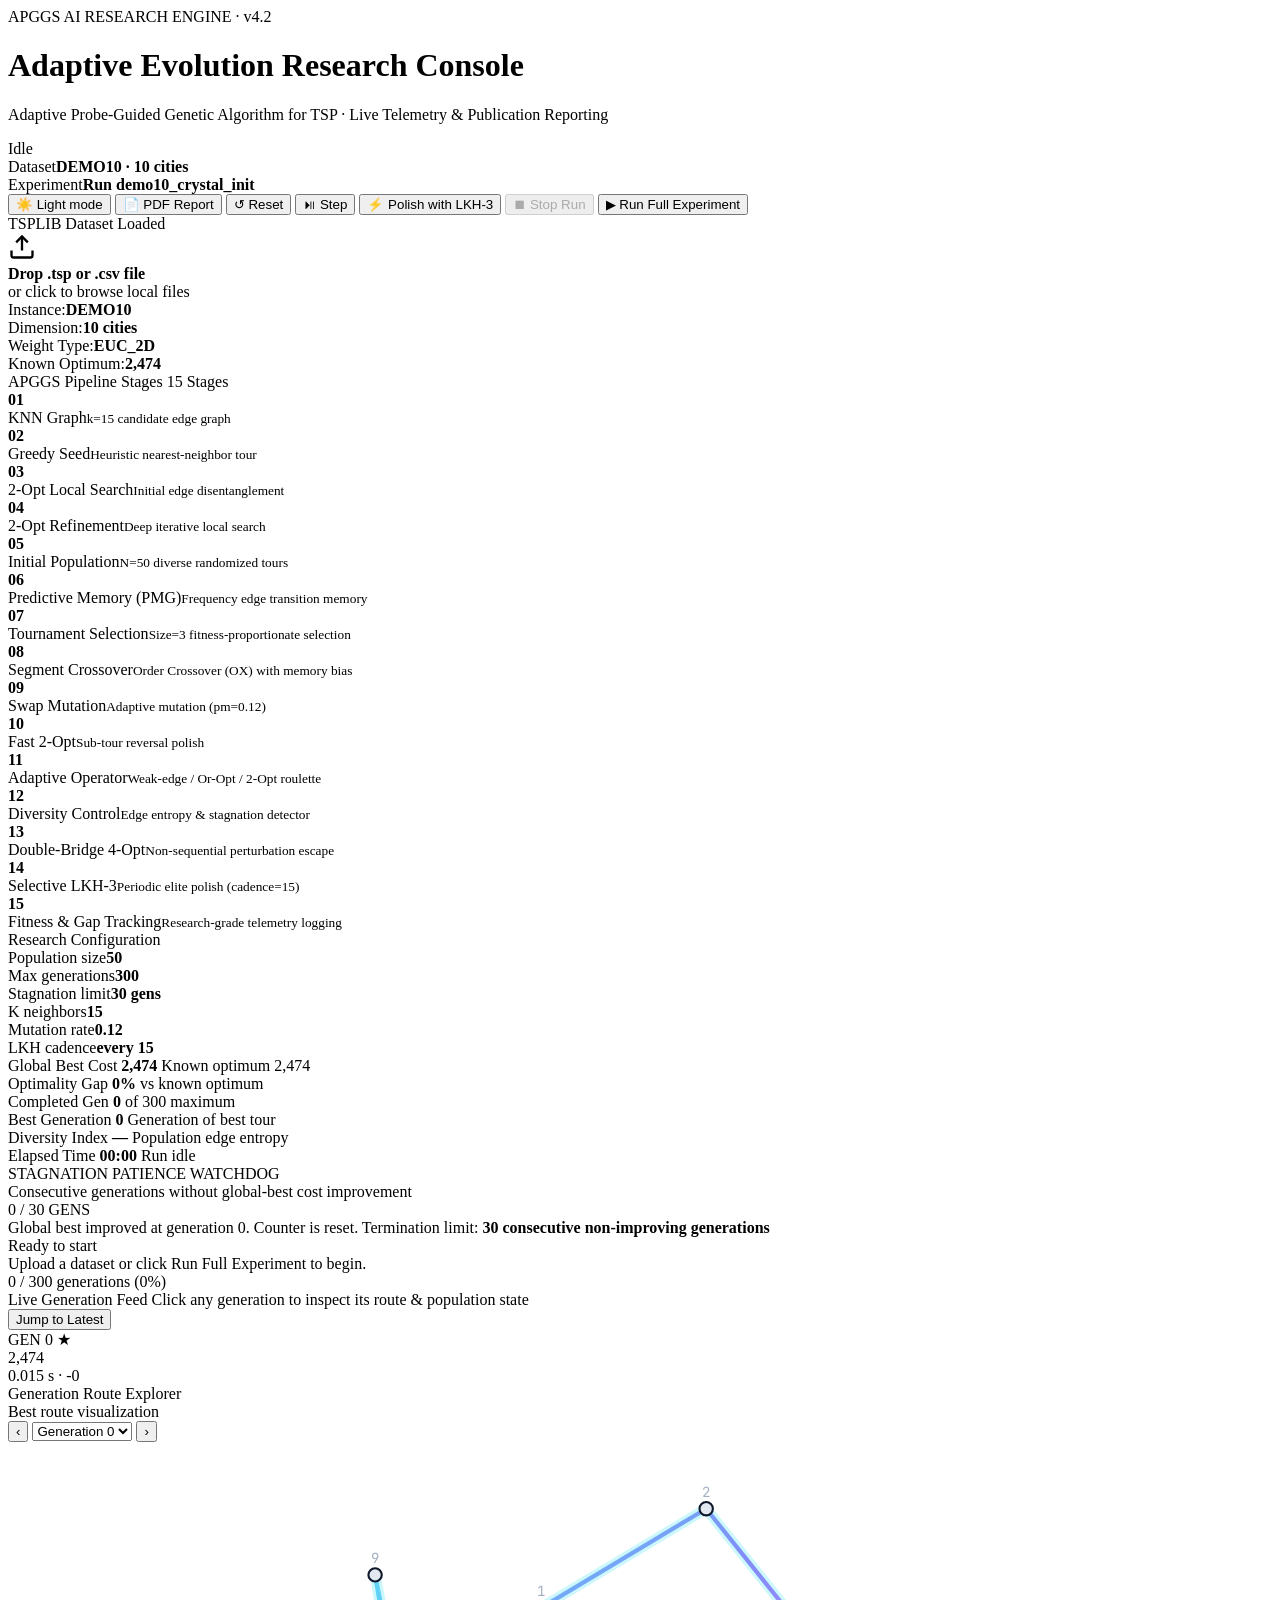
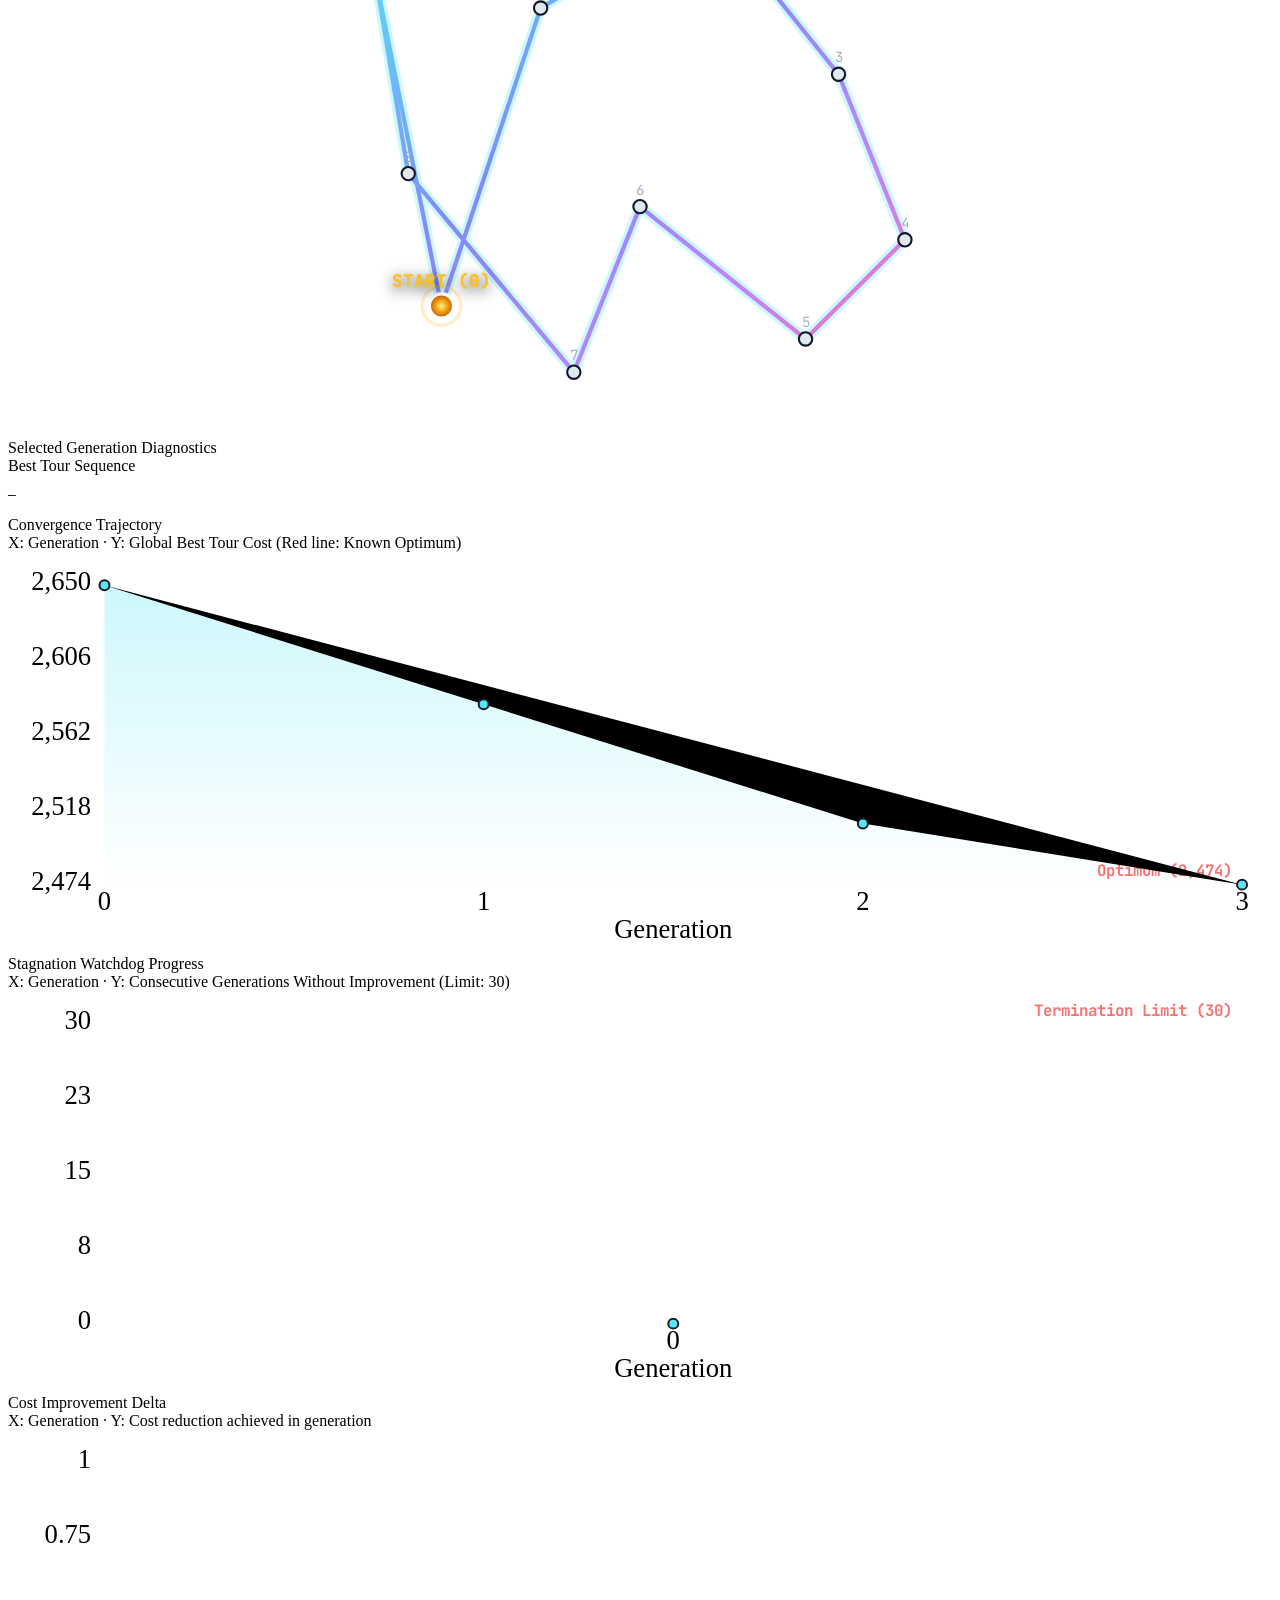
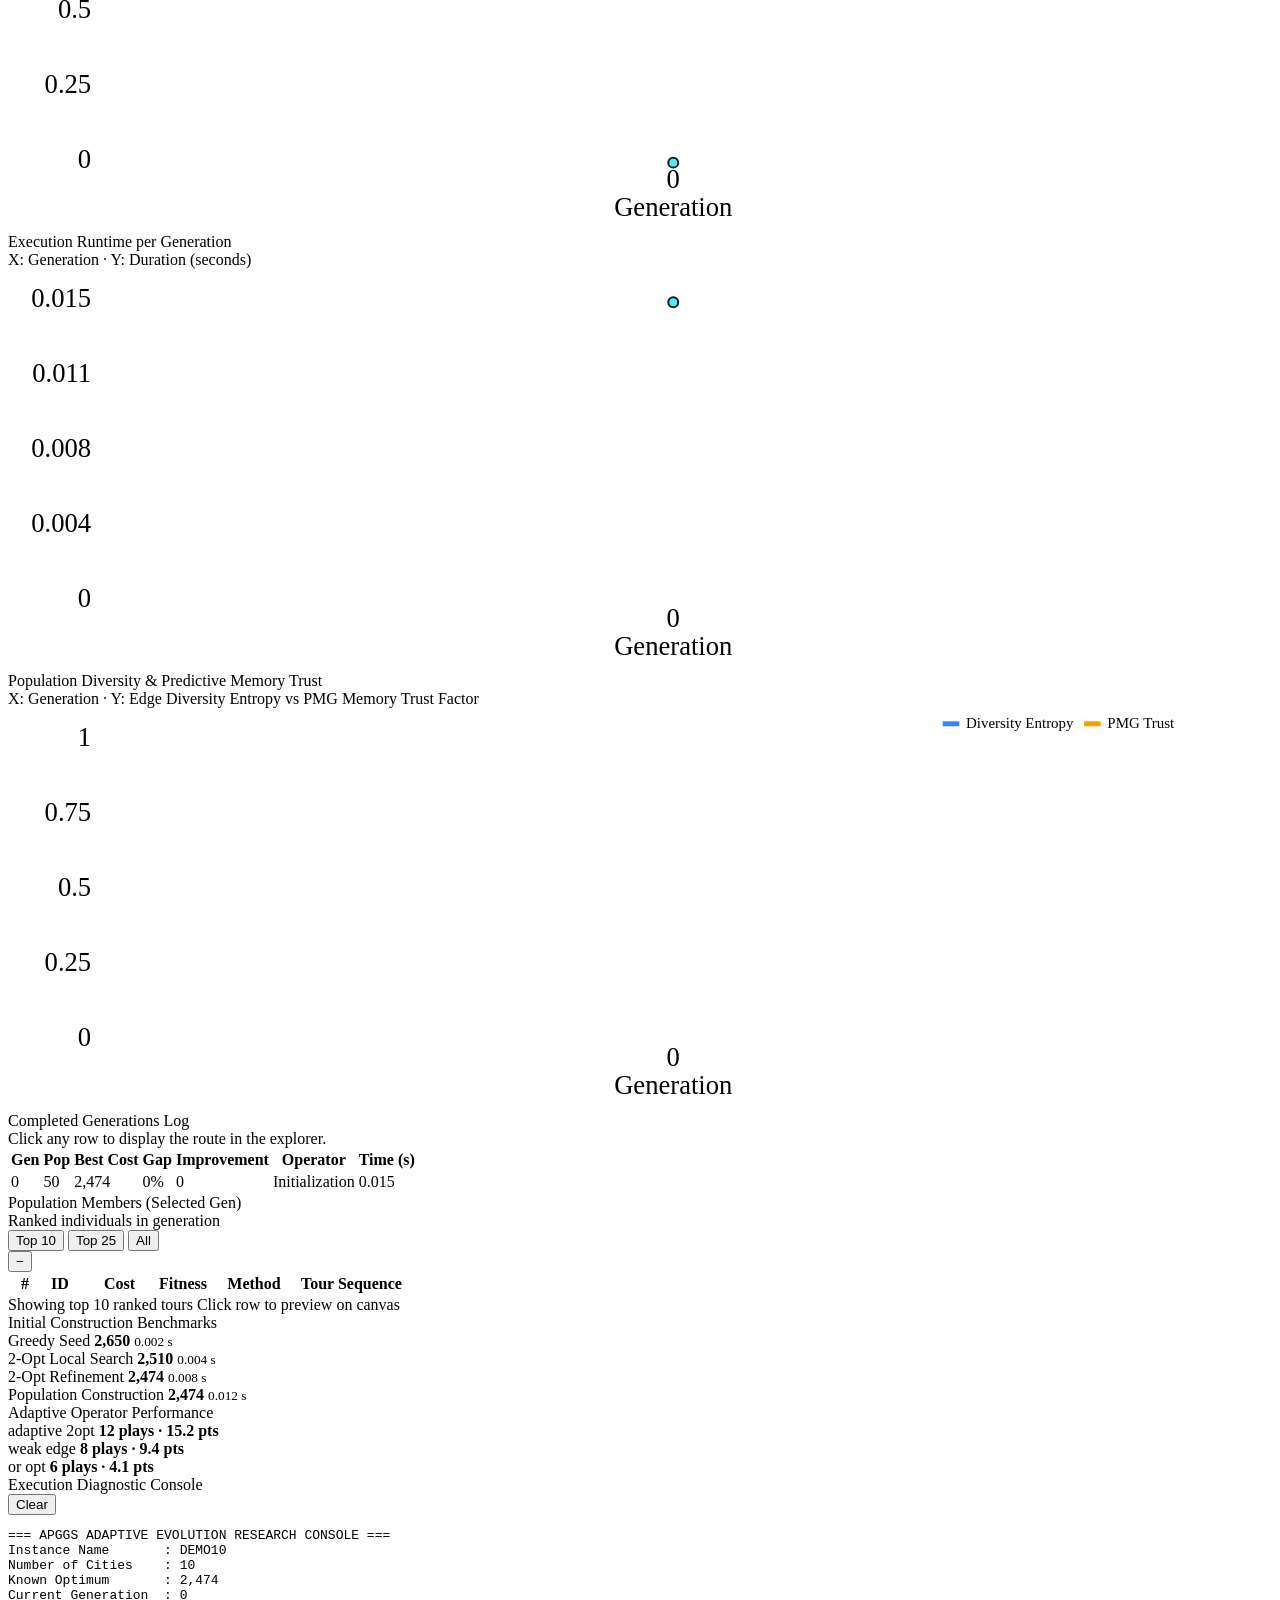
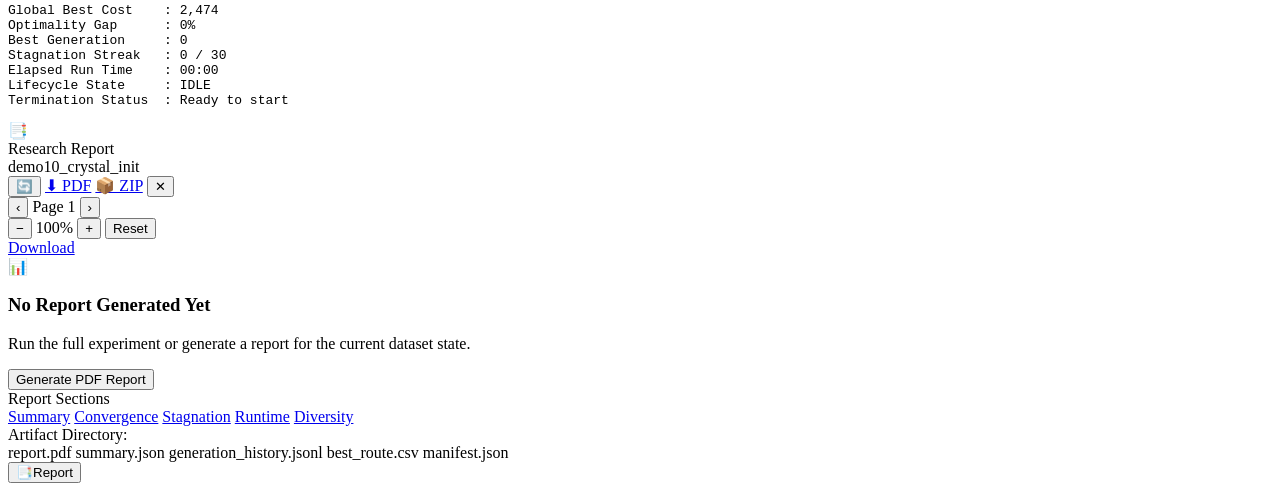
==== commit b87ac1fc: "config: configure LKH cadence to 15 generation interval" ====
--- a/frontend/index.html
+++ b/frontend/index.html
@@ -121,7 +121,7 @@
           <div class="p-step active"><strong>11</strong><div><span>Adaptive Operator</span><small>Weak-edge / Or-Opt / 2-Opt roulette</small></div></div>
           <div class="p-step active"><strong>12</strong><div><span>Diversity Control</span><small>Edge entropy & stagnation detector</small></div></div>
           <div class="p-step active"><strong>13</strong><div><span>Double-Bridge 4-Opt</span><small>Non-sequential perturbation escape</small></div></div>
-          <div class="p-step active"><strong>14</strong><div><span>Selective LKH-3</span><small>Periodic elite polish (cadence=5)</small></div></div>
+          <div class="p-step active"><strong>14</strong><div><span>Selective LKH-3</span><small>Periodic elite polish (cadence=15)</small></div></div>
           <div class="p-step active"><strong>15</strong><div><span>Fitness & Gap Tracking</span><small>Research-grade telemetry logging</small></div></div>
         </div>
       </section>
@@ -135,7 +135,7 @@
           <div class="param-row"><span>Stagnation limit</span><b id="stagLimitInfo" class="highlight-warning">30 gens</b></div>
           <div class="param-row"><span>K neighbors</span><b id="kInfo">15</b></div>
           <div class="param-row"><span>Mutation rate</span><b id="mutInfo">0.12</b></div>
-          <div class="param-row"><span>LKH cadence</span><b id="lkhInfo">every 5</b></div>
+          <div class="param-row"><span>LKH cadence</span><b id="lkhInfo">every 15</b></div>
         </div>
       </section>
     </aside>
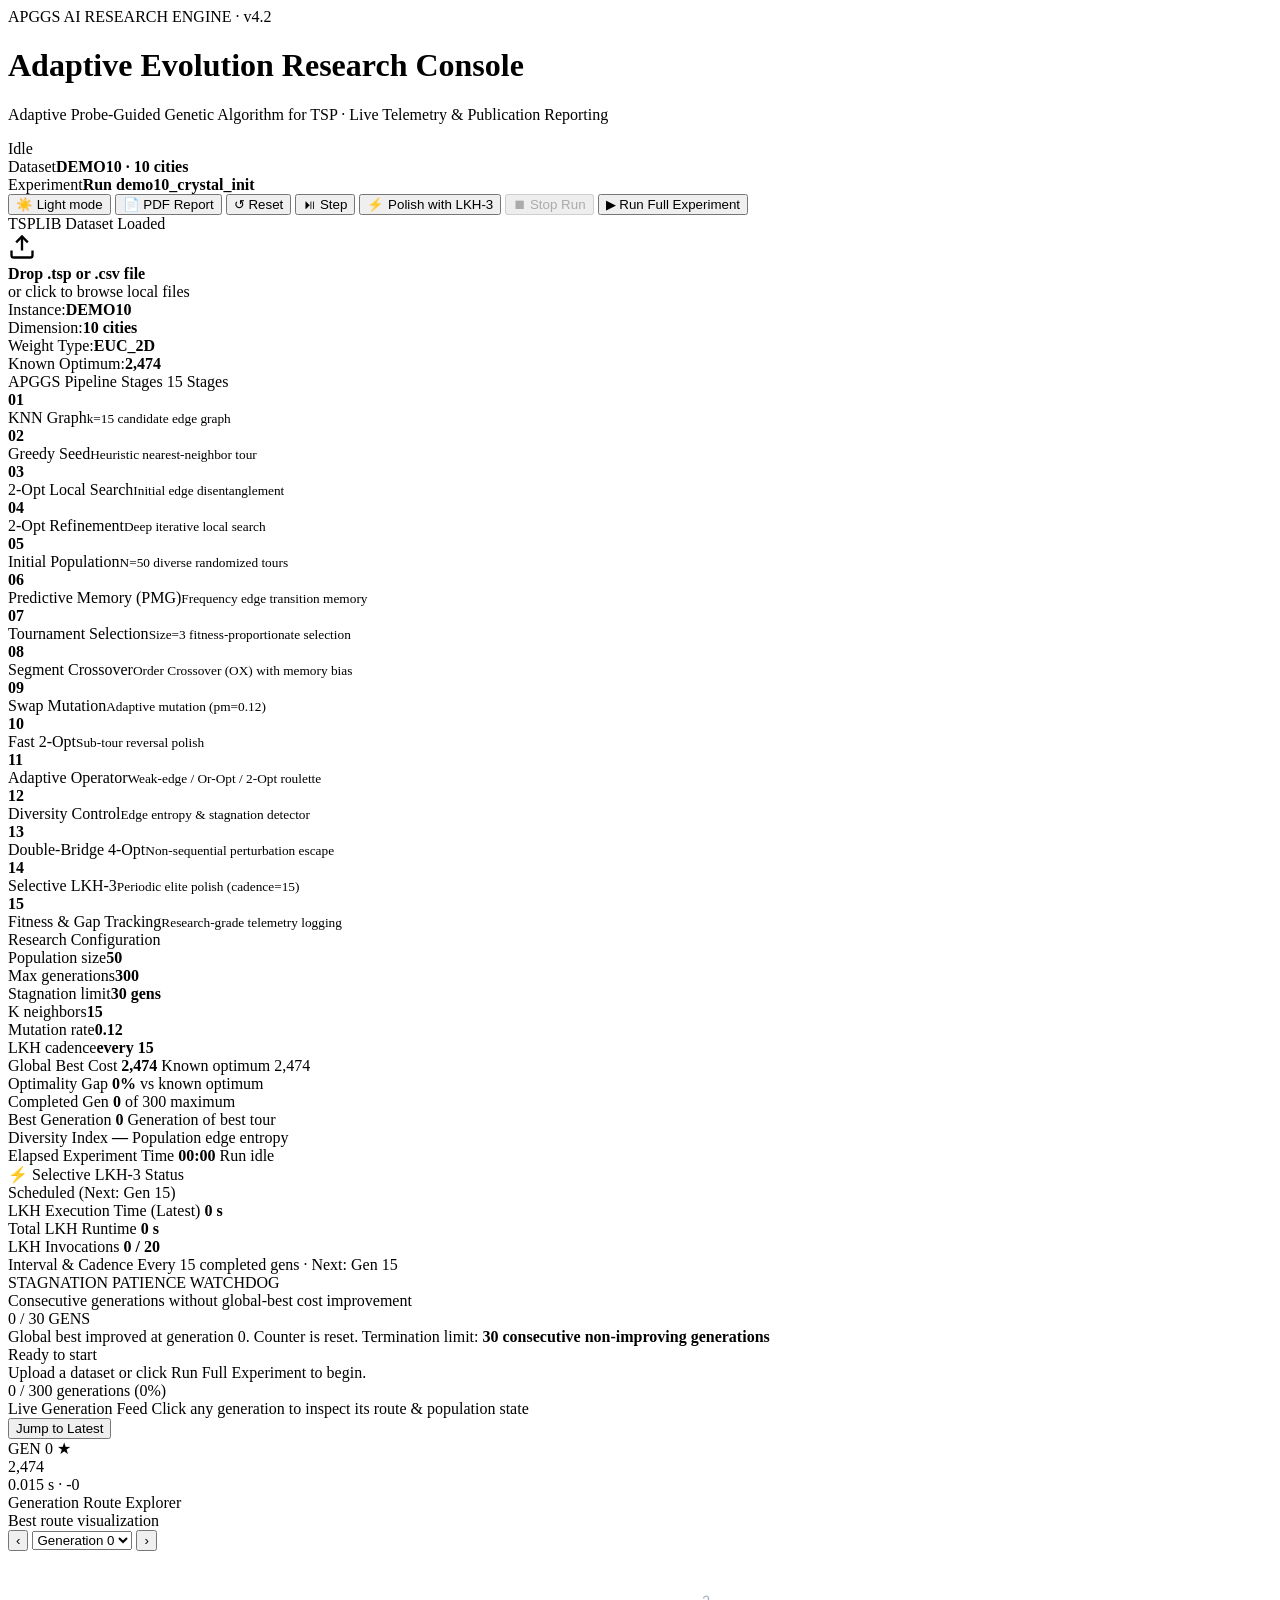
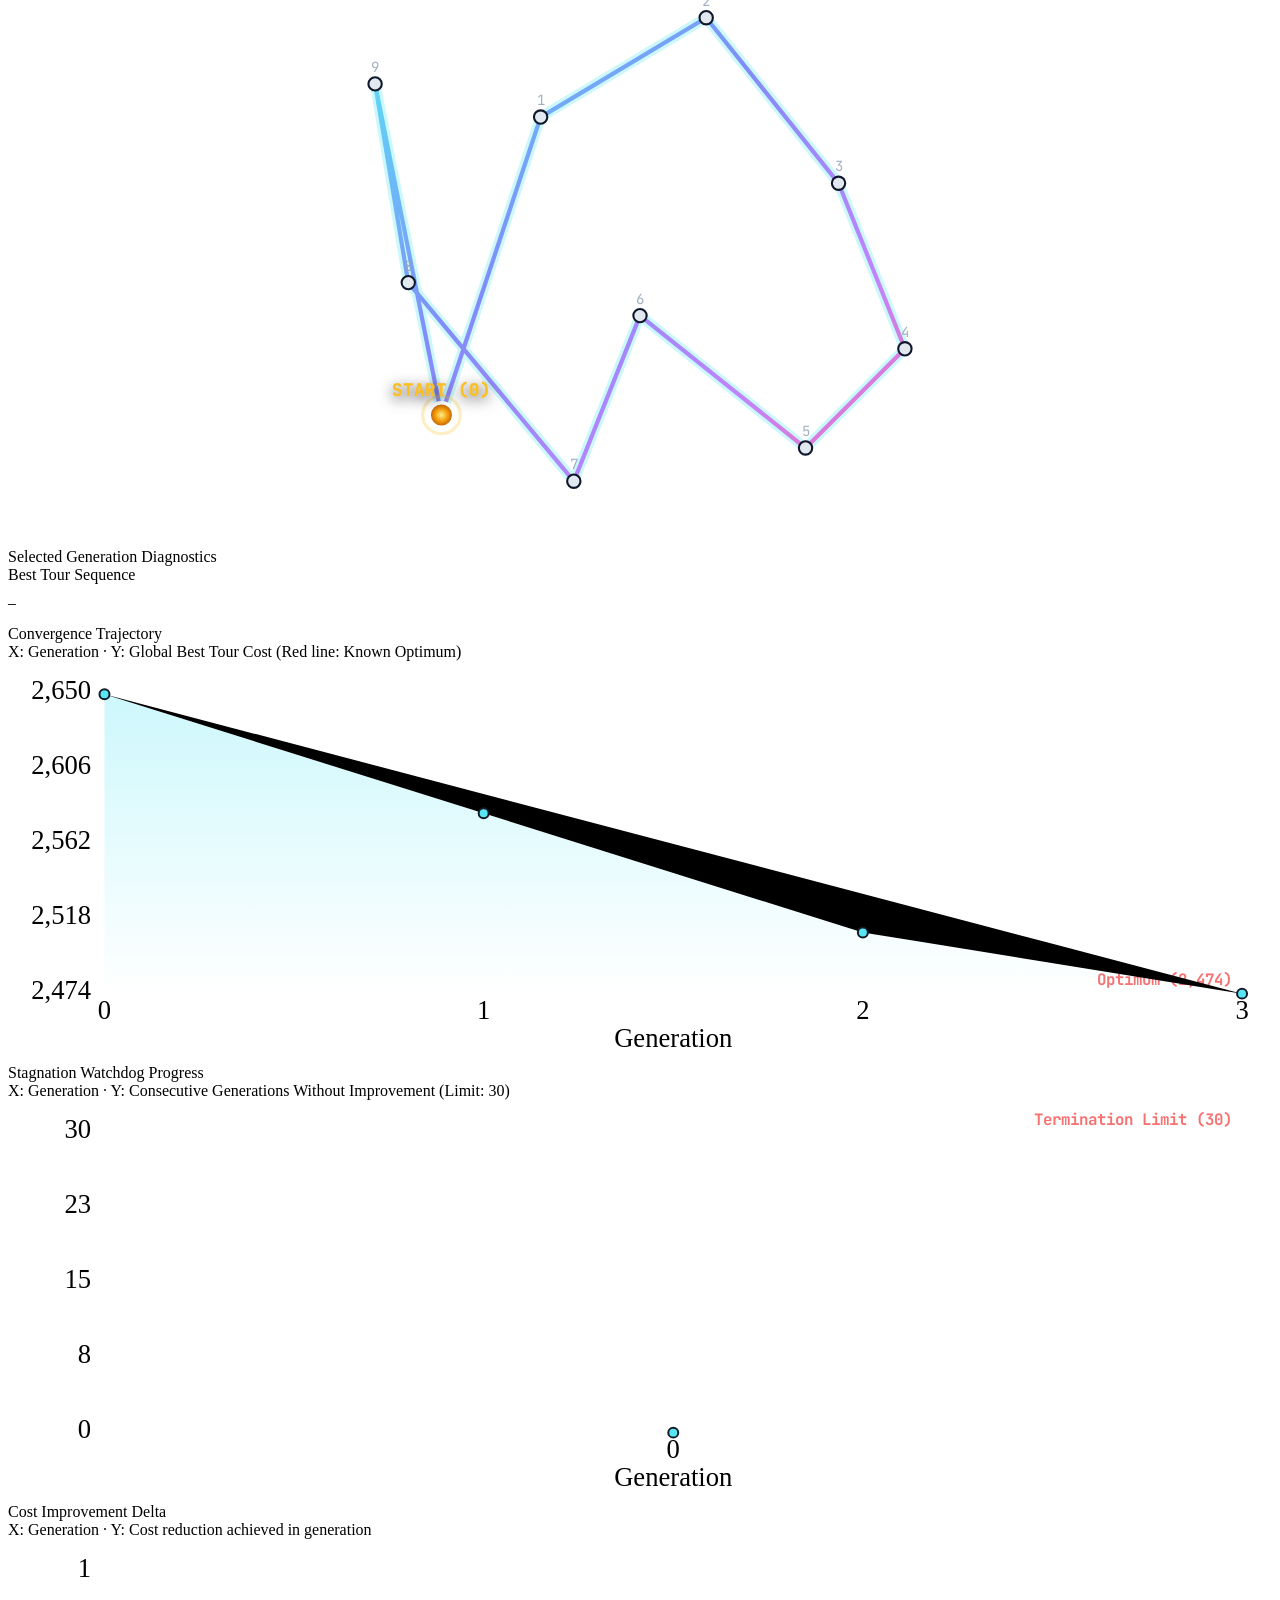
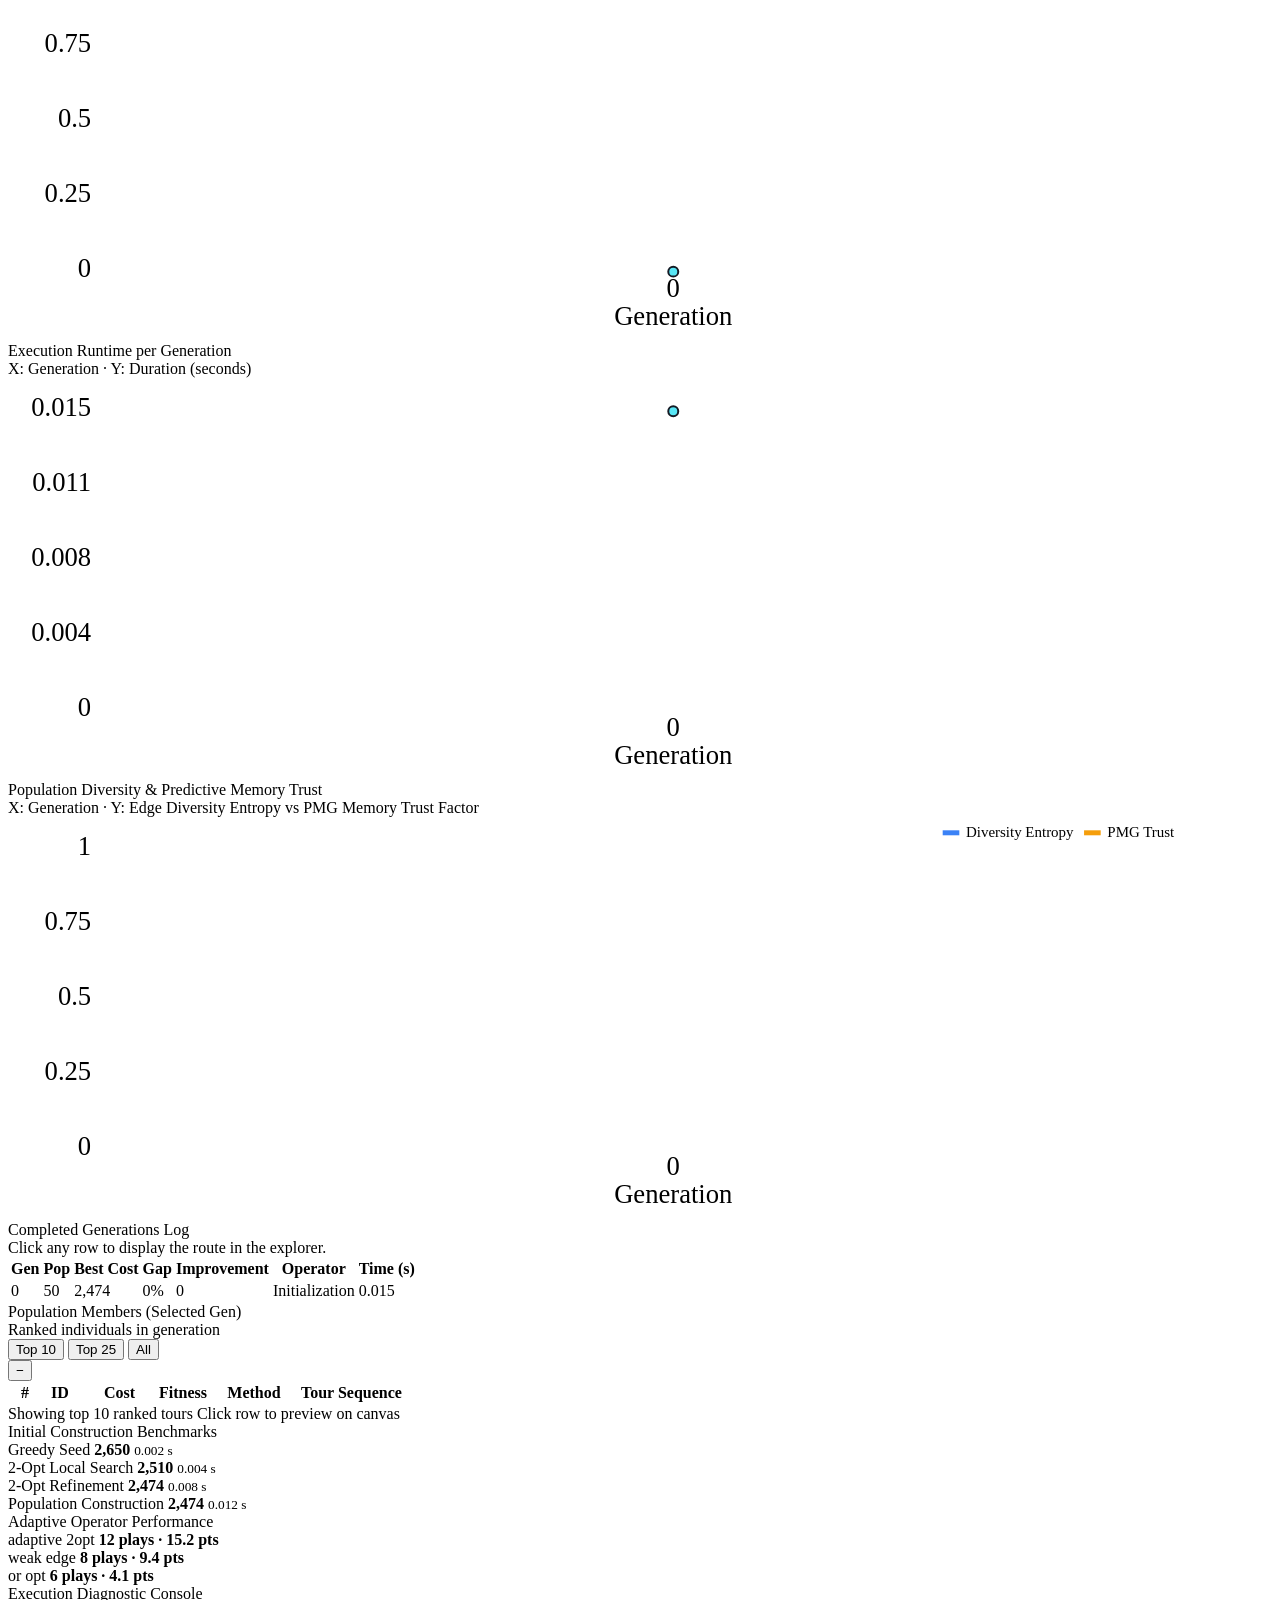
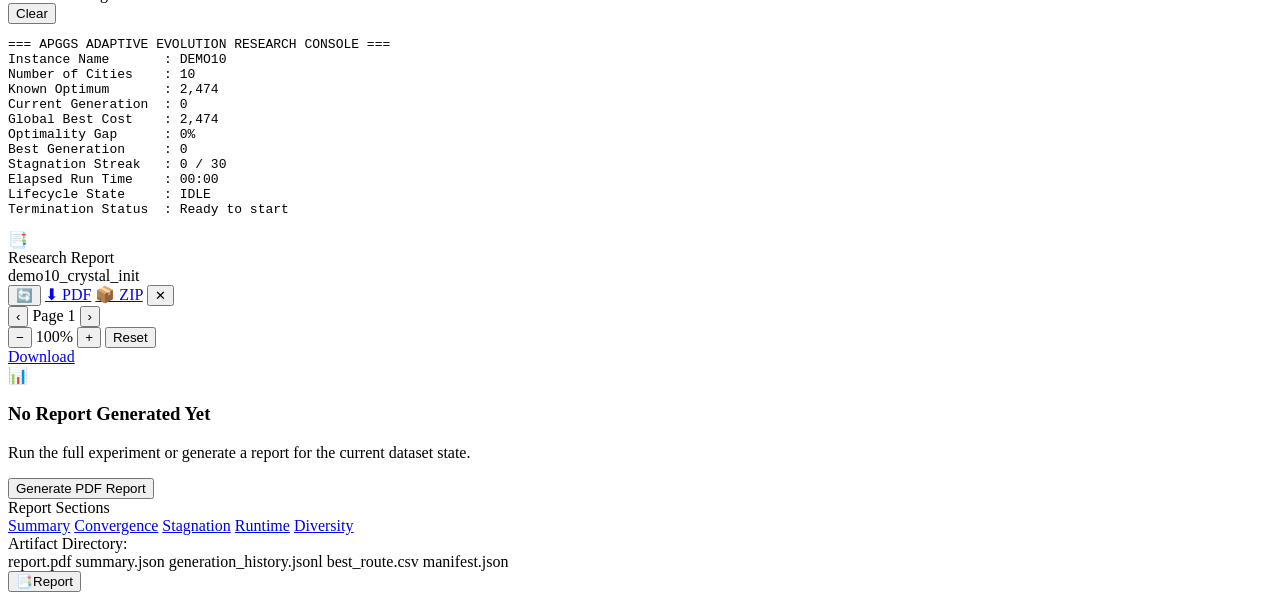
==== commit 1942850c: "Fix LKH generation scheduling interval to 15, monotonic execution timer, and backend-frontend teleme" ====
--- a/frontend/index.html
+++ b/frontend/index.html
@@ -171,9 +171,38 @@
           <span class="m-sub">Population edge entropy</span>
         </div>
         <div class="metric-card">
-          <span class="m-label">Elapsed Time</span>
+          <span class="m-label">Elapsed Experiment Time</span>
           <b class="m-val" id="mElapsed">00:00</b>
           <span class="m-sub" id="mEta">ETA: —</span>
+        </div>
+      </section>
+
+      <!-- Dedicated Selective LKH Execution & Telemetry Strip -->
+      <section class="glass-card lkh-telemetry-strip" id="lkhTelemetryCard">
+        <div class="lkh-strip-row">
+          <div class="lkh-strip-col">
+            <span class="lkh-col-label">⚡ Selective LKH-3 Status</span>
+            <div class="lkh-status-pill" id="lkhStatusPill">
+              <span class="lkh-status-dot" id="lkhDot"></span>
+              <span id="lkhStatusText">Scheduled (Next: Gen 15)</span>
+            </div>
+          </div>
+          <div class="lkh-strip-col">
+            <span class="lkh-col-label">LKH Execution Time (Latest)</span>
+            <b class="lkh-stat-val" id="lkhLastDur">0.000 s</b>
+          </div>
+          <div class="lkh-strip-col">
+            <span class="lkh-col-label">Total LKH Runtime</span>
+            <b class="lkh-stat-val" id="lkhTotalDur">0.000 s</b>
+          </div>
+          <div class="lkh-strip-col">
+            <span class="lkh-col-label">LKH Invocations</span>
+            <b class="lkh-stat-val" id="lkhCallsCount">0 / 20</b>
+          </div>
+          <div class="lkh-strip-col">
+            <span class="lkh-col-label">Interval & Cadence</span>
+            <span class="lkh-stat-sub" id="lkhScheduleText">Every 15 completed gens · Next: Gen 15</span>
+          </div>
         </div>
       </section>
 
